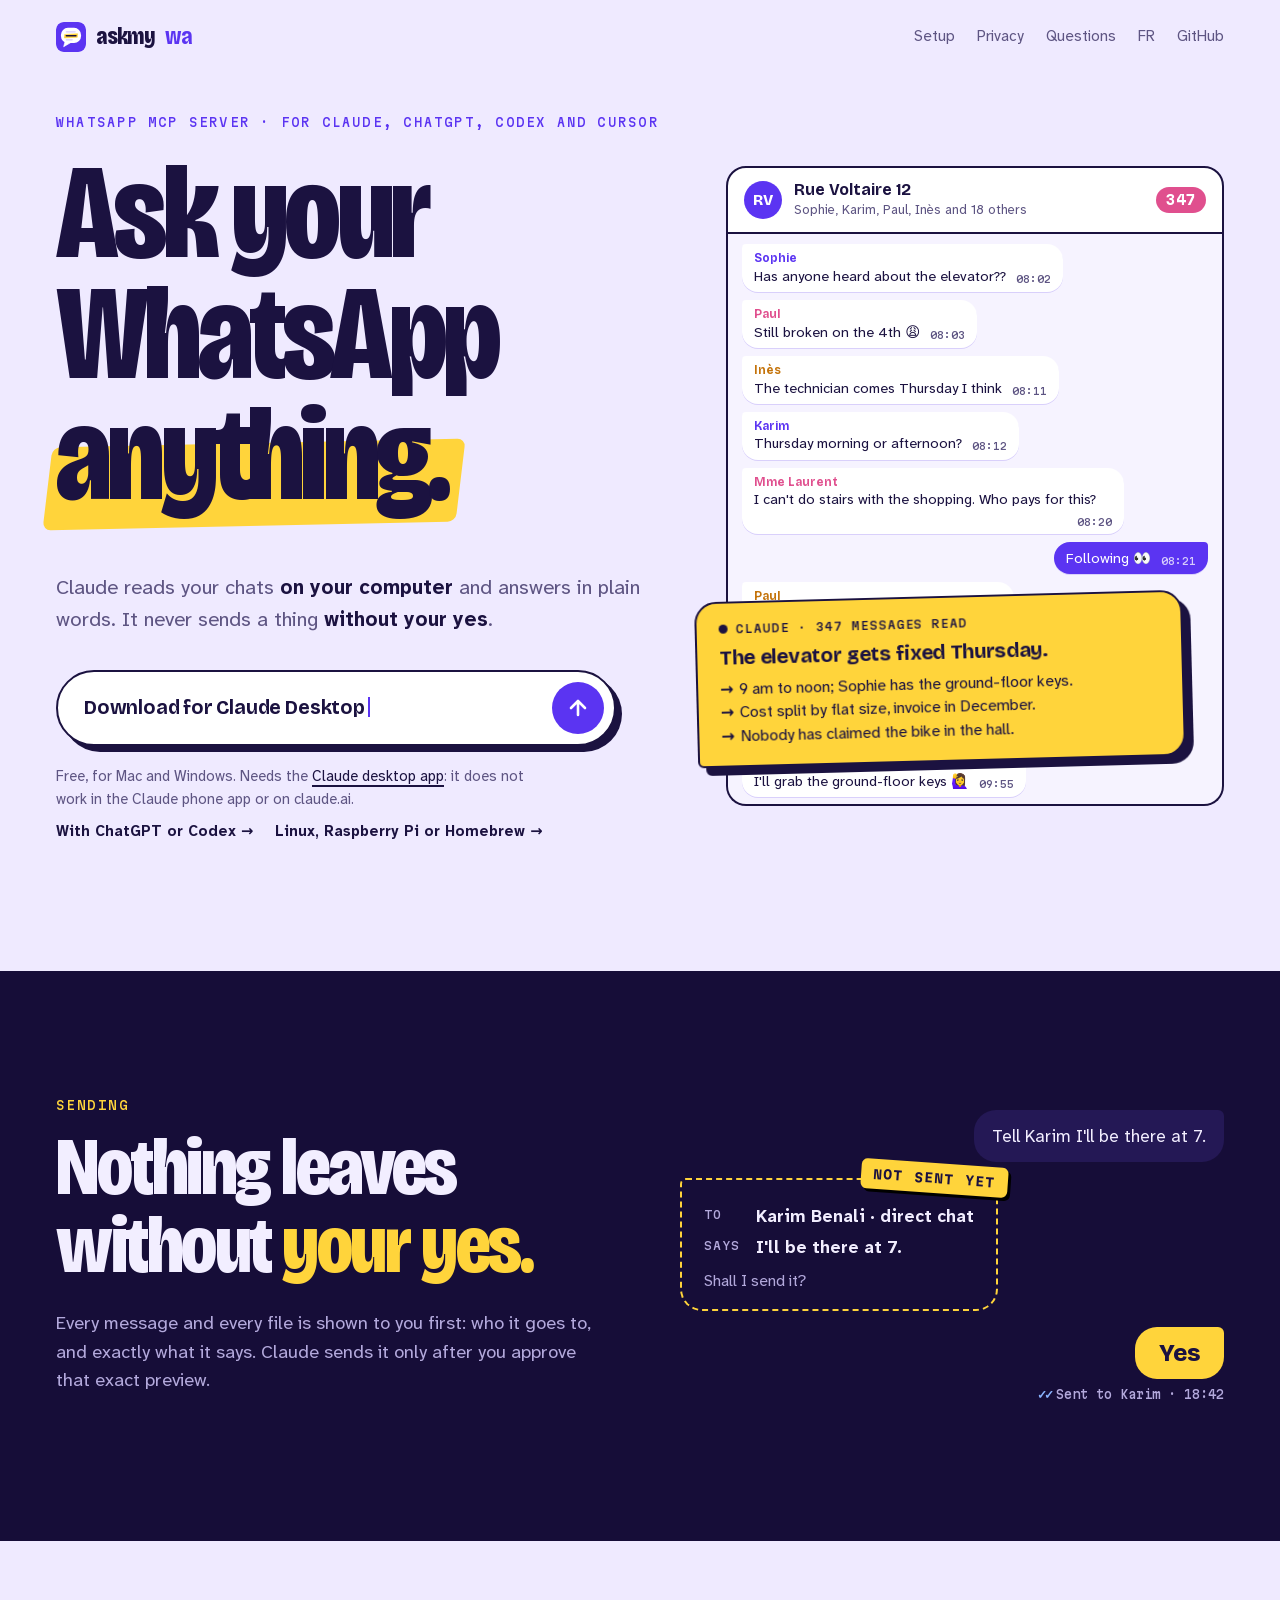
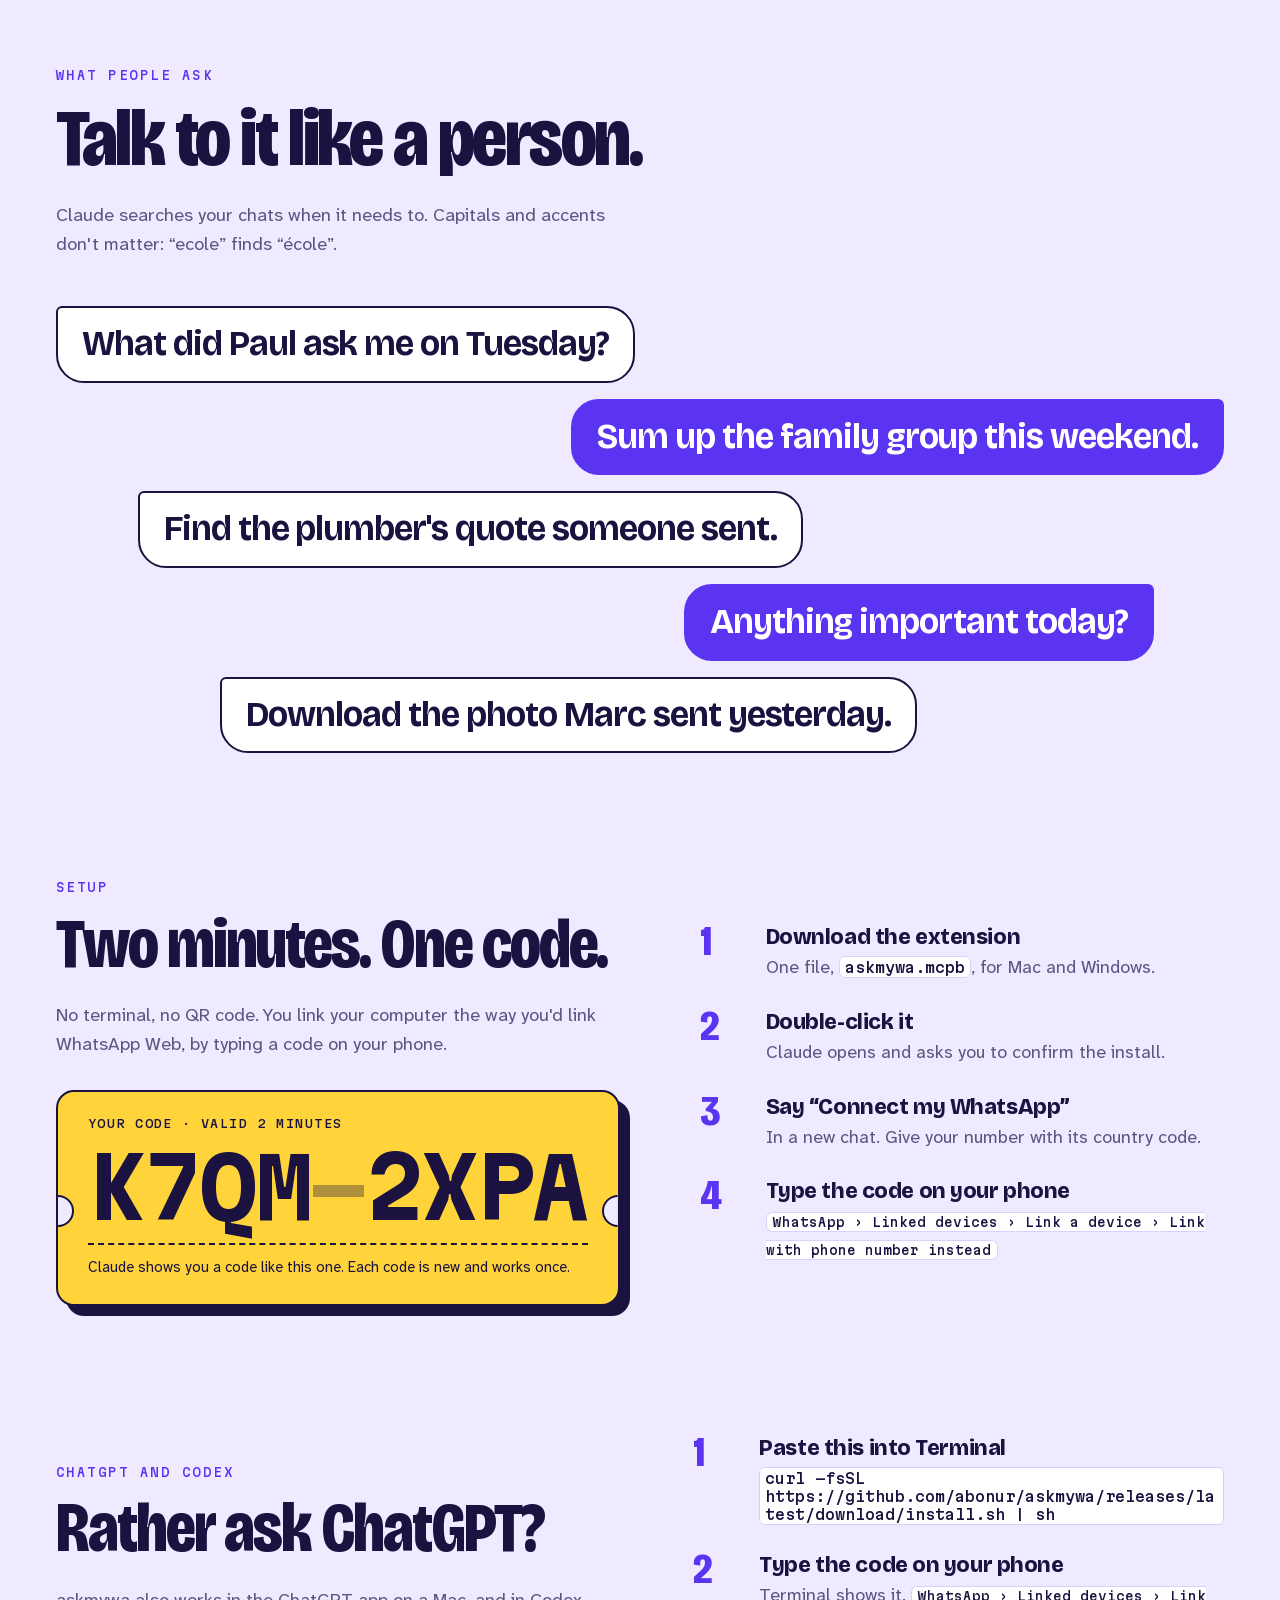
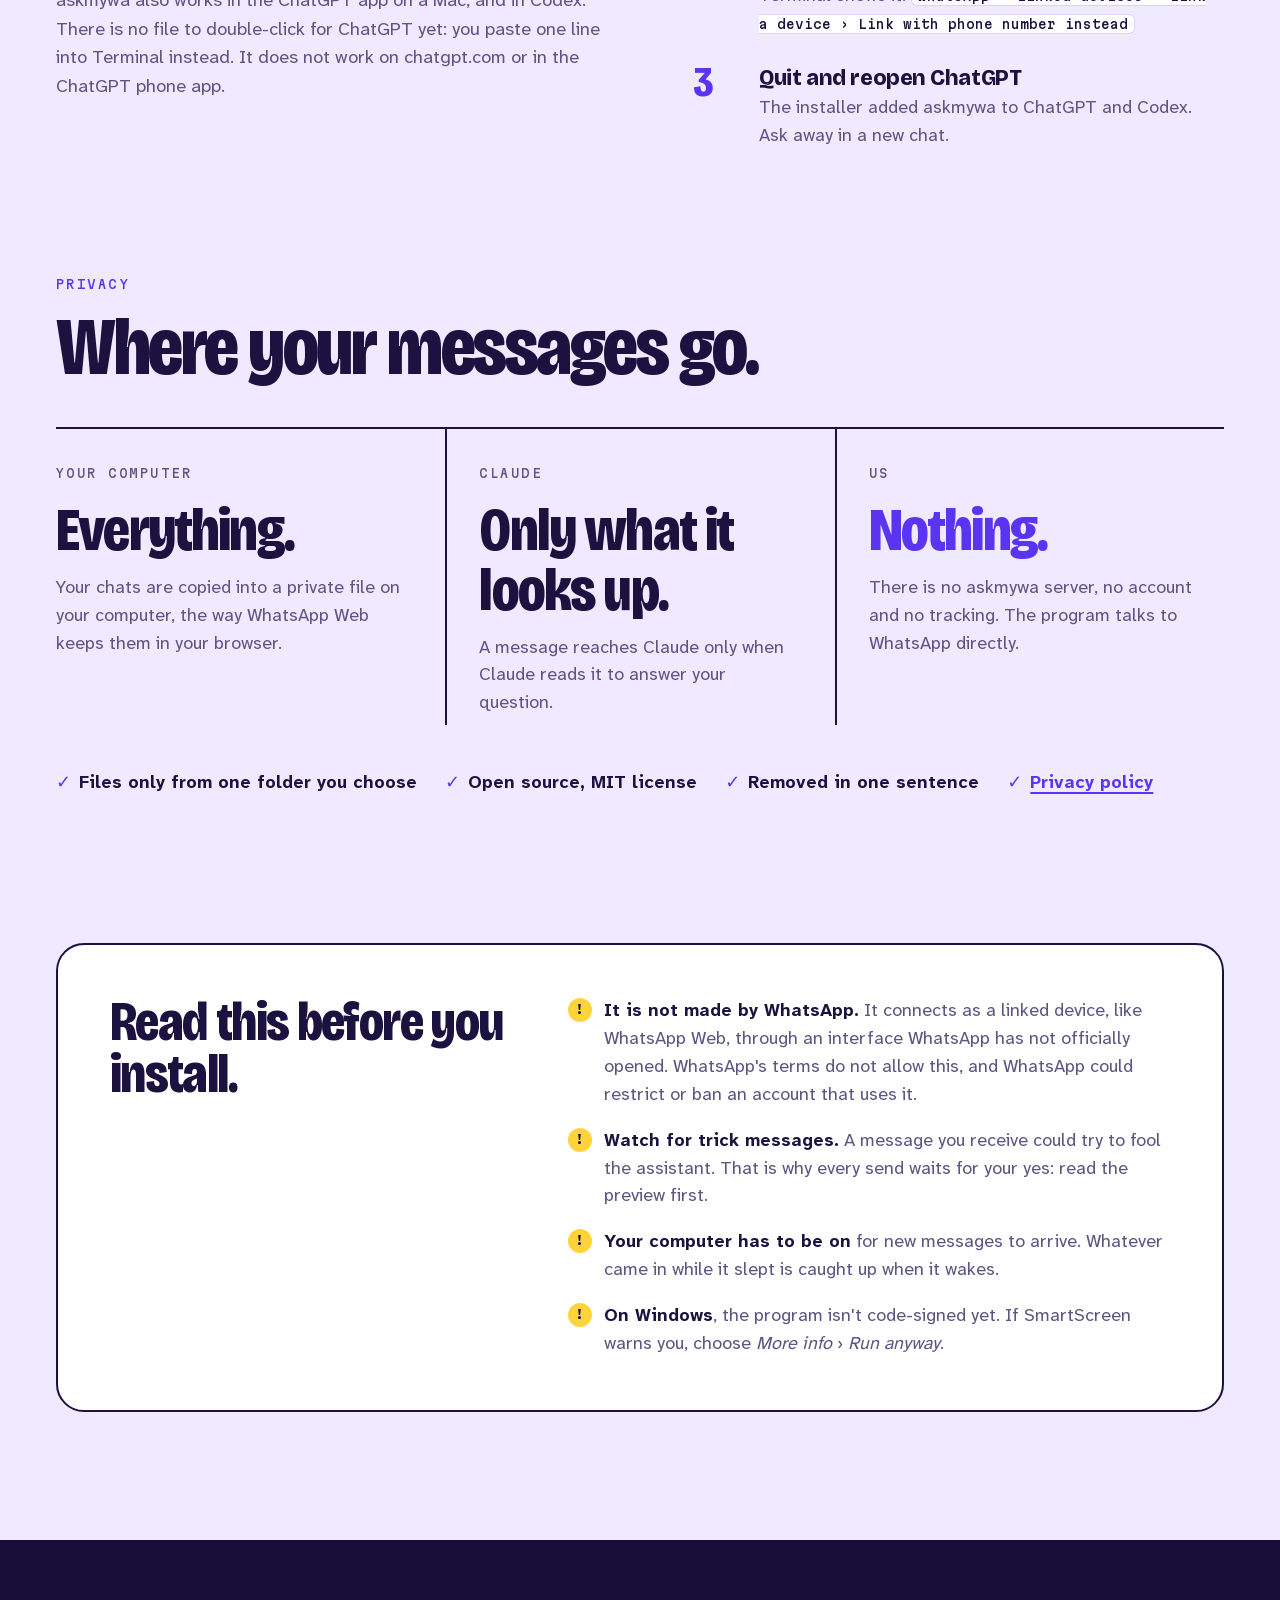
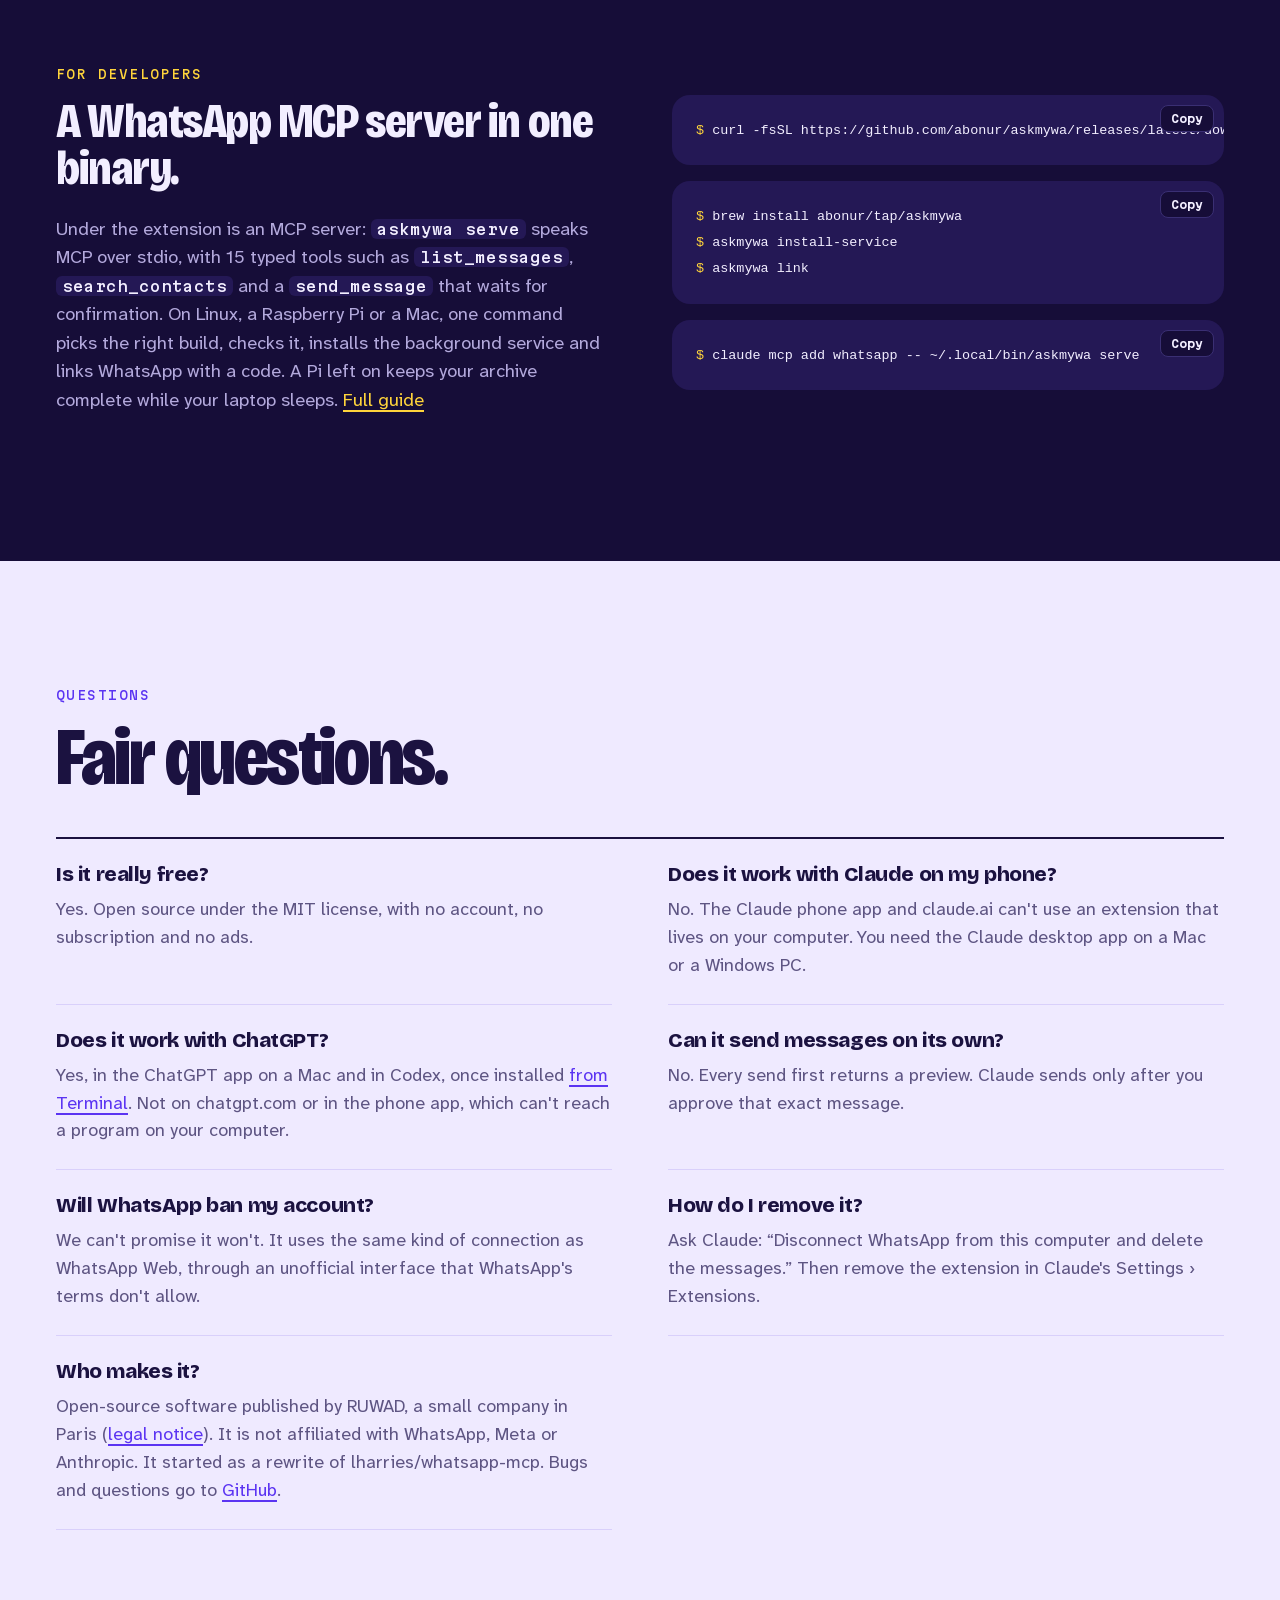
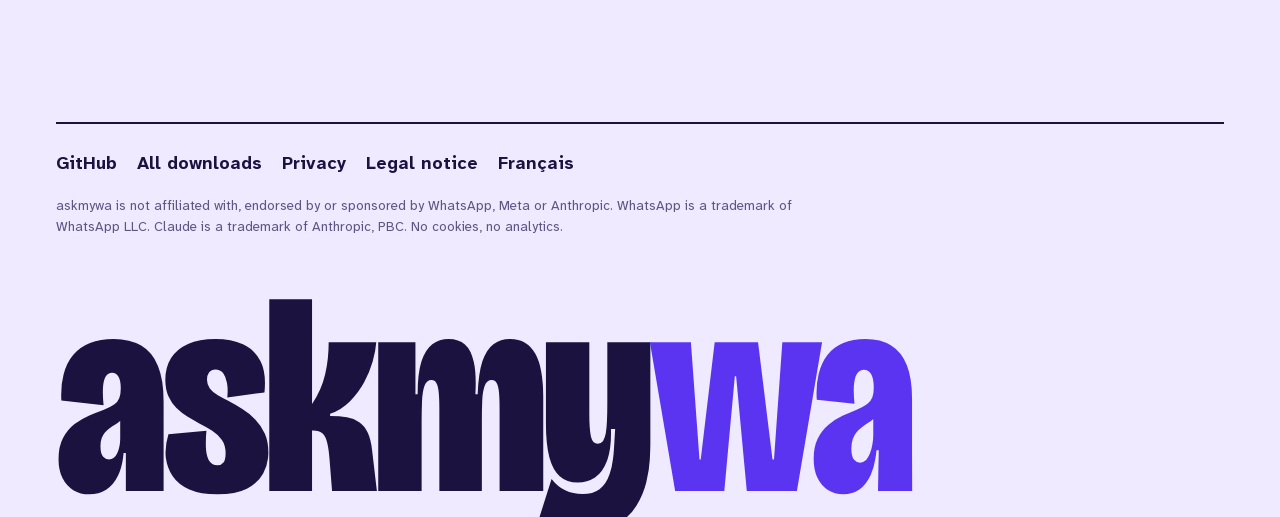
==== site/index.html @ 472affff "Site: legal notice in English and French (published by RUWAD), linked from the footers, privacy page" ====
<!doctype html>
<html lang="en">
<head>
<meta charset="utf-8">
<meta name="viewport" content="width=device-width, initial-scale=1">
<title>askmywa — WhatsApp MCP for Claude and ChatGPT: ask your WhatsApp anything</title>
<meta name="description" content="Free, open-source WhatsApp MCP server for Claude Desktop, ChatGPT and Codex. Your AI searches and sums up your WhatsApp chats on your computer, and sends nothing without your yes. Mac, Windows, Linux, Raspberry Pi.">
<link rel="canonical" href="https://askmywa.com/">
<link rel="alternate" hreflang="en" href="https://askmywa.com/">
<link rel="alternate" hreflang="fr" href="https://askmywa.com/fr/">
<link rel="alternate" hreflang="x-default" href="https://askmywa.com/">
<link rel="icon" href="assets/favicon.svg" type="image/svg+xml">
<link rel="icon" href="assets/icon-192.png" type="image/png" sizes="192x192">
<link rel="preload" href="assets/fonts/bricolage.woff2" as="font" type="font/woff2" crossorigin>
<link rel="stylesheet" href="assets/style.css">
<link rel="apple-touch-icon" href="assets/apple-touch-icon.png">
<meta name="theme-color" content="#efeaff" media="(prefers-color-scheme: light)">
<meta name="theme-color" content="#120a2e" media="(prefers-color-scheme: dark)">
<meta property="og:type" content="website">
<meta property="og:site_name" content="askmywa">
<meta property="og:url" content="https://askmywa.com/">
<meta property="og:title" content="askmywa — WhatsApp MCP for Claude and ChatGPT: ask your WhatsApp anything">
<meta property="og:description" content="Ask Claude to find, sum up and answer your WhatsApp messages. Your chats stay on your computer; nothing is sent without your yes.">
<meta property="og:image" content="https://askmywa.com/assets/og-en.png">
<meta property="og:image:width" content="1200">
<meta property="og:image:height" content="630">
<meta property="og:locale" content="en_US">
<meta property="og:locale:alternate" content="fr_FR">
<meta name="twitter:card" content="summary_large_image">
<script type="application/ld+json">{"@context": "https://schema.org", "@type": "SoftwareApplication", "name": "askmywa (whatsapp-mcp)", "alternateName": ["WhatsApp MCP", "whatsapp-mcp"], "url": "https://askmywa.com/", "inLanguage": "en", "description": "Free, open-source WhatsApp MCP server for Claude Desktop, ChatGPT and Codex. Your AI searches and sums up your WhatsApp chats on your computer, and sends nothing without your yes. Mac, Windows, Linux, Raspberry Pi.", "applicationCategory": "CommunicationApplication", "applicationSubCategory": "MCP server", "operatingSystem": "macOS, Windows, Linux, Raspberry Pi OS", "softwareRequirements": "Claude Desktop, the ChatGPT desktop app, Codex, or any MCP client", "offers": {"@type": "Offer", "price": "0", "priceCurrency": "EUR"}, "license": "https://opensource.org/licenses/MIT", "isAccessibleForFree": true, "codeRepository": "https://github.com/abonur/askmywa", "downloadUrl": "https://github.com/abonur/askmywa/releases/latest", "image": "https://askmywa.com/assets/og-en.png"}</script>
</head>
<body>
<a class="skip" href="#main">Skip to content</a>

<div class="wrap">
  <header class="bar">
    <a class="wordmark" href="./"><img src="assets/favicon.svg" alt="" width="30" height="30">askmy<b>wa</b></a>
    <nav class="links" aria-label="Main">
      <a class="lg" href="#setup">Setup</a>
      <a class="lg" href="#privacy">Privacy</a>
      <a class="lg" href="#questions">Questions</a>
      <a href="fr/" hreflang="fr" lang="fr">FR</a>
      <a href="https://github.com/abonur/askmywa">GitHub</a>
    </nav>
  </header>

  <main id="main">
  <div class="hero">
    <div>
      <p class="eyebrow-mcp rise">WhatsApp MCP server · for Claude, ChatGPT, Codex and Cursor</p>
      <h1><span class="rise">Ask your</span><br><span class="rise d1">WhatsApp</span><br><span class="rise d2 hl">anything.</span></h1>
      <p class="lede rise d3">Claude reads your chats <strong>on your computer</strong> and answers in plain words. It never sends a thing <strong>without your yes</strong>.</p>
      <div class="rise d4">
        <a class="composer" href="https://github.com/abonur/askmywa/releases/latest/download/askmywa.mcpb">
          <span class="txt">Download for Claude Desktop</span>
          <span class="send" aria-hidden="true"><svg viewBox="0 0 24 24" fill="none" stroke="currentColor" stroke-width="2.6" stroke-linecap="round" stroke-linejoin="round"><path d="M12 19V5M5 12l7-7 7 7"/></svg></span>
        </a>
        <p class="under">Free, for Mac and Windows. Needs the <a href="https://claude.ai/download">Claude desktop app</a>: it does not work in the Claude phone app or on claude.ai.<br>
        <a class="alt-install" href="#chatgpt">With ChatGPT or Codex →</a> <a class="alt-install" href="#terminal">Linux, Raspberry Pi or Homebrew →</a></p>
      </div>
    </div>

    <figure class="flood" aria-label="A busy group chat, and Claude's summary of it" style="margin:0">
      <div class="chat-head">
        <span class="avatar" aria-hidden="true">RV</span>
        <div><b>Rue Voltaire 12</b><span>Sophie, Karim, Paul, Inès and 18 others</span></div>
        <span class="unread">347</span>
      </div>
      <div class="stream" aria-hidden="true">
        <div class="reel">
          <div class="m"><i>Sophie</i>Has anyone heard about the elevator?? <small>08:02</small></div>
          <div class="m"><i>Paul</i>Still broken on the 4th 😩 <small>08:03</small></div>
          <div class="m"><i>Inès</i>The technician comes Thursday I think <small>08:11</small></div>
          <div class="m"><i>Karim</i>Thursday morning or afternoon? <small>08:12</small></div>
          <div class="m"><i>Mme Laurent</i>I can't do stairs with the shopping. Who pays for this? <small>08:20</small></div>
          <div class="m me">Following 👀 <small>08:21</small></div>
          <div class="m"><i>Paul</i>The syndic said split by flat size <small>08:34</small></div>
          <div class="m"><i>Inès</i>9 to noon, confirmed!! <small>09:47</small></div>
          <div class="m"><i>Thomas</i>Someone needs to let them into the basement <small>09:52</small></div>
          <div class="m"><i>Sophie</i>I'll grab the ground-floor keys 🙋‍♀️ <small>09:55</small></div>
          <div class="m"><i>Karim</i>👍👍 <small>09:56</small></div>
          <div class="m"><i>Mme Laurent</i>And the invoice? <small>10:30</small></div>
          <div class="m"><i>Paul</i>December apparently <small>10:41</small></div>
          <div class="m"><i>Lucas</i>also whose bike is in the hall 🚲 <small>11:02</small></div>
          <div class="m"><i>Sophie</i>Has anyone heard about the elevator?? <small>08:02</small></div>
          <div class="m"><i>Paul</i>Still broken on the 4th 😩 <small>08:03</small></div>
          <div class="m"><i>Inès</i>The technician comes Thursday I think <small>08:11</small></div>
          <div class="m"><i>Karim</i>Thursday morning or afternoon? <small>08:12</small></div>
          <div class="m"><i>Mme Laurent</i>I can't do stairs with the shopping. Who pays for this? <small>08:20</small></div>
          <div class="m me">Following 👀 <small>08:21</small></div>
          <div class="m"><i>Paul</i>The syndic said split by flat size <small>08:34</small></div>
          <div class="m"><i>Inès</i>9 to noon, confirmed!! <small>09:47</small></div>
          <div class="m"><i>Thomas</i>Someone needs to let them into the basement <small>09:52</small></div>
          <div class="m"><i>Sophie</i>I'll grab the ground-floor keys 🙋‍♀️ <small>09:55</small></div>
          <div class="m"><i>Karim</i>👍👍 <small>09:56</small></div>
          <div class="m"><i>Mme Laurent</i>And the invoice? <small>10:30</small></div>
          <div class="m"><i>Paul</i>December apparently <small>10:41</small></div>
          <div class="m"><i>Lucas</i>also whose bike is in the hall 🚲 <small>11:02</small></div>
        </div>
      </div>
      <figcaption class="answer">
        <span class="who">Claude · 347 messages read</span>
        <p>The elevator gets fixed Thursday.</p>
        <ul>
          <li>9 am to noon; Sophie has the ground-floor keys.</li>
          <li>Cost split by flat size, invoice in December.</li>
          <li>Nobody has claimed the bike in the hall.</li>
        </ul>
      </figcaption>
    </figure>
  </div>
  </main>
</div>

<section class="band night" aria-labelledby="yes-h">
  <div class="wrap yes">
    <div>
      <p class="kicker">Sending</p>
      <h2 id="yes-h">Nothing leaves without <em>your yes.</em></h2>
      <p class="lead2">Every message and every file is shown to you first: who it goes to, and exactly what it says. Claude sends it only after you approve that exact preview.</p>
    </div>
    <div class="thread" aria-label="Example: sending a message">
      <div class="b you">Tell Karim I'll be there at 7.</div>
      <div class="b claude">
        <span class="stamp">NOT SENT YET</span>
        <dl><dt>To</dt><dd>Karim Benali · direct chat</dd><dt>Says</dt><dd>I'll be there at 7.</dd></dl>
        <p class="ask-yes">Shall I send it?</p>
      </div>
      <div class="b ok">Yes</div>
      <div class="sent"><b>✓✓</b>Sent to Karim · 18:42</div>
    </div>
  </div>
</section>

<section class="band" aria-labelledby="asks-h">
  <div class="wrap">
    <p class="kicker">What people ask</p>
    <h2 id="asks-h">Talk to it like a person.</h2>
    <p class="lead2">Claude searches your chats when it needs to. Capitals and accents don't matter: “ecole” finds “école”.</p>
    <div class="asks">
      <p class="ask">What did Paul ask me on Tuesday?</p>
      <p class="ask">Sum up the family group this weekend.</p>
      <p class="ask">Find the plumber's quote someone sent.</p>
      <p class="ask">Anything important today?</p>
      <p class="ask">Download the photo Marc sent yesterday.</p>
    </div>
  </div>
</section>

<section class="band" id="setup" aria-labelledby="setup-h" style="padding-top:0">
  <div class="wrap setup">
    <div>
      <p class="kicker">Setup</p>
      <h2 id="setup-h">Two minutes. One code.</h2>
      <p class="lead2">No terminal, no QR code. You link your computer the way you'd link WhatsApp Web, by typing a code on your phone.</p>
      <div class="ticket" aria-label="Example pairing code">
        <div class="lbl">Your code · valid 2 minutes</div>
        <div class="code">K7QM<span>-</span>2XPA</div>
        <p class="fine">Claude shows you a code like this one. Each code is new and works once.</p>
      </div>
    </div>
    <ol class="steps">
      <li><div><h3>Download the extension</h3><p>One file, <code>askmywa.mcpb</code>, for Mac and Windows.</p></div></li>
      <li><div><h3>Double-click it</h3><p>Claude opens and asks you to confirm the install.</p></div></li>
      <li><div><h3>Say “Connect my WhatsApp”</h3><p>In a new chat. Give your number with its country code.</p></div></li>
      <li><div><h3>Type the code on your phone</h3><p><span class="path">WhatsApp › Linked devices › Link a device › Link with phone number instead</span></p></div></li>
    </ol>
  </div>
</section>

<section class="band" id="chatgpt" aria-labelledby="chatgpt-h" style="padding-top:0">
  <div class="wrap setup">
    <div>
      <p class="kicker">ChatGPT and Codex</p>
      <h2 id="chatgpt-h">Rather ask ChatGPT?</h2>
      <p class="lead2">askmywa also works in the ChatGPT app on a Mac, and in Codex. There is no file to double-click for ChatGPT yet: you paste one line into Terminal instead. It does not work on chatgpt.com or in the ChatGPT phone app.</p>
    </div>
    <ol class="steps">
      <li><div><h3>Paste this into Terminal</h3><p><code class="cmd">curl -fsSL https://github.com/abonur/askmywa/releases/latest/download/install.sh | sh</code></p></div></li>
      <li><div><h3>Type the code on your phone</h3><p>Terminal shows it. <span class="path">WhatsApp › Linked devices › Link a device › Link with phone number instead</span></p></div></li>
      <li><div><h3>Quit and reopen ChatGPT</h3><p>The installer added askmywa to ChatGPT and Codex. Ask away in a new chat.</p></div></li>
    </ol>
  </div>
</section>

<section class="band" id="privacy" aria-labelledby="privacy-h" style="padding-top:0">
  <div class="wrap">
    <p class="kicker">Privacy</p>
    <h2 id="privacy-h">Where your messages go.</h2>
    <div class="where">
      <div><span class="place">Your computer</span><p class="what">Everything.</p><p>Your chats are copied into a private file on your computer, the way WhatsApp Web keeps them in your browser.</p></div>
      <div><span class="place">Claude</span><p class="what">Only what it looks up.</p><p>A message reaches Claude only when Claude reads it to answer your question.</p></div>
      <div><span class="place">Us</span><p class="what">Nothing.</p><p>There is no askmywa server, no account and no tracking. The program talks to WhatsApp directly.</p></div>
    </div>
    <p class="guarantees"><span>Files only from one folder you choose</span><span>Open source, MIT license</span><span>Removed in one sentence</span><span><a href="privacy/">Privacy policy</a></span></p>
  </div>
</section>

<section class="band" aria-labelledby="honest-h" style="padding-top:0">
  <div class="wrap">
    <div class="honest">
      <h2 id="honest-h">Read this before you install.</h2>
      <ul>
        <li><b>It is not made by WhatsApp.</b> It connects as a linked device, like WhatsApp Web, through an interface WhatsApp has not officially opened. WhatsApp's terms do not allow this, and WhatsApp could restrict or ban an account that uses it.</li>
        <li><b>Watch for trick messages.</b> A message you receive could try to fool the assistant. That is why every send waits for your yes: read the preview first.</li>
        <li><b>Your computer has to be on</b> for new messages to arrive. Whatever came in while it slept is caught up when it wakes.</li>
        <li><b>On Windows</b>, the program isn't code-signed yet. If SmartScreen warns you, choose <i>More info</i> › <i>Run anyway</i>.</li>
      </ul>
    </div>
  </div>
</section>

<section class="band night" id="terminal" aria-labelledby="terminal-h">
  <div class="wrap term-band">
    <div>
      <p class="kicker">For developers</p>
      <h2 id="terminal-h">A WhatsApp MCP server in one binary.</h2>
      <p class="lead2">Under the extension is an MCP server: <code>askmywa serve</code> speaks MCP over stdio, with 15 typed tools such as <code>list_messages</code>, <code>search_contacts</code> and a <code>send_message</code> that waits for confirmation. On Linux, a Raspberry Pi or a Mac, one command picks the right build, checks it, installs the background service and links WhatsApp with a code. A Pi left on keeps your archive complete while your laptop sleeps. <a href="https://github.com/abonur/askmywa#install-without-the-extension-mac-windows-linux">Full guide</a></p>
    </div>
    <div>
      <pre class="term"><code><span class="p">$ </span>curl -fsSL https://github.com/abonur/askmywa/releases/latest/download/install.sh | sh</code></pre>
      <pre class="term"><code><span class="p">$ </span>brew install abonur/tap/askmywa
<span class="p">$ </span>askmywa install-service
<span class="p">$ </span>askmywa link</code></pre>
      <pre class="term"><code><span class="p">$ </span>claude mcp add whatsapp -- ~/.local/bin/askmywa serve</code></pre>
    </div>
  </div>
</section>

<section class="band" id="questions" aria-labelledby="q-h">
  <div class="wrap">
    <p class="kicker">Questions</p>
    <h2 id="q-h">Fair questions.</h2>
    <div class="qa">
      <div><h3>Is it really free?</h3><p>Yes. Open source under the MIT license, with no account, no subscription and no ads.</p></div>
      <div><h3>Does it work with Claude on my phone?</h3><p>No. The Claude phone app and claude.ai can't use an extension that lives on your computer. You need the Claude desktop app on a Mac or a Windows PC.</p></div>
      <div><h3>Does it work with ChatGPT?</h3><p>Yes, in the ChatGPT app on a Mac and in Codex, once installed <a href="#chatgpt">from Terminal</a>. Not on chatgpt.com or in the phone app, which can't reach a program on your computer.</p></div>
      <div><h3>Can it send messages on its own?</h3><p>No. Every send first returns a preview. Claude sends only after you approve that exact message.</p></div>
      <div><h3>Will WhatsApp ban my account?</h3><p>We can't promise it won't. It uses the same kind of connection as WhatsApp Web, through an unofficial interface that WhatsApp's terms don't allow.</p></div>
      <div><h3>How do I remove it?</h3><p>Ask Claude: “Disconnect WhatsApp from this computer and delete the messages.” Then remove the extension in Claude's Settings › Extensions.</p></div>
      <div><h3>Who makes it?</h3><p>Open-source software published by RUWAD, a small company in Paris (<a href="legal/">legal notice</a>). It is not affiliated with WhatsApp, Meta or Anthropic. It started as a rewrite of lharries/whatsapp-mcp. Bugs and questions go to <a href="https://github.com/abonur/askmywa/issues">GitHub</a>.</p></div>
    </div>
  </div>
</section>

<footer>
  <div class="wrap">
    <div class="foot">
      <nav aria-label="Footer">
        <a href="https://github.com/abonur/askmywa">GitHub</a>
        <a href="https://github.com/abonur/askmywa/releases">All downloads</a>
        <a href="privacy/">Privacy</a>
        <a href="legal/">Legal notice</a>
        <a href="fr/" hreflang="fr" lang="fr">Français</a>
      </nav>
      <p class="legal">askmywa is not affiliated with, endorsed by or sponsored by WhatsApp, Meta or Anthropic. WhatsApp is a trademark of WhatsApp LLC. Claude is a trademark of Anthropic, PBC. No cookies, no analytics.</p>
    </div>
    <p class="big-mark" aria-hidden="true">askmy<b>wa</b></p>
  </div>
</footer>
<script src="assets/site.js" defer></script>
</body>
</html>
---- site/assets/style.css ----
/* askmywa — violet ink, signal yellow, chat bubbles as layout.
   Fonts are served from this site (SIL Open Font License); no third-party requests. */
@font-face { font-family: "Bricolage"; src: url(fonts/bricolage.woff2) format("woff2"); font-weight: 200 800; font-stretch: 75% 100%; font-display: swap; }
@font-face { font-family: "Atkinson"; src: url(fonts/atkinson.woff2) format("woff2"); font-weight: 200 800; font-display: swap; }
@font-face { font-family: "Martian"; src: url(fonts/martian.woff2) format("woff2"); font-weight: 100 800; font-display: swap; }

:root {
  color-scheme: light;
  --canvas: #efeaff;
  --ink: #1b1240;
  --muted: #5e5583;
  --violet: #5b34f2;
  --violet-ink: #ffffff;
  --yellow: #ffd43b;
  --yellow-ink: #1b1240;
  --bubble: #ffffff;
  --line: #d9d0fb;
  --night: #160d38;
  --night-2: #241855;
  --night-text: #f2eeff;
  --night-muted: #b3a9dc;
  --pink: #e04f8e;
  --display: "Bricolage", ui-sans-serif, system-ui, sans-serif;
  --body: "Atkinson", ui-sans-serif, system-ui, sans-serif;
  --mono: "Martian", ui-monospace, Menlo, monospace;
  --max: 1240px;
}
@media (prefers-color-scheme: dark) {
  :root:not([data-theme="light"]) {
    color-scheme: dark;
    --canvas: #120a2e;
    --ink: #f2eeff;
    --muted: #b3a9dc;
    --violet: #9d86ff;
    --violet-ink: #120a2e;
    --bubble: #221852;
    --line: #34296b;
    --night: #0a051c;
    --night-2: #1d1446;
  }
}
:root[data-theme="dark"] {
  color-scheme: dark;
  --canvas: #120a2e;
  --ink: #f2eeff;
  --muted: #b3a9dc;
  --violet: #9d86ff;
  --violet-ink: #120a2e;
  --bubble: #221852;
  --line: #34296b;
  --night: #0a051c;
  --night-2: #1d1446;
}

* { box-sizing: border-box; }
html { -webkit-text-size-adjust: 100%; }
body { margin: 0; background: var(--canvas); color: var(--ink); font: 18px/1.55 var(--body); overflow-x: hidden; }
a { color: inherit; text-decoration-thickness: 2px; text-underline-offset: 4px; }
:focus-visible { outline: 3px solid var(--violet); outline-offset: 4px; border-radius: 8px; }
p { margin: 0 0 1em; }
.wrap { max-width: var(--max); margin: 0 auto; padding: 0 16px; }
@media (min-width: 760px) { .wrap { padding: 0 36px; } }
.skip { position: absolute; left: -9999px; }
.skip:focus { left: 16px; top: 12px; z-index: 20; background: var(--yellow); color: var(--yellow-ink); padding: 8px 14px; border-radius: 10px; }

/* ——— Top bar ——— */
.bar { display: flex; align-items: center; justify-content: space-between; gap: 16px; padding: 22px 0; }
.wordmark { font: 800 1.45rem/1 var(--display); font-stretch: 80%; letter-spacing: -0.04em; text-decoration: none; }
.wordmark b { color: var(--violet); }
.links { display: flex; gap: 22px; align-items: center; font-size: 0.95rem; }
.links a { text-decoration: none; color: var(--muted); }
.links a:hover { color: var(--ink); }
.links .lg { display: none; }
@media (min-width: 760px) { .links .lg { display: inline; } }

/* ——— Hero ——— */
.hero { display: grid; gap: 40px; padding: 28px 0 72px; }
@media (min-width: 1000px) { .hero { grid-template-columns: minmax(0, 1.25fr) minmax(0, 1fr); gap: 48px; align-items: center; padding: 40px 0 112px; } }
h1 {
  font-family: var(--display);
  font-weight: 800;
  font-stretch: 78%;
  font-size: clamp(3.4rem, 10.5vw, 8.6rem);
  line-height: 0.9;
  letter-spacing: -0.035em;
  margin: 0 0 0.42em;
}
h1 .hl { position: relative; white-space: nowrap; z-index: 0; }
h1 .hl::before { content: ""; position: absolute; left: -0.06em; right: -0.08em; bottom: 0.04em; height: 0.42em; background: var(--yellow); z-index: -1; transform: skewX(-8deg) rotate(-1.2deg); border-radius: 0.06em; }
.lede { font-size: clamp(1.1rem, 1.6vw, 1.32rem); max-width: 30em; color: var(--muted); margin-bottom: 34px; }
.lede strong { color: var(--ink); }

/* The download button is a message composer. */
.composer {
  display: flex; align-items: center; gap: 14px;
  max-width: 560px; padding: 10px 10px 10px 26px;
  background: var(--bubble); border: 2px solid var(--ink); border-radius: 999px;
  text-decoration: none; color: var(--ink);
  font: 700 clamp(1.02rem, 1.7vw, 1.22rem)/1.2 var(--display); letter-spacing: -0.01em;
  box-shadow: 6px 6px 0 var(--ink);
  transition: transform 0.15s ease, box-shadow 0.15s ease;
}
.composer:hover { transform: translate(-2px, -2px); box-shadow: 8px 8px 0 var(--ink); }
.composer:active { transform: translate(3px, 3px); box-shadow: 3px 3px 0 var(--ink); }
.composer .txt { flex: 1; }
.composer .txt::after { content: ""; display: inline-block; width: 2px; height: 1.05em; background: var(--violet); margin-left: 3px; vertical-align: -0.15em; animation: caret 1.1s steps(1) infinite; }
.composer .send { flex: none; width: 52px; height: 52px; border-radius: 50%; background: var(--violet); color: var(--violet-ink); display: grid; place-items: center; }
.composer .send svg { width: 24px; height: 24px; }
@keyframes caret { 50% { opacity: 0; } }
.under { margin-top: 20px; font-size: 0.92rem; color: var(--muted); max-width: 34em; }
.under a { color: var(--ink); }
.alt-install { display: inline-block; margin-top: 10px; font-weight: 700; color: var(--violet); text-decoration: none; }
.alt-install:hover { text-decoration: underline; }
.alt-install:not(:last-child) { margin-right: 18px; }
.steps code.cmd { display: block; margin-top: 6px; overflow-wrap: anywhere; user-select: all; }

/* ——— The flood: a group chat that never stops, and Claude's three lines ——— */
.flood { position: relative; height: 480px; }
@media (min-width: 1000px) { .flood { height: 640px; } }
.chat-head { position: absolute; top: 0; left: 0; right: 0; z-index: 3; display: flex; align-items: center; gap: 12px; padding: 12px 16px; background: var(--bubble); border: 2px solid var(--ink); border-radius: 20px 20px 0 0; }
.avatar { width: 38px; height: 38px; border-radius: 50%; background: var(--violet); color: var(--violet-ink); display: grid; place-items: center; font: 800 0.95rem var(--display); }
.chat-head b { display: block; font: 700 1rem/1.2 var(--display); }
.chat-head div span { font-size: 0.82rem; color: var(--muted); display: block; white-space: nowrap; overflow: hidden; text-overflow: ellipsis; }
.chat-head > div { min-width: 0; }
.unread { margin-left: auto; background: var(--pink); color: #fff; font: 700 0.85rem/1 var(--mono); padding: 6px 10px; border-radius: 999px; }
.stream {
  position: absolute; top: 64px; left: 0; right: 0; bottom: 0; overflow: hidden;
  border: 2px solid var(--ink); border-top: 0; border-radius: 0 0 20px 20px;
  background: color-mix(in srgb, var(--canvas) 55%, var(--bubble));
}
.reel { display: flex; flex-direction: column; gap: 8px; padding: 14px; animation: drift 38s linear infinite; }
@keyframes drift { to { transform: translateY(-50%); } }
.m { align-self: flex-start; max-width: 82%; background: var(--bubble); border-radius: 4px 16px 16px 16px; padding: 7px 12px 6px; font-size: 0.9rem; line-height: 1.35; box-shadow: 0 1px 0 var(--line); }
.m i { display: block; font-style: normal; font: 700 0.74rem/1.3 var(--display); color: var(--violet); }
.m:nth-child(3n+2) i { color: var(--pink); }
.m:nth-child(4n+3) i { color: #c4730a; }
.m small { float: right; margin: 6px 0 0 10px; font: 500 0.62rem var(--mono); color: var(--muted); }
.m.me { align-self: flex-end; background: var(--violet); color: var(--violet-ink); border-radius: 16px 4px 16px 16px; }
.m.me small { color: inherit; opacity: 0.75; }

.answer {
  position: absolute; z-index: 4; left: -6%; right: 8%; bottom: 7%;
  background: var(--yellow); color: var(--yellow-ink);
  border: 2px solid var(--ink); border-radius: 22px 22px 22px 6px;
  padding: 20px 22px 18px; box-shadow: 8px 8px 0 var(--ink);
  transform: rotate(-1.5deg);
}
@media (max-width: 999px) { .answer { left: 4%; right: 4%; } }
.answer .who { display: flex; align-items: center; gap: 8px; font: 500 0.72rem/1 var(--mono); text-transform: uppercase; letter-spacing: 0.08em; margin-bottom: 10px; }
.answer .who::before { content: ""; width: 9px; height: 9px; border-radius: 50%; background: var(--yellow-ink); }
.answer p { font: 700 clamp(1.08rem, 1.8vw, 1.28rem)/1.3 var(--display); letter-spacing: -0.015em; margin: 0 0 6px; }
.answer ul { margin: 0; padding: 0; list-style: none; font-size: 1rem; line-height: 1.45; }
.answer li { padding-left: 1.2em; position: relative; }
.answer li::before { content: "→"; position: absolute; left: 0; font-weight: 700; }

@media (prefers-reduced-motion: no-preference) {
  /* Motion never hides content: only position changes, so a page caught mid-animation is still readable. */
  .rise { display: inline-block; animation: rise 0.9s cubic-bezier(.2,.7,.2,1) both; }
  .rise.d1 { animation-delay: 0.06s; } .rise.d2 { animation-delay: 0.12s; } .rise.d3, .rise.d4 { display: block; animation-delay: 0.18s; }
  @keyframes rise { from { transform: translateY(0.35em); } to { transform: none; } }
  .answer { animation: pop 0.6s cubic-bezier(.2,1.4,.4,1) 0.9s both; }
  @keyframes pop { from { transform: rotate(-1.5deg) translateY(24px) scale(0.94); } to { transform: rotate(-1.5deg); } }
}
@media (prefers-reduced-motion: reduce) {
  .reel, .composer .txt::after { animation: none; }
}

/* ——— Shared section type ——— */
.kicker { font: 500 0.78rem/1 var(--mono); text-transform: uppercase; letter-spacing: 0.12em; color: var(--violet); margin: 0 0 18px; }
h2 { font: 800 clamp(2.4rem, 6.4vw, 5.2rem)/0.95 var(--display); font-stretch: 80%; letter-spacing: -0.03em; margin: 0 0 24px; }
.band { padding: 88px 0; }
@media (min-width: 1000px) { .band { padding: 128px 0; } }
.lead2 { font-size: 1.15rem; color: var(--muted); max-width: 32em; }

/* ——— Yes band (dark) ——— */
.night { background: var(--night); color: var(--night-text); }
.night .kicker { color: var(--yellow); }
.night .lead2 { color: var(--night-muted); }
.yes { display: grid; gap: 48px; align-items: center; }
@media (min-width: 1000px) { .yes { grid-template-columns: 1fr 1fr; gap: 80px; } }
.yes h2 em { font-style: normal; color: var(--yellow); }
.thread { display: flex; flex-direction: column; gap: 16px; }
.b { max-width: 88%; padding: 14px 18px; font-size: 1.08rem; line-height: 1.4; }
.b.you { align-self: flex-end; background: var(--night-2); color: var(--night-text); border-radius: 22px 6px 22px 22px; }
.b.claude { align-self: flex-start; border: 2px dashed var(--yellow); border-radius: 6px 22px 22px 22px; position: relative; padding: 24px 22px 16px; }
.b.claude dl { display: grid; grid-template-columns: auto 1fr; gap: 6px 16px; margin: 0; }
.b.claude dt { font: 500 0.72rem/1.9 var(--mono); text-transform: uppercase; letter-spacing: 0.08em; color: var(--night-muted); }
.b.claude dd { margin: 0; font-weight: 700; color: var(--night-text); }
.b.claude .ask-yes { margin: 12px 0 0; color: var(--night-muted); font-size: 0.98rem; }
.stamp { position: absolute; top: -17px; right: -12px; background: var(--yellow); color: var(--yellow-ink); font: 700 0.78rem/1 var(--mono); letter-spacing: 0.1em; padding: 9px 12px; border-radius: 6px; transform: rotate(4deg); box-shadow: 3px 3px 0 #000; }
.b.ok { align-self: flex-end; background: var(--yellow); color: var(--yellow-ink); font: 800 1.5rem/1 var(--display); padding: 14px 24px; border-radius: 22px 6px 22px 22px; }
.sent { align-self: flex-end; font: 500 0.75rem var(--mono); color: var(--night-muted); margin-top: -8px; }
.sent b { color: #8ab4ff; letter-spacing: -0.25em; margin-right: 0.45em; }

/* ——— Prompts: what people actually ask ——— */
.asks { display: flex; flex-direction: column; gap: 16px; margin-top: 48px; }
.ask { max-width: min(860px, 94%); background: var(--bubble); border: 2px solid var(--ink); padding: 16px 24px 17px; font: 700 clamp(1.25rem, 2.9vw, 2.15rem)/1.15 var(--display); letter-spacing: -0.03em; margin: 0; }
.ask:nth-child(odd) { align-self: flex-start; border-radius: 6px 28px 28px 28px; }
.ask:nth-child(even) { align-self: flex-end; border-radius: 28px 6px 28px 28px; background: var(--violet); color: var(--violet-ink); border-color: var(--violet); }
@media (min-width: 900px) { .ask:nth-child(3) { margin-left: 7%; } .ask:nth-child(5) { margin-left: 14%; } .ask:nth-child(4) { margin-right: 6%; } }

/* ——— Setup: one code ——— */
.setup { display: grid; gap: 56px; }
@media (min-width: 1000px) { .setup { grid-template-columns: 1.05fr 1fr; gap: 80px; align-items: center; } }
.ticket { position: relative; background: var(--yellow); color: var(--yellow-ink); border: 2px solid var(--ink); border-radius: 18px; padding: 26px 30px 24px; box-shadow: 10px 10px 0 var(--ink); margin-top: 32px; }
.ticket::before, .ticket::after { content: ""; position: absolute; top: 56%; width: 28px; height: 28px; border-radius: 50%; background: var(--canvas); border: 2px solid var(--ink); transform: translateY(-50%); }
.ticket::before { left: -16px; clip-path: inset(0 0 0 50%); }
.ticket::after { right: -16px; clip-path: inset(0 50% 0 0); }
.ticket .lbl { font: 500 0.74rem/1 var(--mono); text-transform: uppercase; letter-spacing: 0.12em; }
.code { font: 700 clamp(2.3rem, 7.6vw, 5.2rem)/1 var(--mono); letter-spacing: -0.03em; margin: 16px 0 14px; white-space: nowrap; }
.code span { opacity: 0.35; }
.ticket .fine { font-size: 0.92rem; margin: 0; border-top: 2px dashed currentColor; padding-top: 12px; }
.steps { list-style: none; margin: 0; padding: 0; display: grid; gap: 26px; counter-reset: s; }
.steps li { counter-increment: s; display: grid; grid-template-columns: 52px 1fr; gap: 14px; align-items: start; }
.steps li::before { content: counter(s); font: 800 2.7rem/0.85 var(--display); font-stretch: 78%; color: var(--violet); letter-spacing: -0.04em; }
.steps h3 { font: 800 1.35rem/1.15 var(--display); letter-spacing: -0.02em; margin: 2px 0 4px; }
.steps p { margin: 0; color: var(--muted); }
.path { font: 500 0.78rem/2 var(--mono); color: var(--ink); background: var(--bubble); border: 1px solid var(--line); border-radius: 6px; padding: 2px 6px; }

/* ——— Where your messages go ——— */
.where { display: grid; border-top: 2px solid var(--ink); margin-top: 40px; }
@media (min-width: 900px) { .where { grid-template-columns: repeat(3, 1fr); } }
.where > div { padding: 26px 0 28px; border-bottom: 2px solid var(--ink); }
@media (min-width: 900px) { .where > div { padding: 30px 32px 8px 0; border-bottom: 0; } .where > div + div { padding-left: 32px; border-left: 2px solid var(--ink); } }
.where .place { font: 500 0.76rem/1 var(--mono); text-transform: uppercase; letter-spacing: 0.12em; color: var(--muted); }
.where .what { font: 800 clamp(2.2rem, 4.8vw, 3.8rem)/0.98 var(--display); font-stretch: 80%; letter-spacing: -0.03em; margin: 14px 0 14px; }
.where > div:last-child .what { color: var(--violet); }
.where p { color: var(--muted); max-width: 22em; margin: 0; }
.guarantees { margin-top: 44px; display: flex; flex-wrap: wrap; gap: 12px 28px; font-weight: 700; }
.guarantees span::before { content: "✓"; color: var(--violet); margin-right: 8px; }
.guarantees a { color: var(--violet); }

/* ——— Honest fine print ——— */
.honest { background: var(--bubble); border: 2px solid var(--ink); border-radius: 28px; padding: 32px 26px; display: grid; gap: 28px; }
@media (min-width: 900px) { .honest { grid-template-columns: 0.8fr 1.2fr; padding: 52px; gap: 56px; } }
.honest h2 { font-size: clamp(2rem, 4.4vw, 3.4rem); margin: 0; }
.honest ul { list-style: none; margin: 0; padding: 0; display: grid; gap: 18px; }
.honest li { padding-left: 36px; position: relative; color: var(--muted); }
.honest li::before { content: "!"; position: absolute; left: 0; top: 1px; width: 24px; height: 24px; border-radius: 50%; background: var(--yellow); color: var(--yellow-ink); font: 800 0.9rem/24px var(--display); text-align: center; }
.honest li b { color: var(--ink); }

/* ——— Terminal ——— */
.term-band { display: grid; gap: 40px; }
@media (min-width: 1000px) { .term-band { grid-template-columns: 1fr 1.3fr; gap: 72px; align-items: center; } }
.term { position: relative; background: var(--night-2); color: var(--night-text); border-radius: 18px; padding: 22px 24px; margin: 0 0 16px; overflow-x: auto; font: 500 0.84rem/1.8 var(--mono); }
.term code { white-space: pre; }
.term .p { color: var(--yellow); user-select: none; }
.copy { position: absolute; top: 10px; right: 10px; font: 700 0.7rem var(--mono); background: var(--night); color: var(--night-text); border: 1px solid #3a2f73; border-radius: 8px; padding: 6px 10px; cursor: pointer; }
.copy:hover { border-color: var(--yellow); }
.term-band .lead2 a { color: var(--yellow); }

/* ——— Questions ——— */
.qa { display: grid; margin-top: 40px; border-top: 2px solid var(--ink); }
@media (min-width: 900px) { .qa { grid-template-columns: 1fr 1fr; column-gap: 56px; } }
.qa > div { padding: 24px 0; border-bottom: 1px solid var(--line); }
.qa h3 { font: 800 1.3rem/1.2 var(--display); letter-spacing: -0.02em; margin: 0 0 8px; }
.qa p { margin: 0; color: var(--muted); }
.qa a { color: var(--violet); }

/* ——— Footer ——— */
footer { padding: 64px 0 40px; overflow: hidden; }
.foot { display: flex; flex-wrap: wrap; justify-content: space-between; gap: 18px 32px; align-items: baseline; border-top: 2px solid var(--ink); padding-top: 26px; }
.foot nav { display: flex; flex-wrap: wrap; gap: 20px; }
.foot nav a { text-decoration: none; font-weight: 700; }
.foot nav a:hover { color: var(--violet); }
.legal { width: 100%; font-size: 0.85rem; color: var(--muted); max-width: 58em; margin: 0; }
.big-mark { font: 800 clamp(4.2rem, 22vw, 20rem)/0.8 var(--display); font-stretch: 75%; letter-spacing: -0.045em; margin: 48px 0 -0.12em; user-select: none; white-space: nowrap; }
.big-mark b { color: var(--violet); }

/* ——— Policy pages ——— */
.doc { max-width: 46em; padding: 24px 0 24px; }
.doc h1 { font-size: clamp(2.8rem, 8vw, 5.2rem); }
.doc h2 { font-size: clamp(1.5rem, 3vw, 2rem); line-height: 1.05; letter-spacing: -0.03em; margin: 2em 0 0.5em; }
.doc p, .doc li { color: var(--muted); }
.doc b { color: var(--ink); }
.doc ul { padding-left: 22px; }
.doc li { margin-bottom: 6px; }
.doc a { color: var(--violet); }
.doc .updated { font: 500 0.8rem var(--mono); }
.doc code { font: 500 0.8em var(--mono); color: var(--ink); background: var(--bubble); border: 1px solid var(--line); border-radius: 6px; padding: 1px 5px; }
.steps code { font: 500 0.82em var(--mono); color: var(--ink); background: var(--bubble); border: 1px solid var(--line); border-radius: 6px; padding: 1px 5px; }
.where p.what { color: var(--ink); max-width: none; }
.where > div:last-child p.what { color: var(--violet); }
.setup h2 { font-size: clamp(2.4rem, 5.4vw, 4.4rem); }
.term-band h2 { font-size: clamp(2.4rem, 5vw, 4.2rem); }
.big-mark { letter-spacing: -0.025em; }
h1 .hl { color: var(--yellow-ink); }
h1 .hl::before { left: -0.06em; right: -0.1em; bottom: -0.08em; height: 0.62em; }
.eyebrow-mcp { display: block; font: 500 0.76rem/1.4 var(--mono); text-transform: uppercase; letter-spacing: 0.1em; color: var(--violet); margin: 0 0 22px; }
.lead2 code { font: 500 0.82em var(--mono); background: var(--night-2); color: var(--night-text); border-radius: 6px; padding: 1px 6px; }
.term-band h2 { font-size: clamp(2.2rem, 4.4vw, 3.8rem); }
@media (min-width: 1000px) { .term-band { grid-template-columns: 1fr 1fr; gap: 64px; } }
.term-band h2 { font-size: clamp(2.2rem, 3.8vw, 3.3rem); }
.term-band > div { min-width: 0; }
.wordmark { display: inline-flex; align-items: center; gap: 10px; }
.wordmark img { width: 30px; height: 30px; border-radius: 8px; }
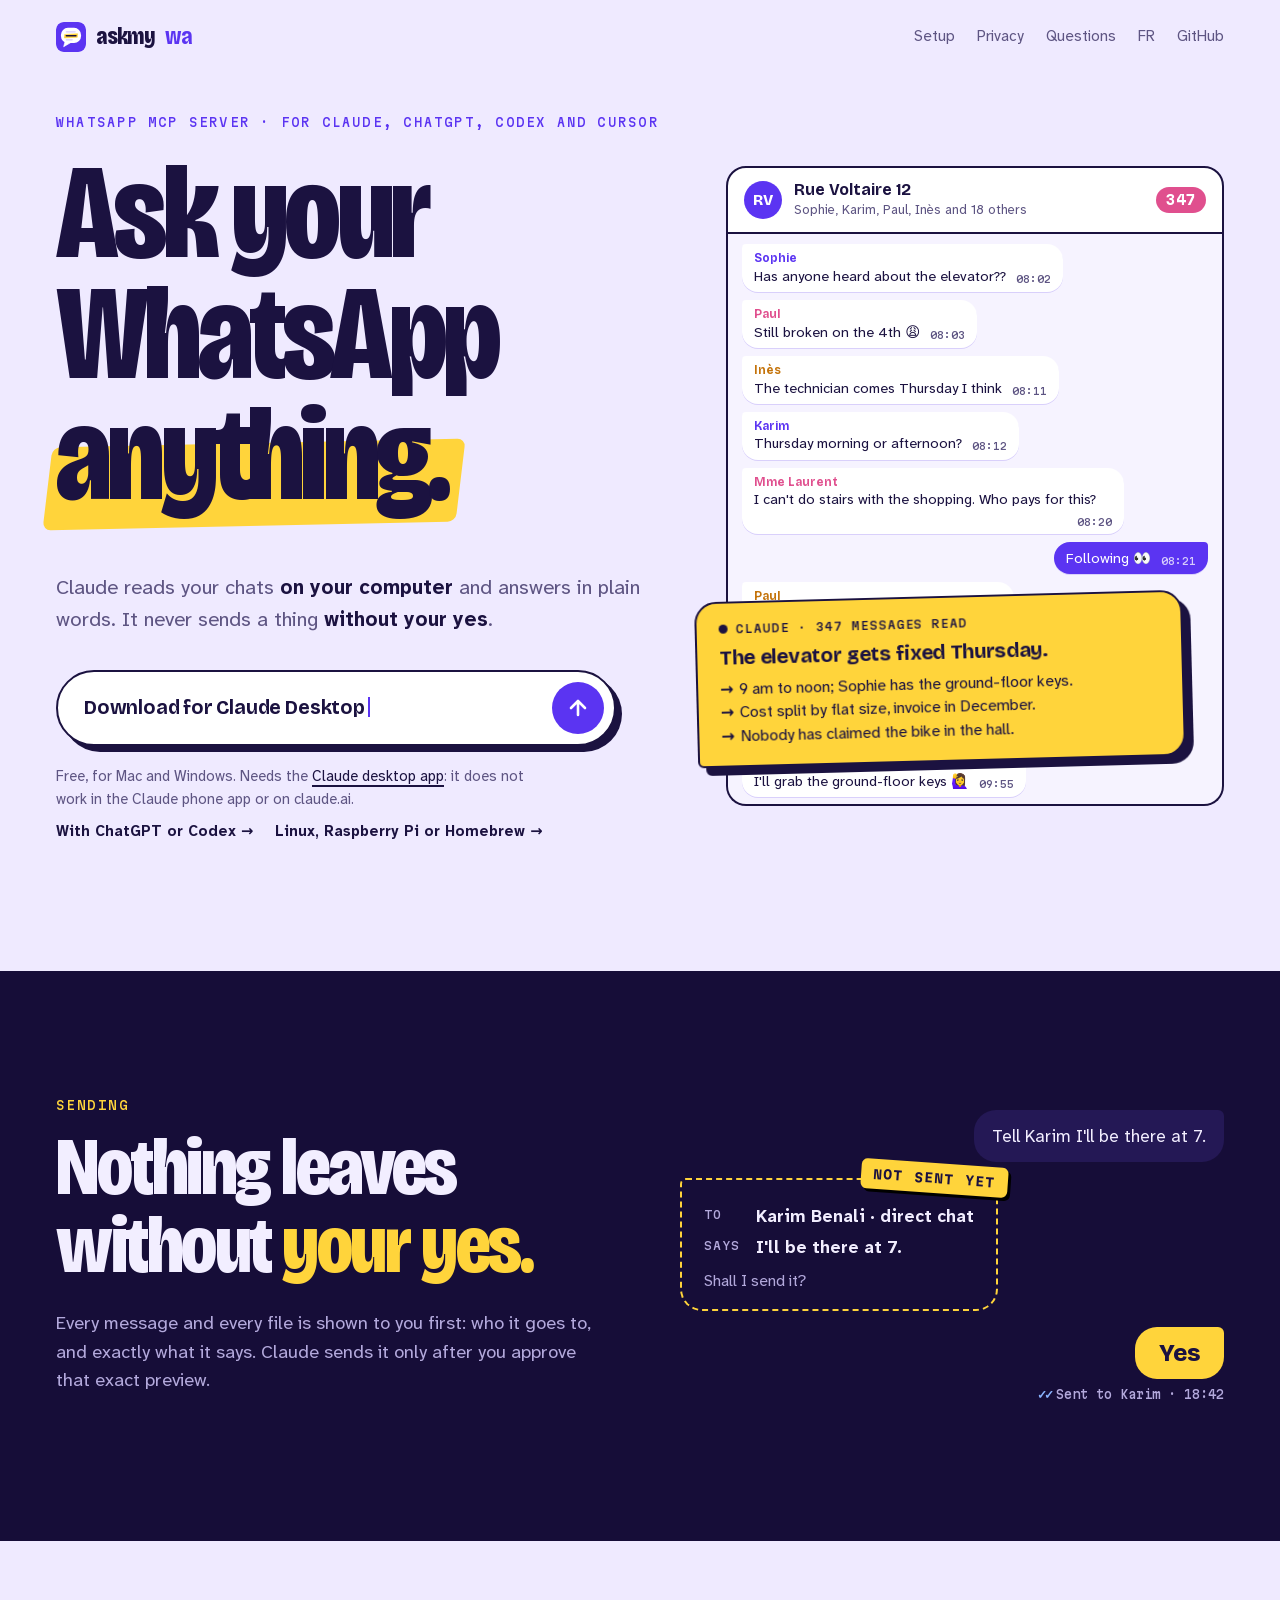
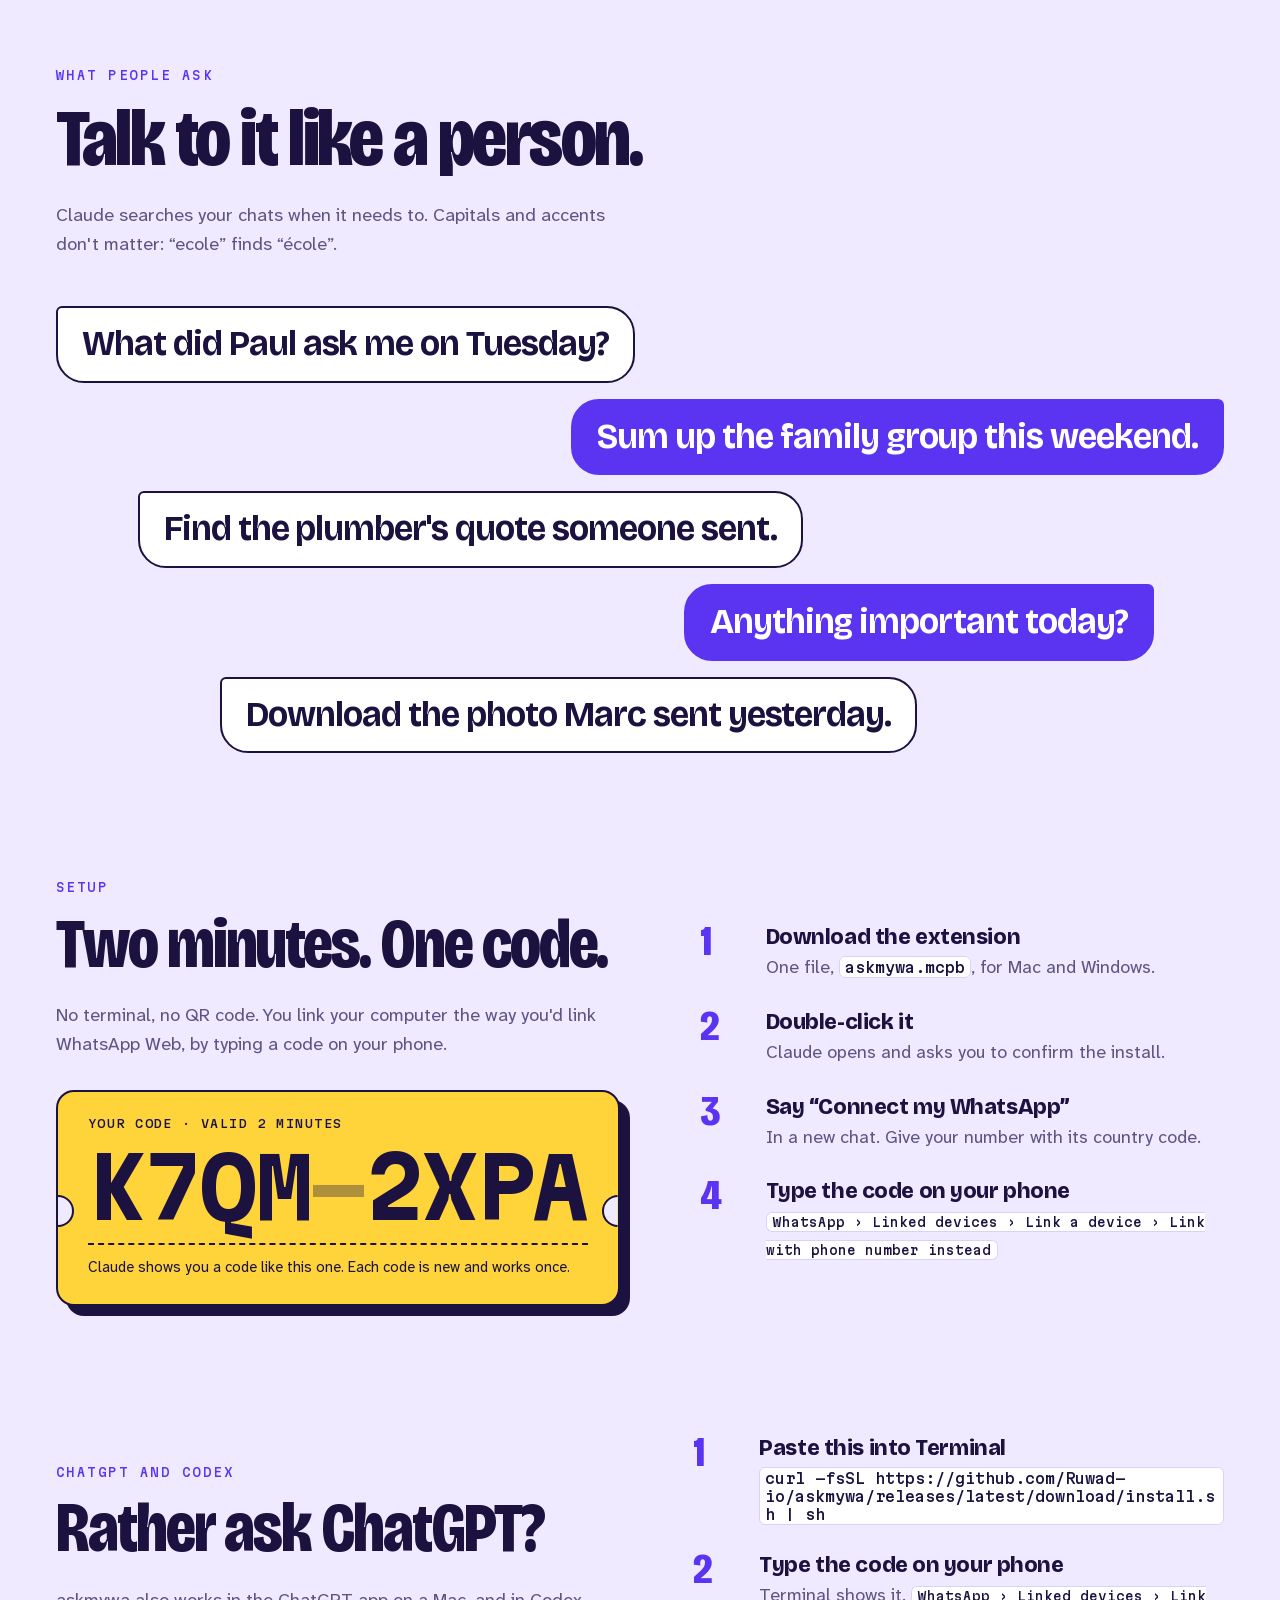
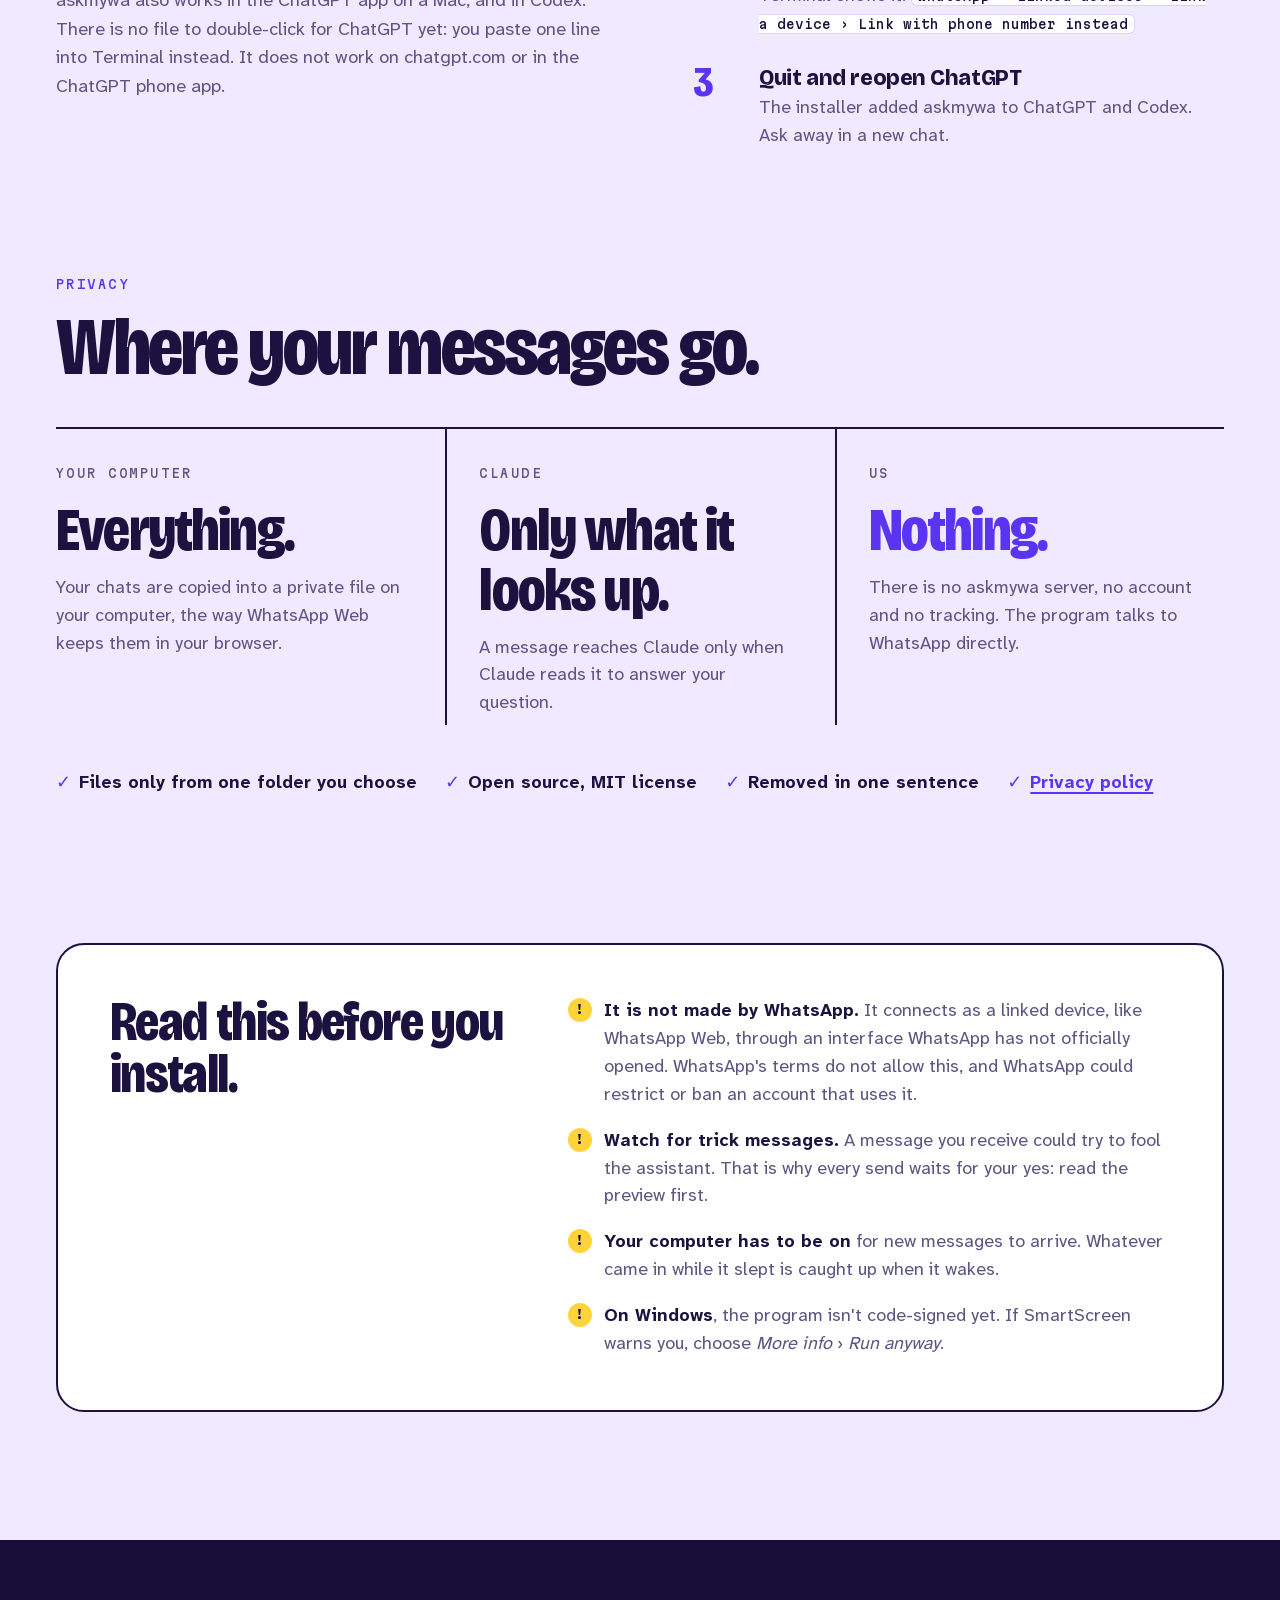
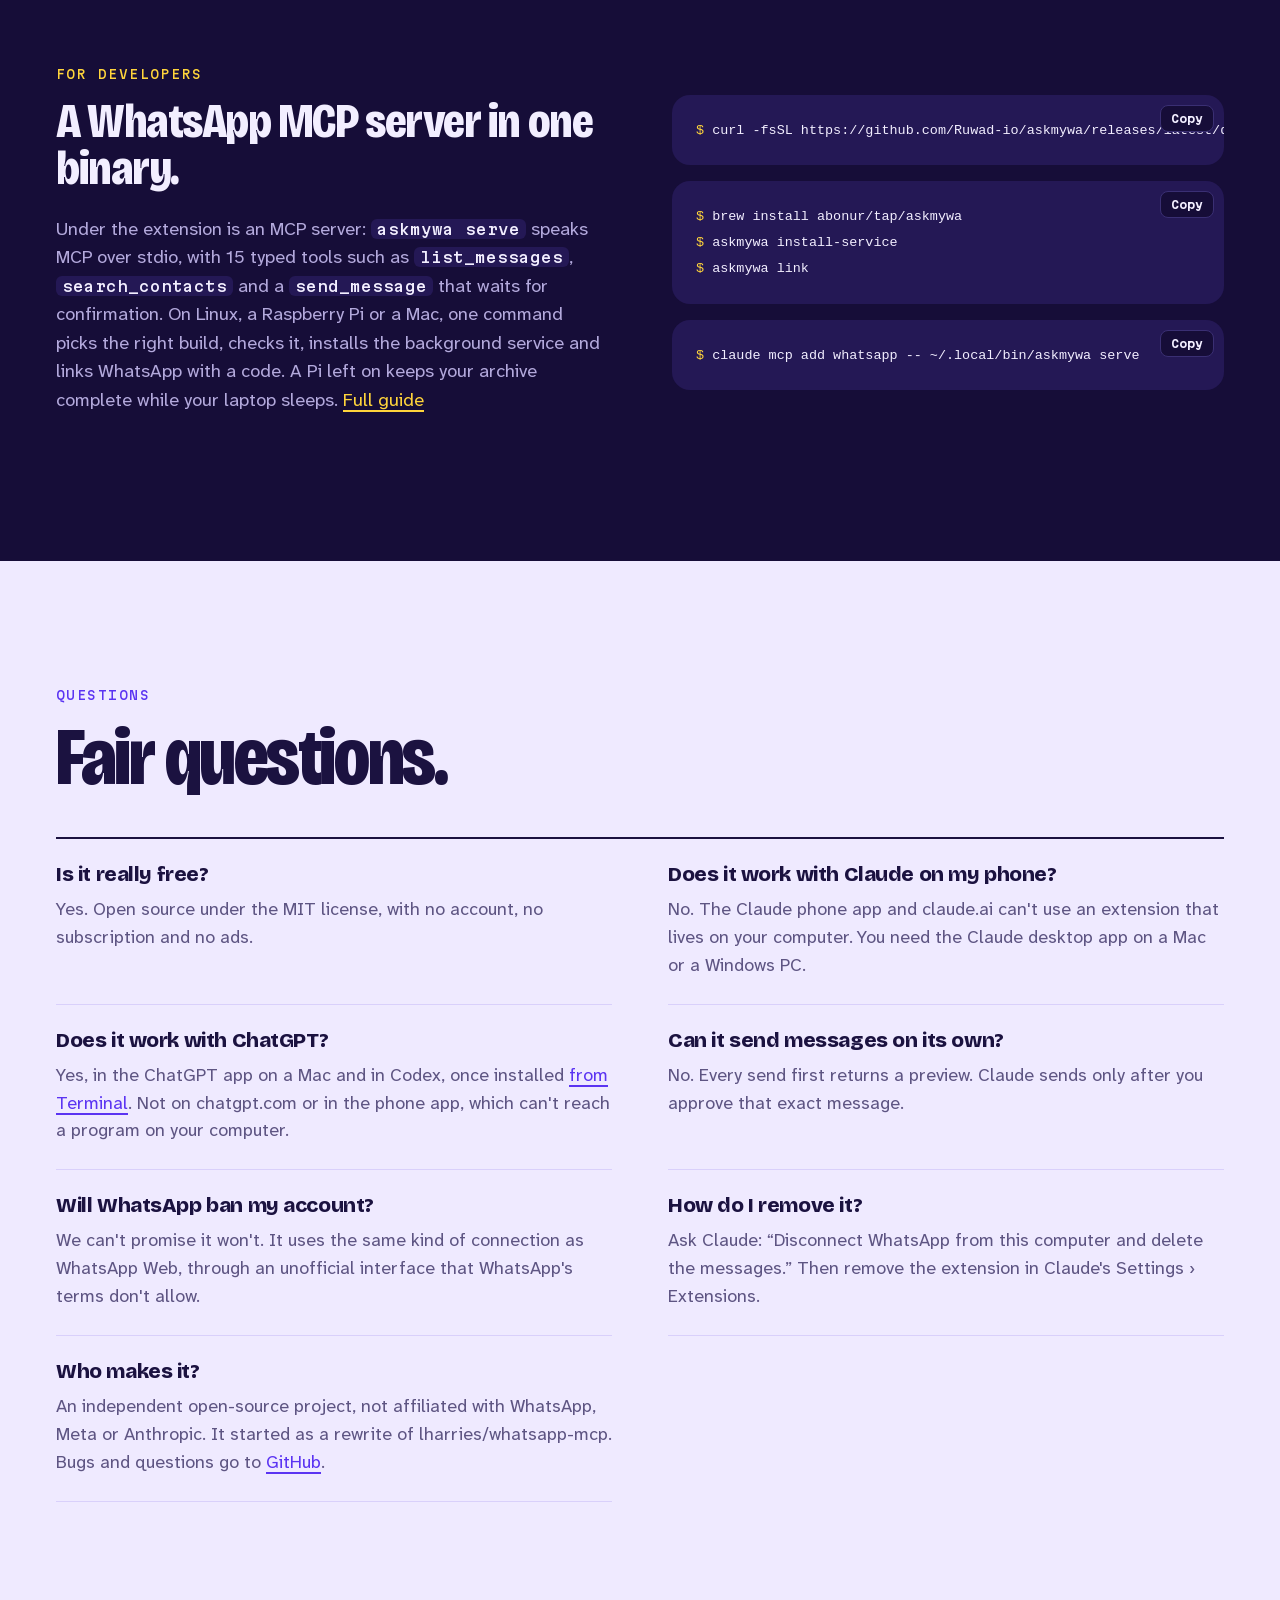
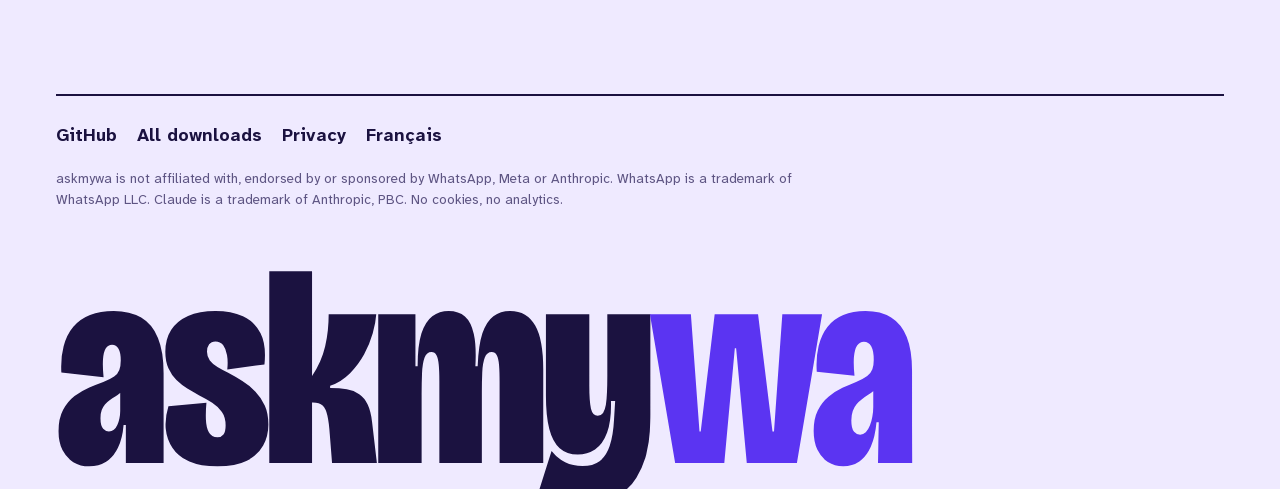
==== commit 17b72f0a: "Repository moved to github.com/Ruwad-io/askmywa: update links, installer, Homebrew formula, extensio" ====
--- a/site/index.html
+++ b/site/index.html
@@ -27,7 +27,7 @@
 <meta property="og:locale" content="en_US">
 <meta property="og:locale:alternate" content="fr_FR">
 <meta name="twitter:card" content="summary_large_image">
-<script type="application/ld+json">{"@context": "https://schema.org", "@type": "SoftwareApplication", "name": "askmywa (whatsapp-mcp)", "alternateName": ["WhatsApp MCP", "whatsapp-mcp"], "url": "https://askmywa.com/", "inLanguage": "en", "description": "Free, open-source WhatsApp MCP server for Claude Desktop, ChatGPT and Codex. Your AI searches and sums up your WhatsApp chats on your computer, and sends nothing without your yes. Mac, Windows, Linux, Raspberry Pi.", "applicationCategory": "CommunicationApplication", "applicationSubCategory": "MCP server", "operatingSystem": "macOS, Windows, Linux, Raspberry Pi OS", "softwareRequirements": "Claude Desktop, the ChatGPT desktop app, Codex, or any MCP client", "offers": {"@type": "Offer", "price": "0", "priceCurrency": "EUR"}, "license": "https://opensource.org/licenses/MIT", "isAccessibleForFree": true, "codeRepository": "https://github.com/abonur/askmywa", "downloadUrl": "https://github.com/abonur/askmywa/releases/latest", "image": "https://askmywa.com/assets/og-en.png"}</script>
+<script type="application/ld+json">{"@context": "https://schema.org", "@type": "SoftwareApplication", "name": "askmywa (whatsapp-mcp)", "alternateName": ["WhatsApp MCP", "whatsapp-mcp"], "url": "https://askmywa.com/", "inLanguage": "en", "description": "Free, open-source WhatsApp MCP server for Claude Desktop, ChatGPT and Codex. Your AI searches and sums up your WhatsApp chats on your computer, and sends nothing without your yes. Mac, Windows, Linux, Raspberry Pi.", "applicationCategory": "CommunicationApplication", "applicationSubCategory": "MCP server", "operatingSystem": "macOS, Windows, Linux, Raspberry Pi OS", "softwareRequirements": "Claude Desktop, the ChatGPT desktop app, Codex, or any MCP client", "offers": {"@type": "Offer", "price": "0", "priceCurrency": "EUR"}, "license": "https://opensource.org/licenses/MIT", "isAccessibleForFree": true, "codeRepository": "https://github.com/Ruwad-io/askmywa", "downloadUrl": "https://github.com/Ruwad-io/askmywa/releases/latest", "image": "https://askmywa.com/assets/og-en.png"}</script>
 </head>
 <body>
 <a class="skip" href="#main">Skip to content</a>
@@ -40,7 +40,7 @@
       <a class="lg" href="#privacy">Privacy</a>
       <a class="lg" href="#questions">Questions</a>
       <a href="fr/" hreflang="fr" lang="fr">FR</a>
-      <a href="https://github.com/abonur/askmywa">GitHub</a>
+      <a href="https://github.com/Ruwad-io/askmywa">GitHub</a>
     </nav>
   </header>
 
@@ -51,7 +51,7 @@
       <h1><span class="rise">Ask your</span><br><span class="rise d1">WhatsApp</span><br><span class="rise d2 hl">anything.</span></h1>
       <p class="lede rise d3">Claude reads your chats <strong>on your computer</strong> and answers in plain words. It never sends a thing <strong>without your yes</strong>.</p>
       <div class="rise d4">
-        <a class="composer" href="https://github.com/abonur/askmywa/releases/latest/download/askmywa.mcpb">
+        <a class="composer" href="https://github.com/Ruwad-io/askmywa/releases/latest/download/askmywa.mcpb">
           <span class="txt">Download for Claude Desktop</span>
           <span class="send" aria-hidden="true"><svg viewBox="0 0 24 24" fill="none" stroke="currentColor" stroke-width="2.6" stroke-linecap="round" stroke-linejoin="round"><path d="M12 19V5M5 12l7-7 7 7"/></svg></span>
         </a>
@@ -176,7 +176,7 @@
       <p class="lead2">askmywa also works in the ChatGPT app on a Mac, and in Codex. There is no file to double-click for ChatGPT yet: you paste one line into Terminal instead. It does not work on chatgpt.com or in the ChatGPT phone app.</p>
     </div>
     <ol class="steps">
-      <li><div><h3>Paste this into Terminal</h3><p><code class="cmd">curl -fsSL https://github.com/abonur/askmywa/releases/latest/download/install.sh | sh</code></p></div></li>
+      <li><div><h3>Paste this into Terminal</h3><p><code class="cmd">curl -fsSL https://github.com/Ruwad-io/askmywa/releases/latest/download/install.sh | sh</code></p></div></li>
       <li><div><h3>Type the code on your phone</h3><p>Terminal shows it. <span class="path">WhatsApp › Linked devices › Link a device › Link with phone number instead</span></p></div></li>
       <li><div><h3>Quit and reopen ChatGPT</h3><p>The installer added askmywa to ChatGPT and Codex. Ask away in a new chat.</p></div></li>
     </ol>
@@ -215,10 +215,10 @@
     <div>
       <p class="kicker">For developers</p>
       <h2 id="terminal-h">A WhatsApp MCP server in one binary.</h2>
-      <p class="lead2">Under the extension is an MCP server: <code>askmywa serve</code> speaks MCP over stdio, with 15 typed tools such as <code>list_messages</code>, <code>search_contacts</code> and a <code>send_message</code> that waits for confirmation. On Linux, a Raspberry Pi or a Mac, one command picks the right build, checks it, installs the background service and links WhatsApp with a code. A Pi left on keeps your archive complete while your laptop sleeps. <a href="https://github.com/abonur/askmywa#install-without-the-extension-mac-windows-linux">Full guide</a></p>
-    </div>
-    <div>
-      <pre class="term"><code><span class="p">$ </span>curl -fsSL https://github.com/abonur/askmywa/releases/latest/download/install.sh | sh</code></pre>
+      <p class="lead2">Under the extension is an MCP server: <code>askmywa serve</code> speaks MCP over stdio, with 15 typed tools such as <code>list_messages</code>, <code>search_contacts</code> and a <code>send_message</code> that waits for confirmation. On Linux, a Raspberry Pi or a Mac, one command picks the right build, checks it, installs the background service and links WhatsApp with a code. A Pi left on keeps your archive complete while your laptop sleeps. <a href="https://github.com/Ruwad-io/askmywa#install-without-the-extension-mac-windows-linux">Full guide</a></p>
+    </div>
+    <div>
+      <pre class="term"><code><span class="p">$ </span>curl -fsSL https://github.com/Ruwad-io/askmywa/releases/latest/download/install.sh | sh</code></pre>
       <pre class="term"><code><span class="p">$ </span>brew install abonur/tap/askmywa
 <span class="p">$ </span>askmywa install-service
 <span class="p">$ </span>askmywa link</code></pre>
@@ -238,7 +238,7 @@
       <div><h3>Can it send messages on its own?</h3><p>No. Every send first returns a preview. Claude sends only after you approve that exact message.</p></div>
       <div><h3>Will WhatsApp ban my account?</h3><p>We can't promise it won't. It uses the same kind of connection as WhatsApp Web, through an unofficial interface that WhatsApp's terms don't allow.</p></div>
       <div><h3>How do I remove it?</h3><p>Ask Claude: “Disconnect WhatsApp from this computer and delete the messages.” Then remove the extension in Claude's Settings › Extensions.</p></div>
-      <div><h3>Who makes it?</h3><p>Open-source software published by RUWAD, a small company in Paris (<a href="legal/">legal notice</a>). It is not affiliated with WhatsApp, Meta or Anthropic. It started as a rewrite of lharries/whatsapp-mcp. Bugs and questions go to <a href="https://github.com/abonur/askmywa/issues">GitHub</a>.</p></div>
+      <div><h3>Who makes it?</h3><p>An independent open-source project, not affiliated with WhatsApp, Meta or Anthropic. It started as a rewrite of lharries/whatsapp-mcp. Bugs and questions go to <a href="https://github.com/Ruwad-io/askmywa/issues">GitHub</a>.</p></div>
     </div>
   </div>
 </section>
@@ -247,10 +247,9 @@
   <div class="wrap">
     <div class="foot">
       <nav aria-label="Footer">
-        <a href="https://github.com/abonur/askmywa">GitHub</a>
-        <a href="https://github.com/abonur/askmywa/releases">All downloads</a>
+        <a href="https://github.com/Ruwad-io/askmywa">GitHub</a>
+        <a href="https://github.com/Ruwad-io/askmywa/releases">All downloads</a>
         <a href="privacy/">Privacy</a>
-        <a href="legal/">Legal notice</a>
         <a href="fr/" hreflang="fr" lang="fr">Français</a>
       </nav>
       <p class="legal">askmywa is not affiliated with, endorsed by or sponsored by WhatsApp, Meta or Anthropic. WhatsApp is a trademark of WhatsApp LLC. Claude is a trademark of Anthropic, PBC. No cookies, no analytics.</p>
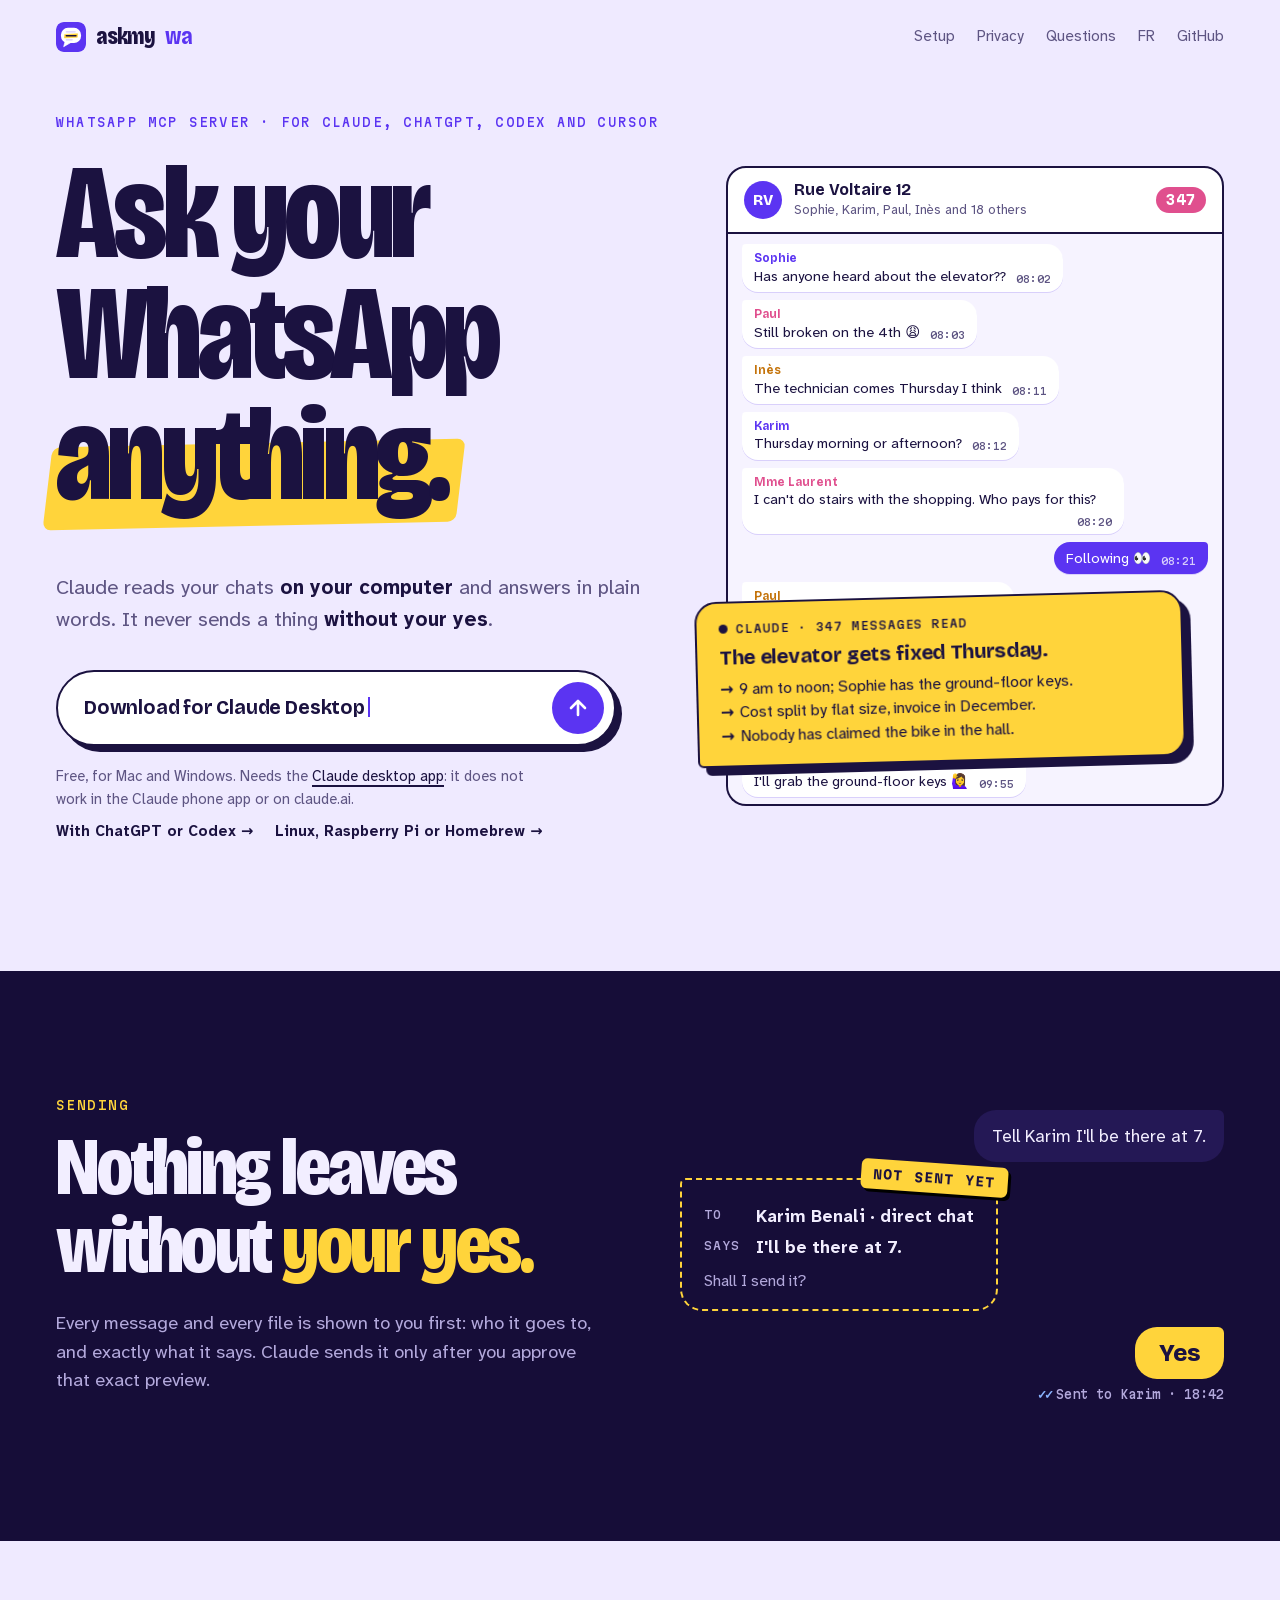
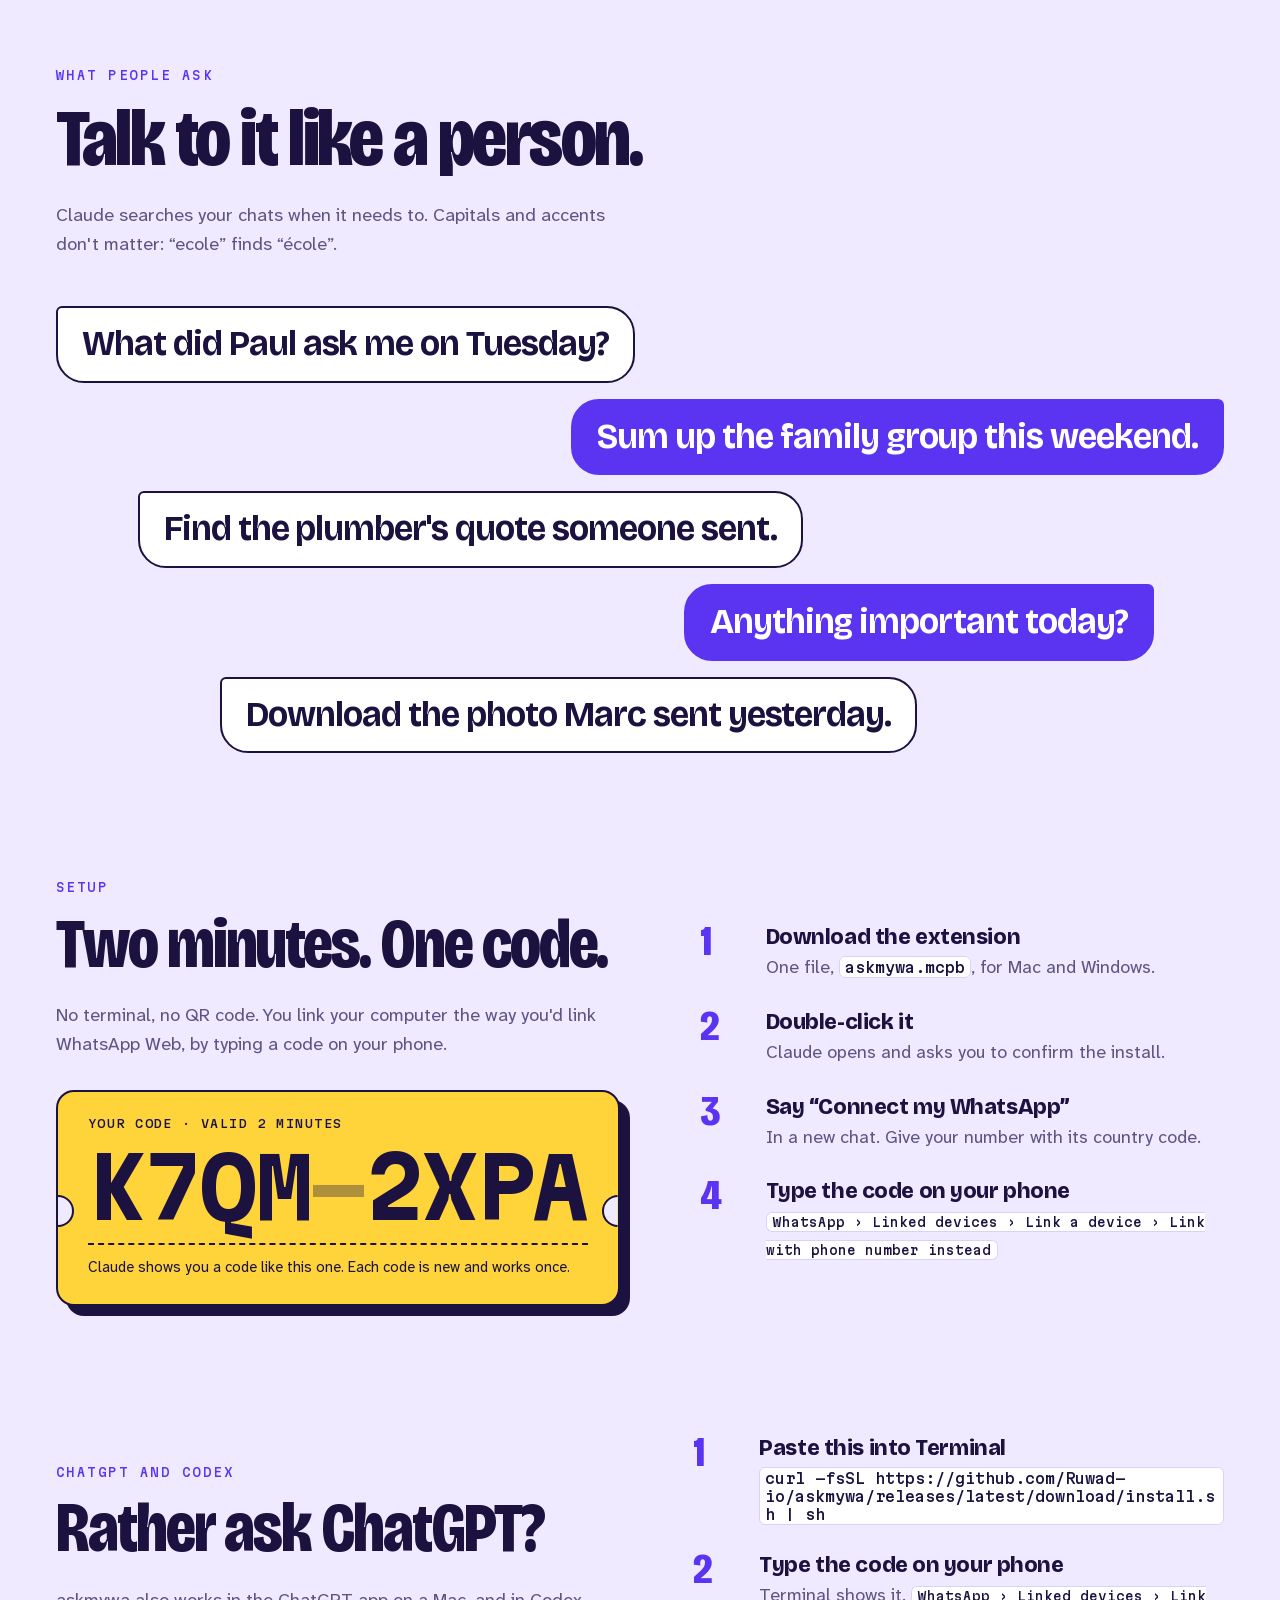
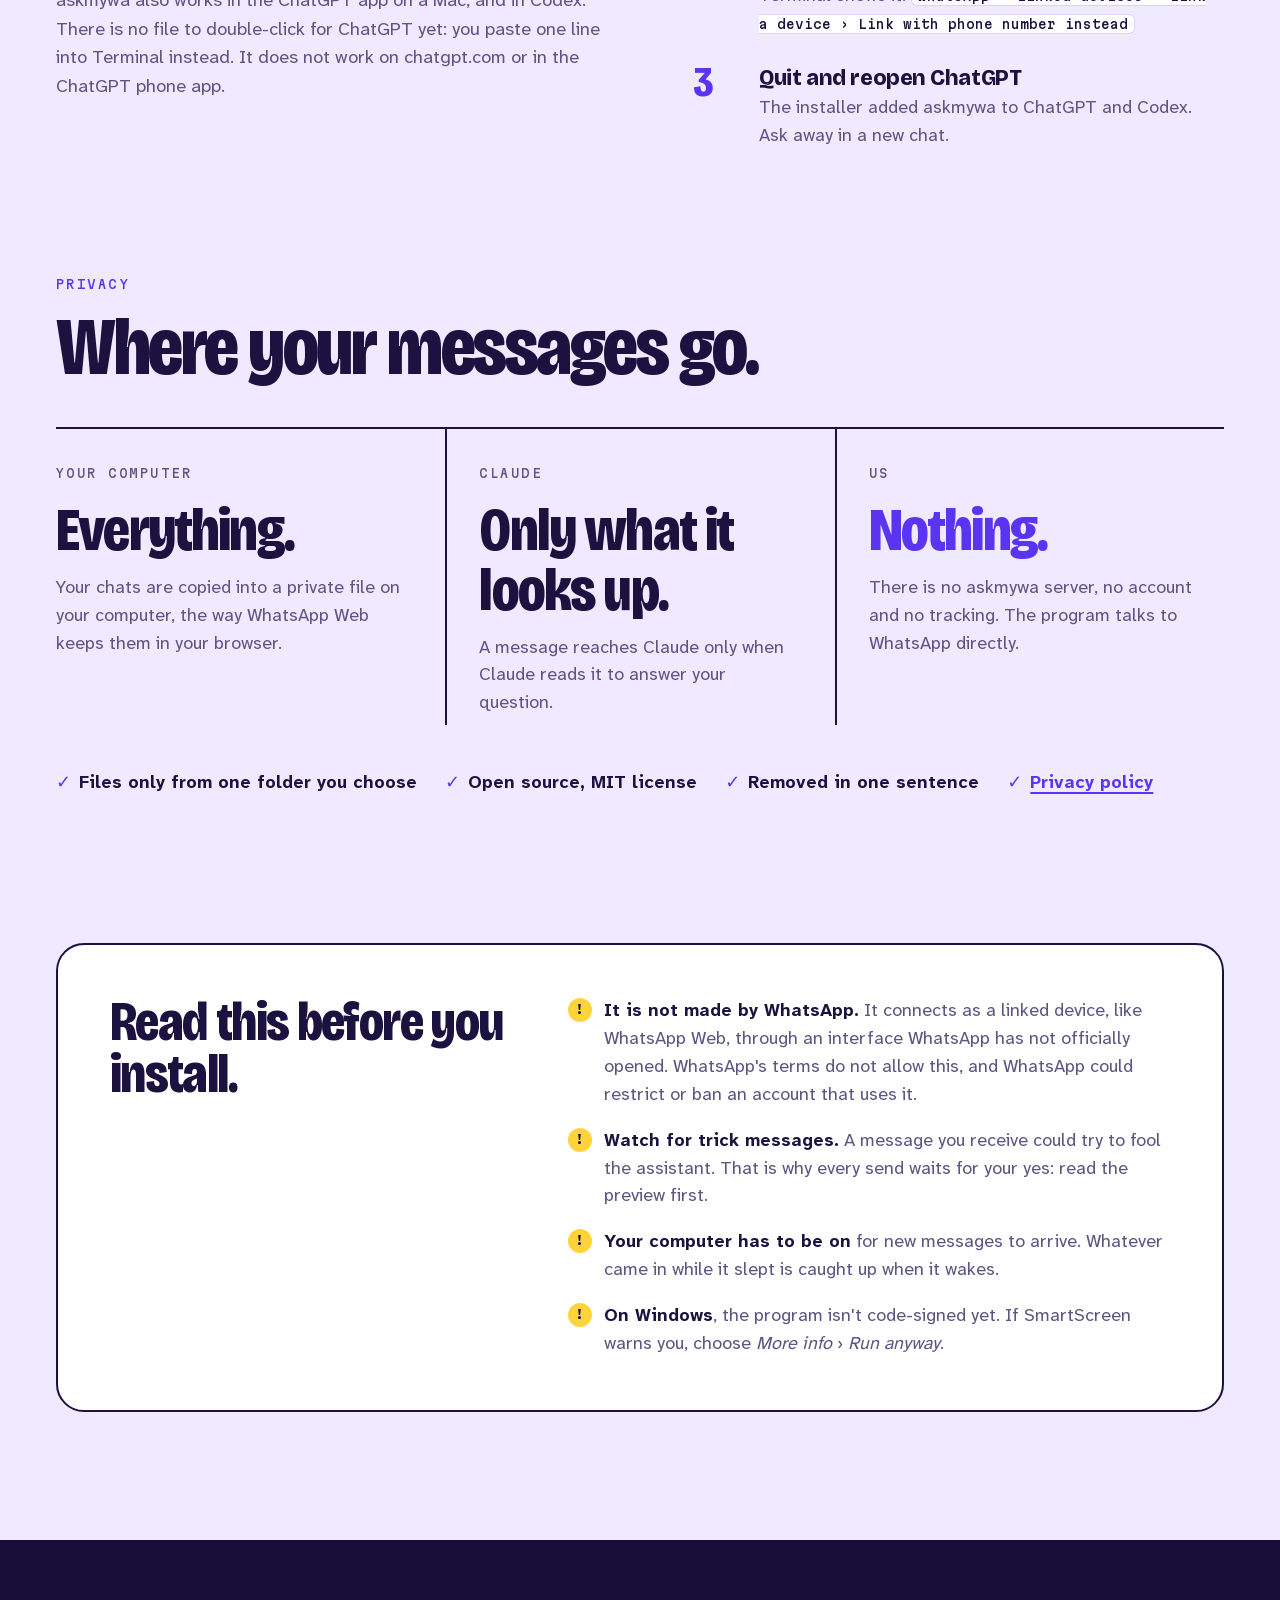
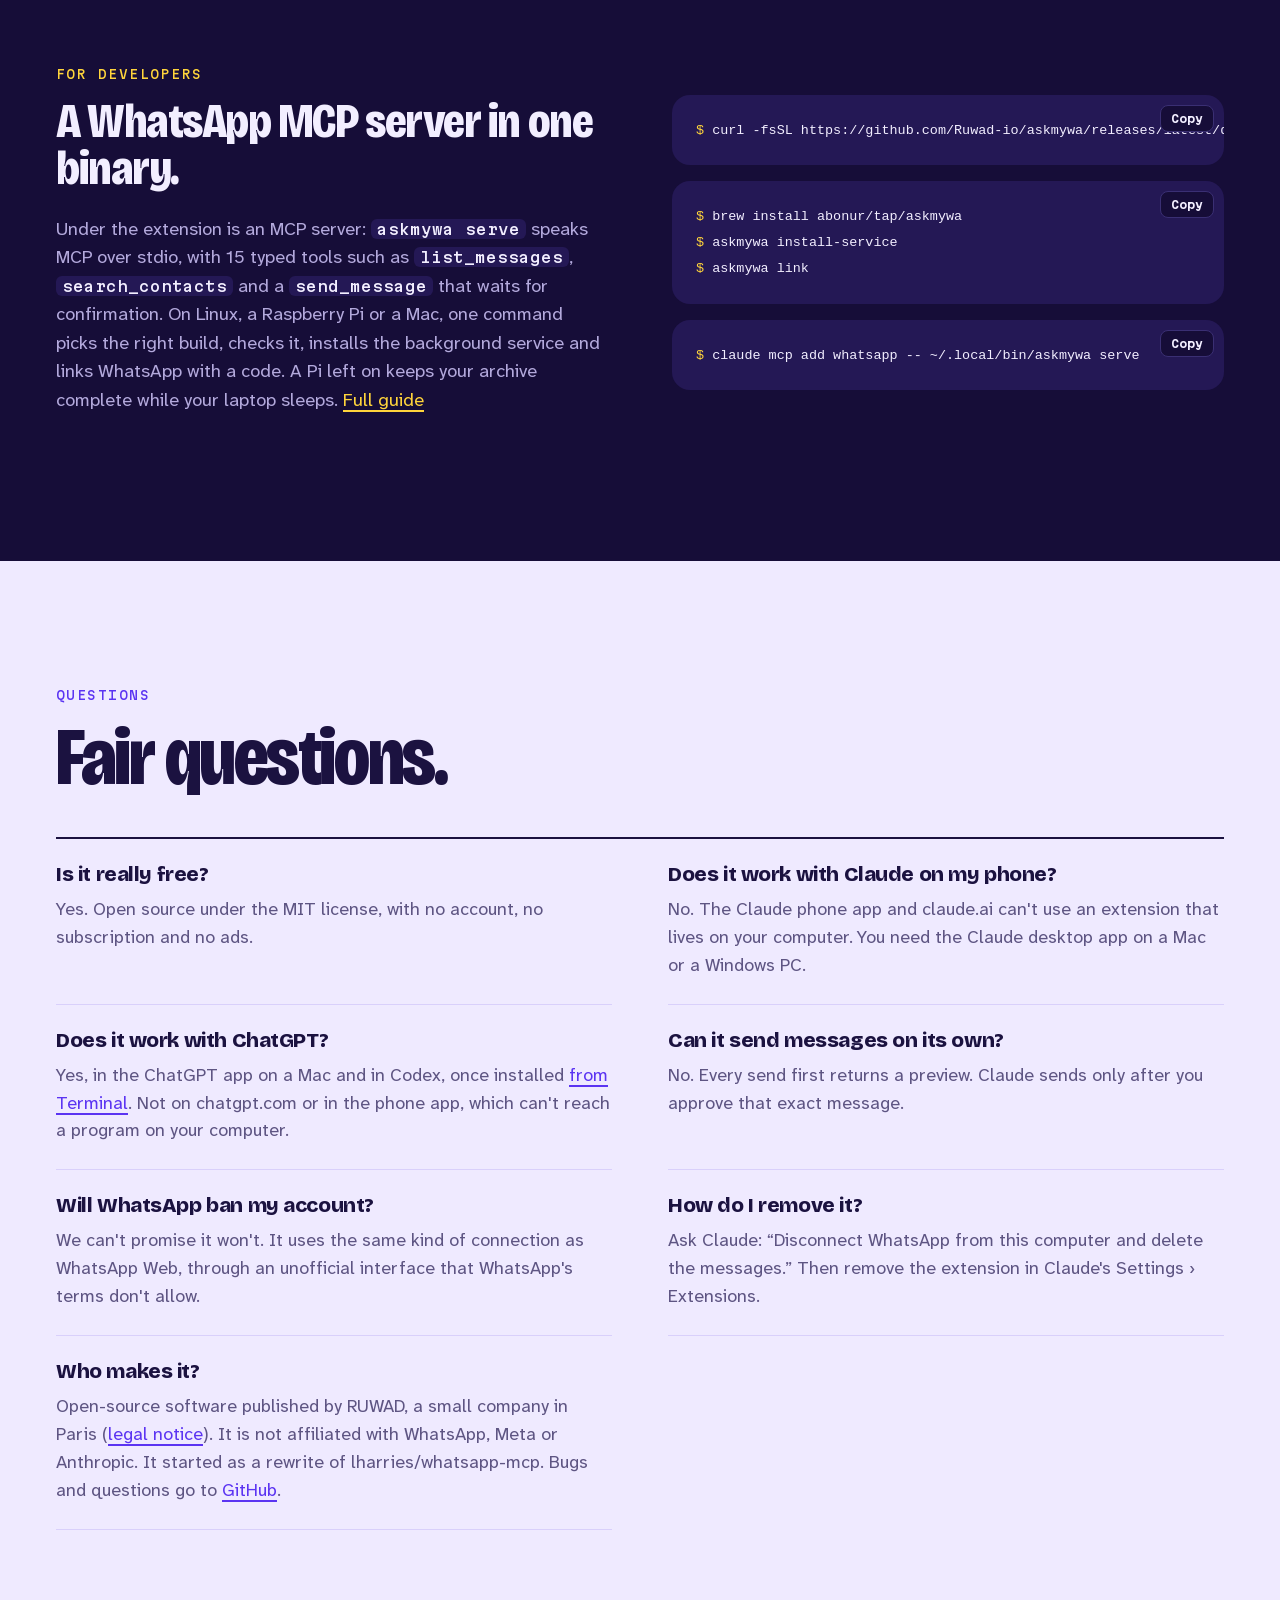
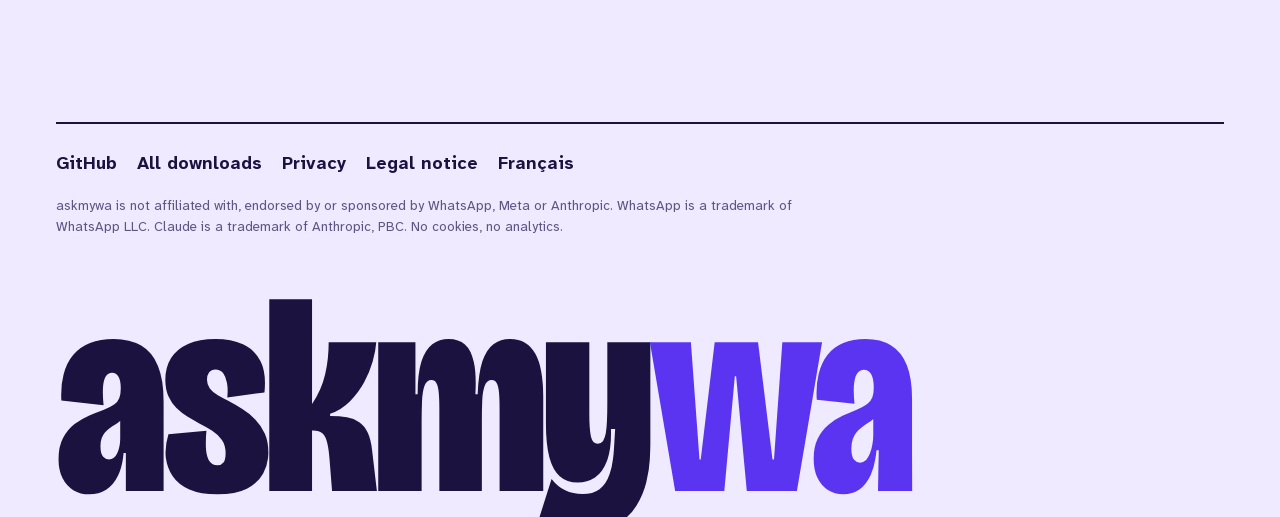
==== commit a70f230b: "Merge main into legal-notice # Conflicts: #	site/fr/confidentialite/index.html #	site/fr/index.html " ====
--- a/site/index.html
+++ b/site/index.html
@@ -238,7 +238,7 @@
       <div><h3>Can it send messages on its own?</h3><p>No. Every send first returns a preview. Claude sends only after you approve that exact message.</p></div>
       <div><h3>Will WhatsApp ban my account?</h3><p>We can't promise it won't. It uses the same kind of connection as WhatsApp Web, through an unofficial interface that WhatsApp's terms don't allow.</p></div>
       <div><h3>How do I remove it?</h3><p>Ask Claude: “Disconnect WhatsApp from this computer and delete the messages.” Then remove the extension in Claude's Settings › Extensions.</p></div>
-      <div><h3>Who makes it?</h3><p>An independent open-source project, not affiliated with WhatsApp, Meta or Anthropic. It started as a rewrite of lharries/whatsapp-mcp. Bugs and questions go to <a href="https://github.com/Ruwad-io/askmywa/issues">GitHub</a>.</p></div>
+      <div><h3>Who makes it?</h3><p>Open-source software published by RUWAD, a small company in Paris (<a href="legal/">legal notice</a>). It is not affiliated with WhatsApp, Meta or Anthropic. It started as a rewrite of lharries/whatsapp-mcp. Bugs and questions go to <a href="https://github.com/Ruwad-io/askmywa/issues">GitHub</a>.</p></div>
     </div>
   </div>
 </section>
@@ -250,6 +250,7 @@
         <a href="https://github.com/Ruwad-io/askmywa">GitHub</a>
         <a href="https://github.com/Ruwad-io/askmywa/releases">All downloads</a>
         <a href="privacy/">Privacy</a>
+        <a href="legal/">Legal notice</a>
         <a href="fr/" hreflang="fr" lang="fr">Français</a>
       </nav>
       <p class="legal">askmywa is not affiliated with, endorsed by or sponsored by WhatsApp, Meta or Anthropic. WhatsApp is a trademark of WhatsApp LLC. Claude is a trademark of Anthropic, PBC. No cookies, no analytics.</p>
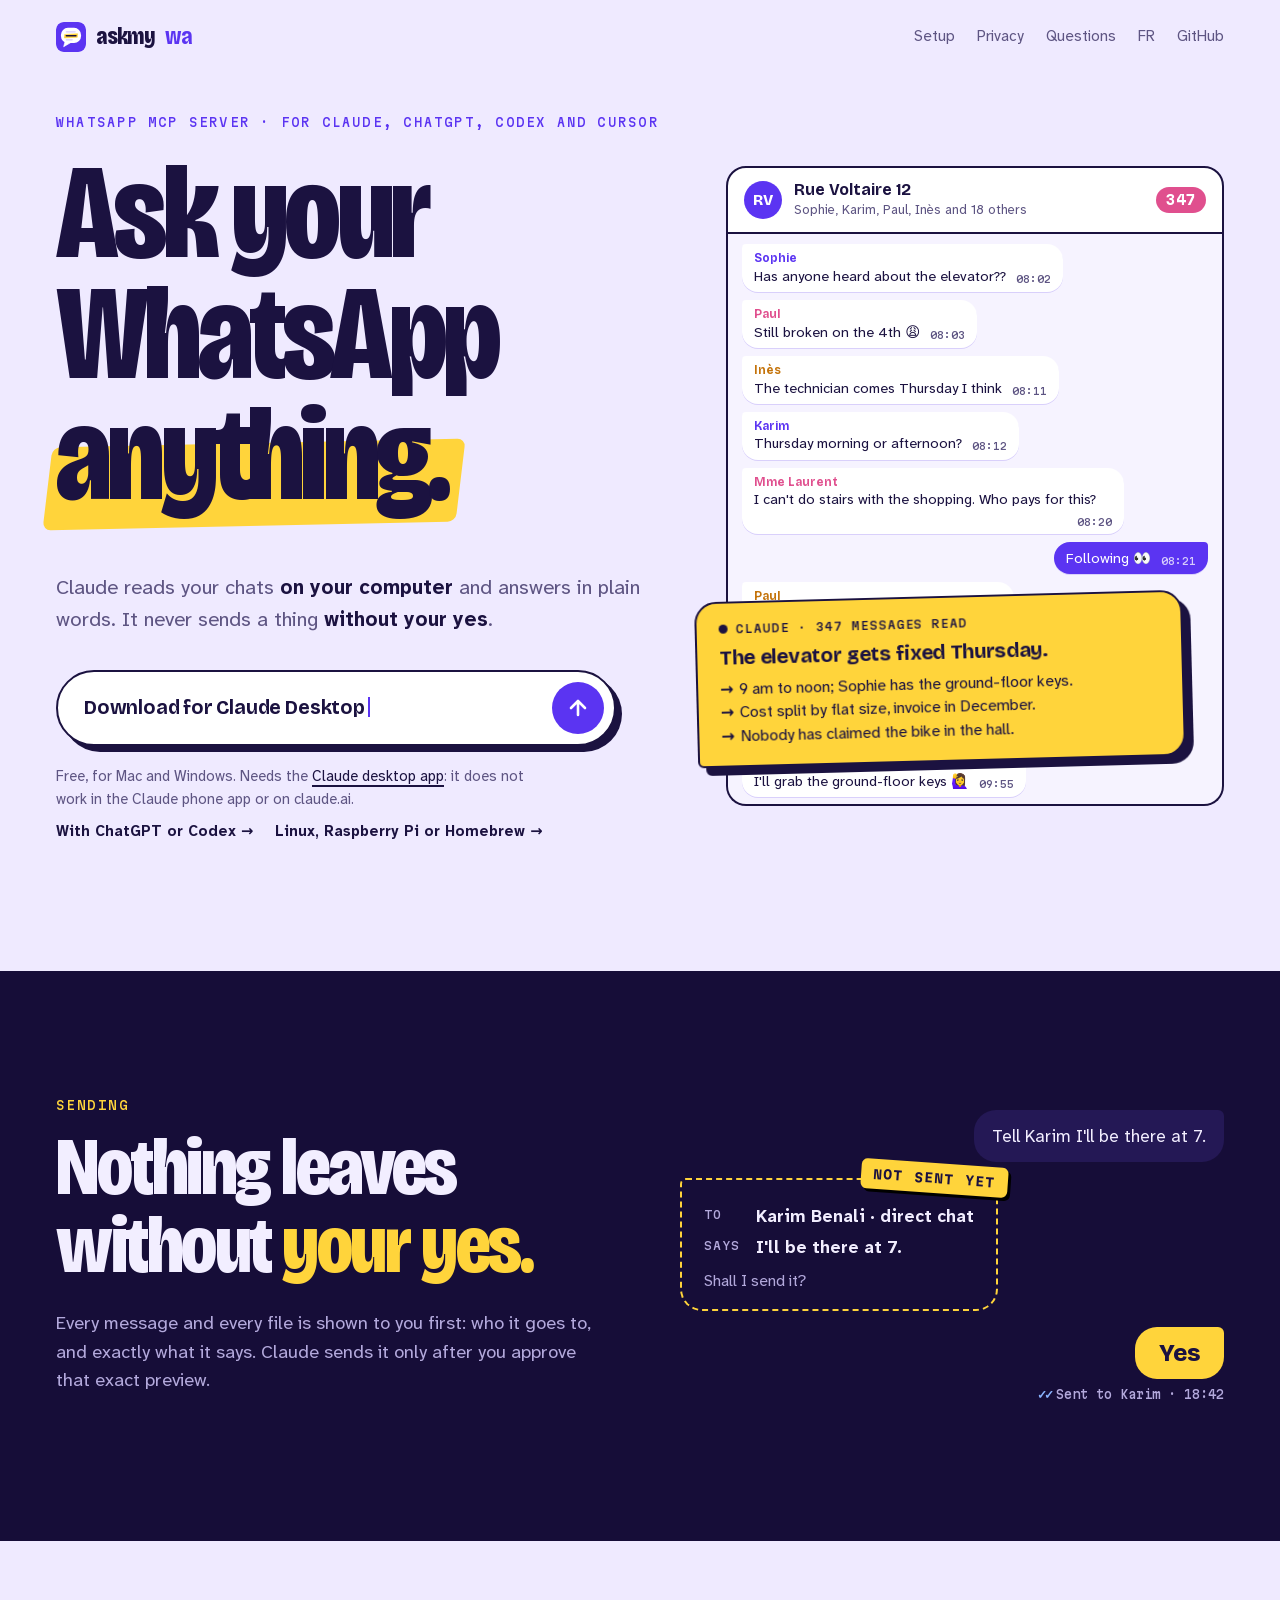
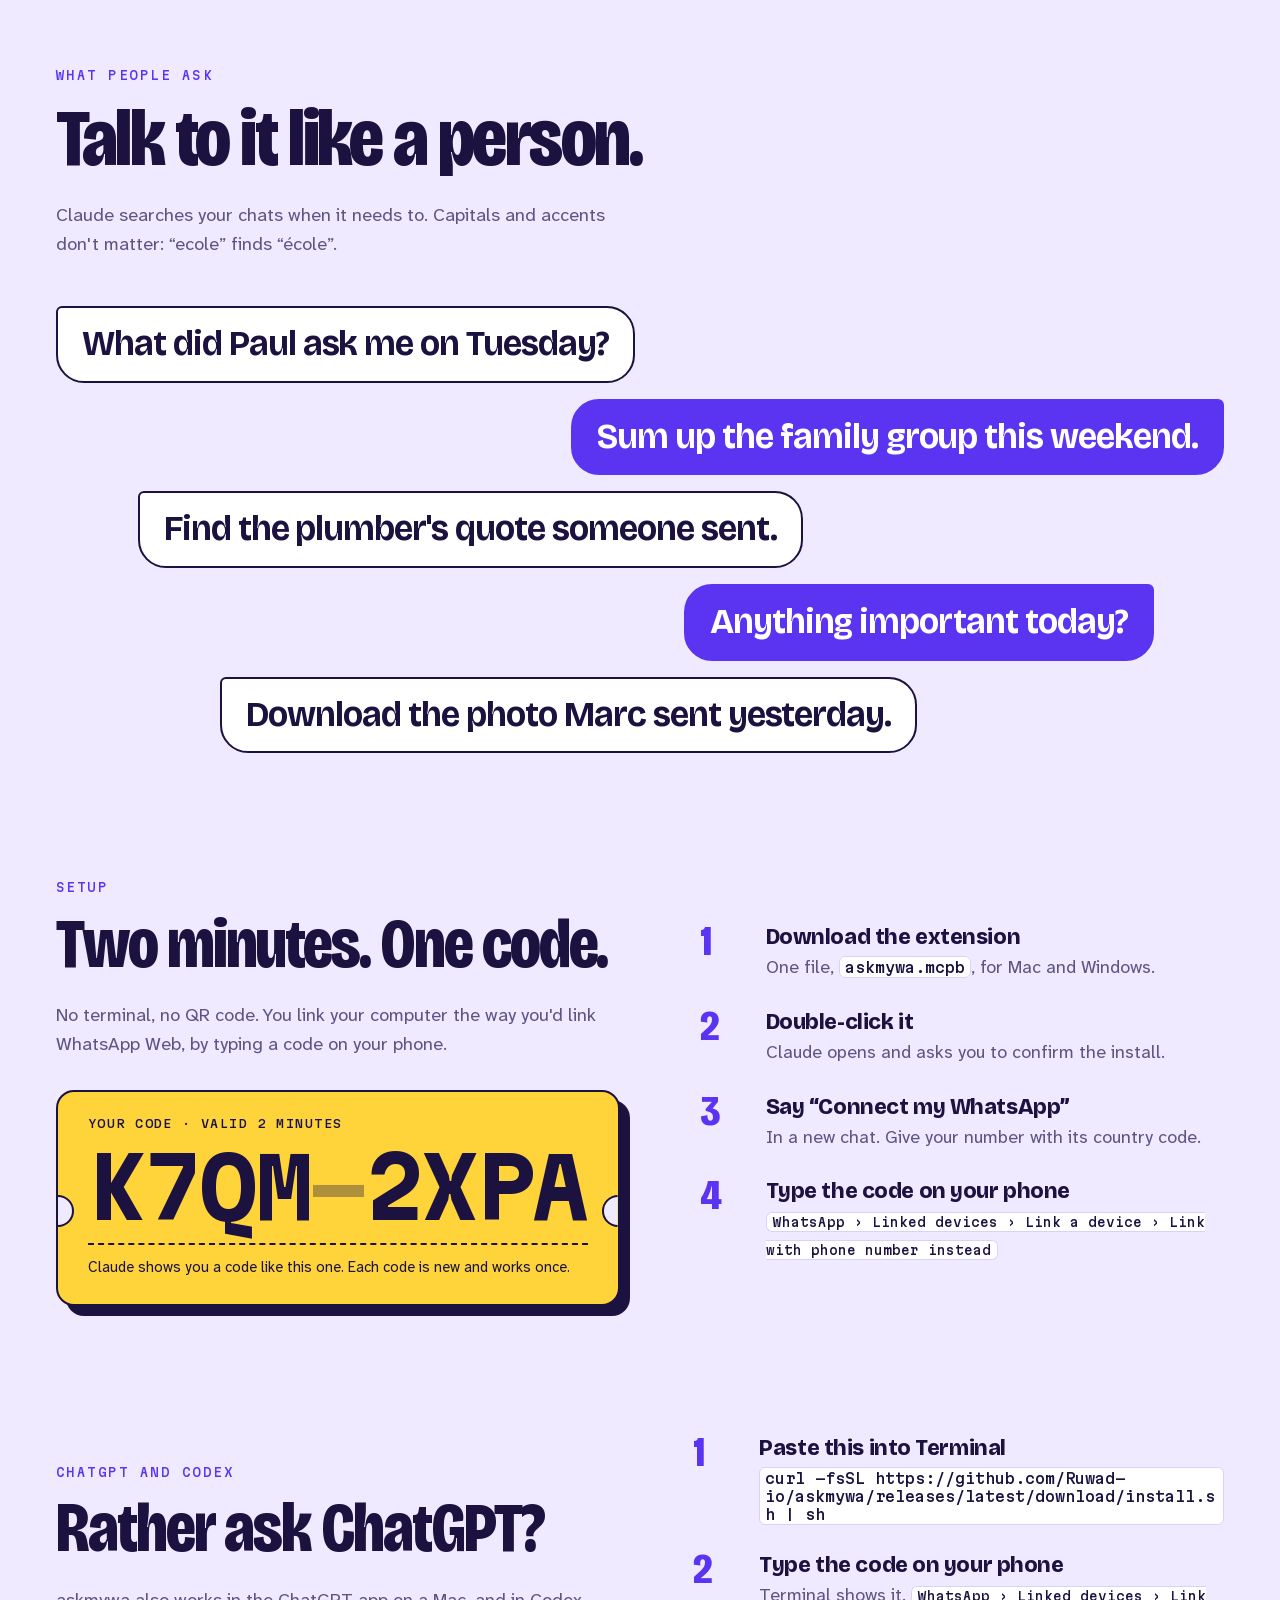
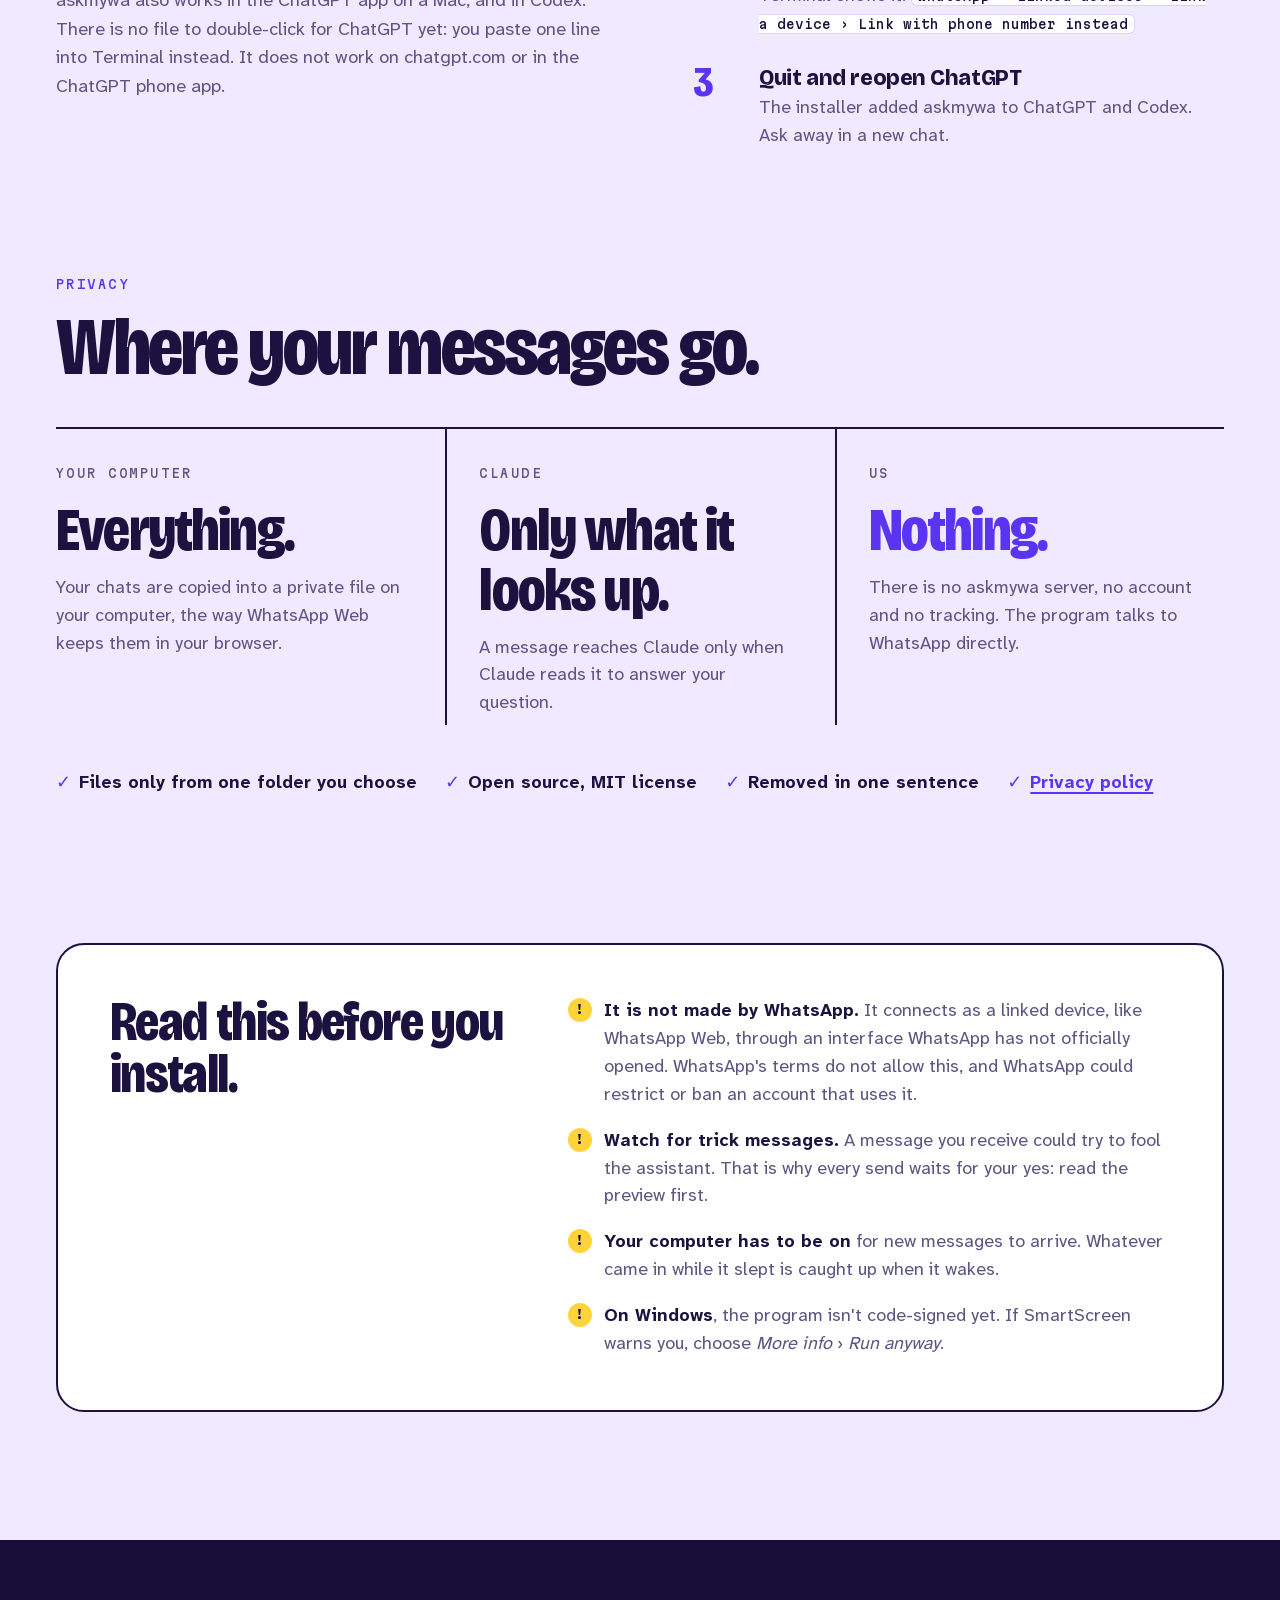
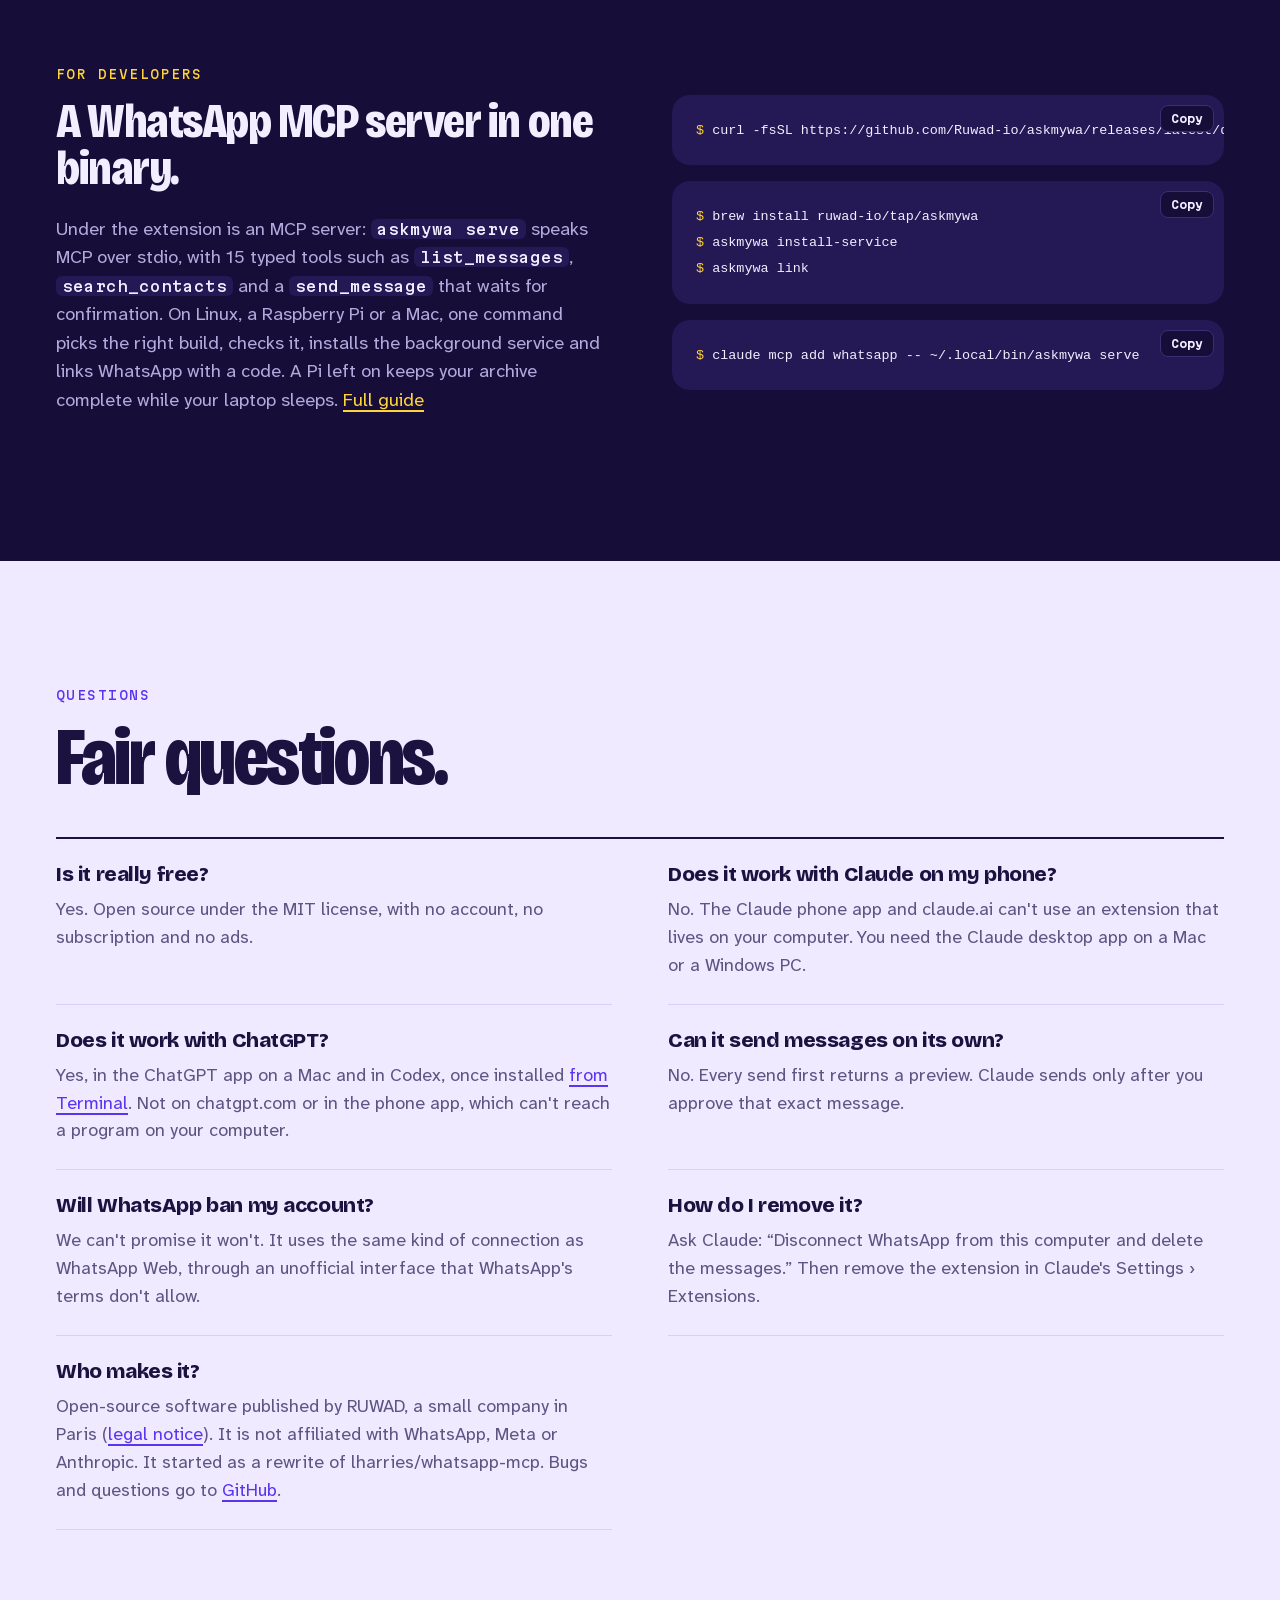
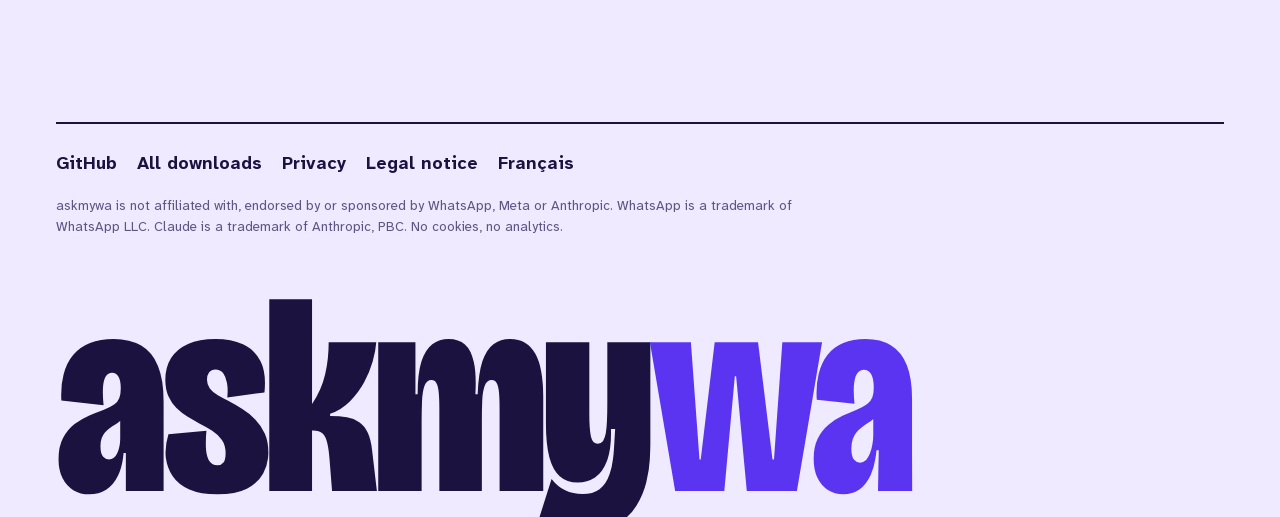
==== commit 81ce91b4: "Homebrew tap moved to Ruwad-io/homebrew-tap: brew install ruwad-io/tap/askmywa" ====
--- a/site/index.html
+++ b/site/index.html
@@ -219,7 +219,7 @@
     </div>
     <div>
       <pre class="term"><code><span class="p">$ </span>curl -fsSL https://github.com/Ruwad-io/askmywa/releases/latest/download/install.sh | sh</code></pre>
-      <pre class="term"><code><span class="p">$ </span>brew install abonur/tap/askmywa
+      <pre class="term"><code><span class="p">$ </span>brew install ruwad-io/tap/askmywa
 <span class="p">$ </span>askmywa install-service
 <span class="p">$ </span>askmywa link</code></pre>
       <pre class="term"><code><span class="p">$ </span>claude mcp add whatsapp -- ~/.local/bin/askmywa serve</code></pre>
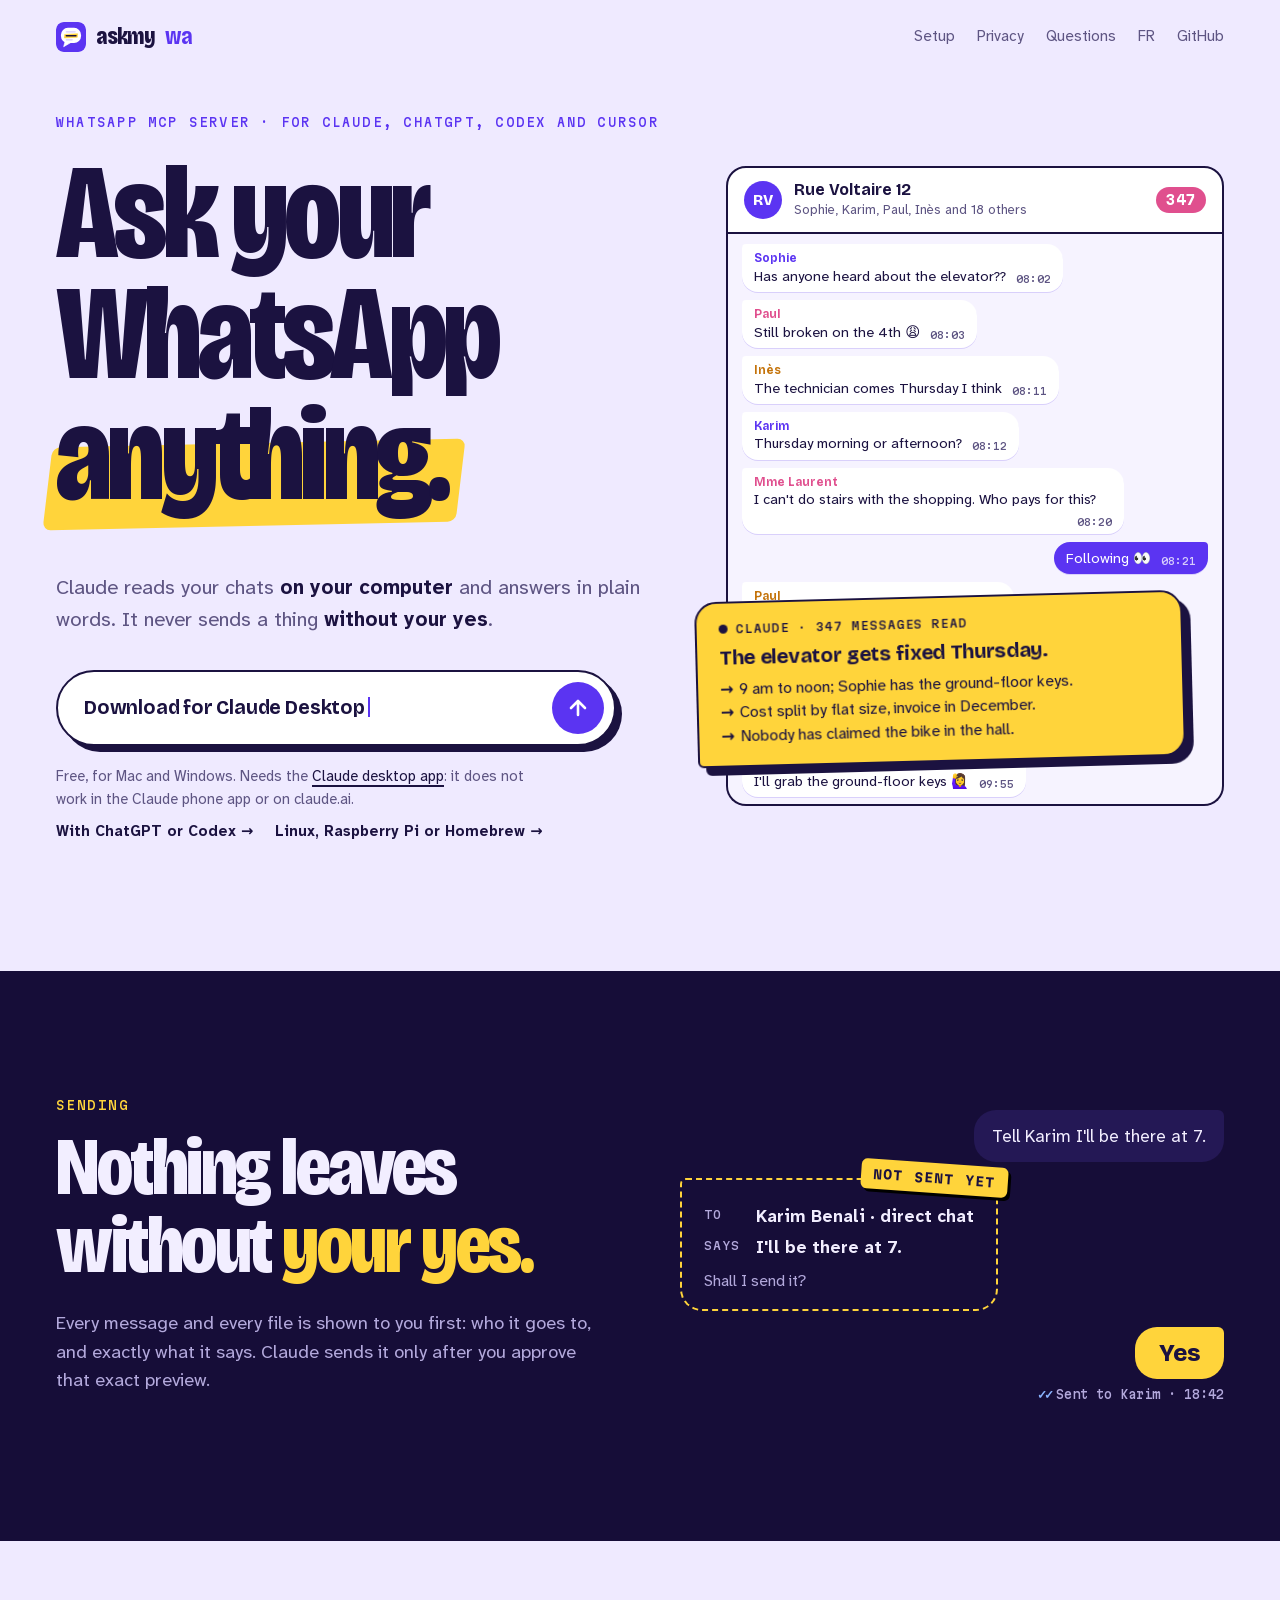
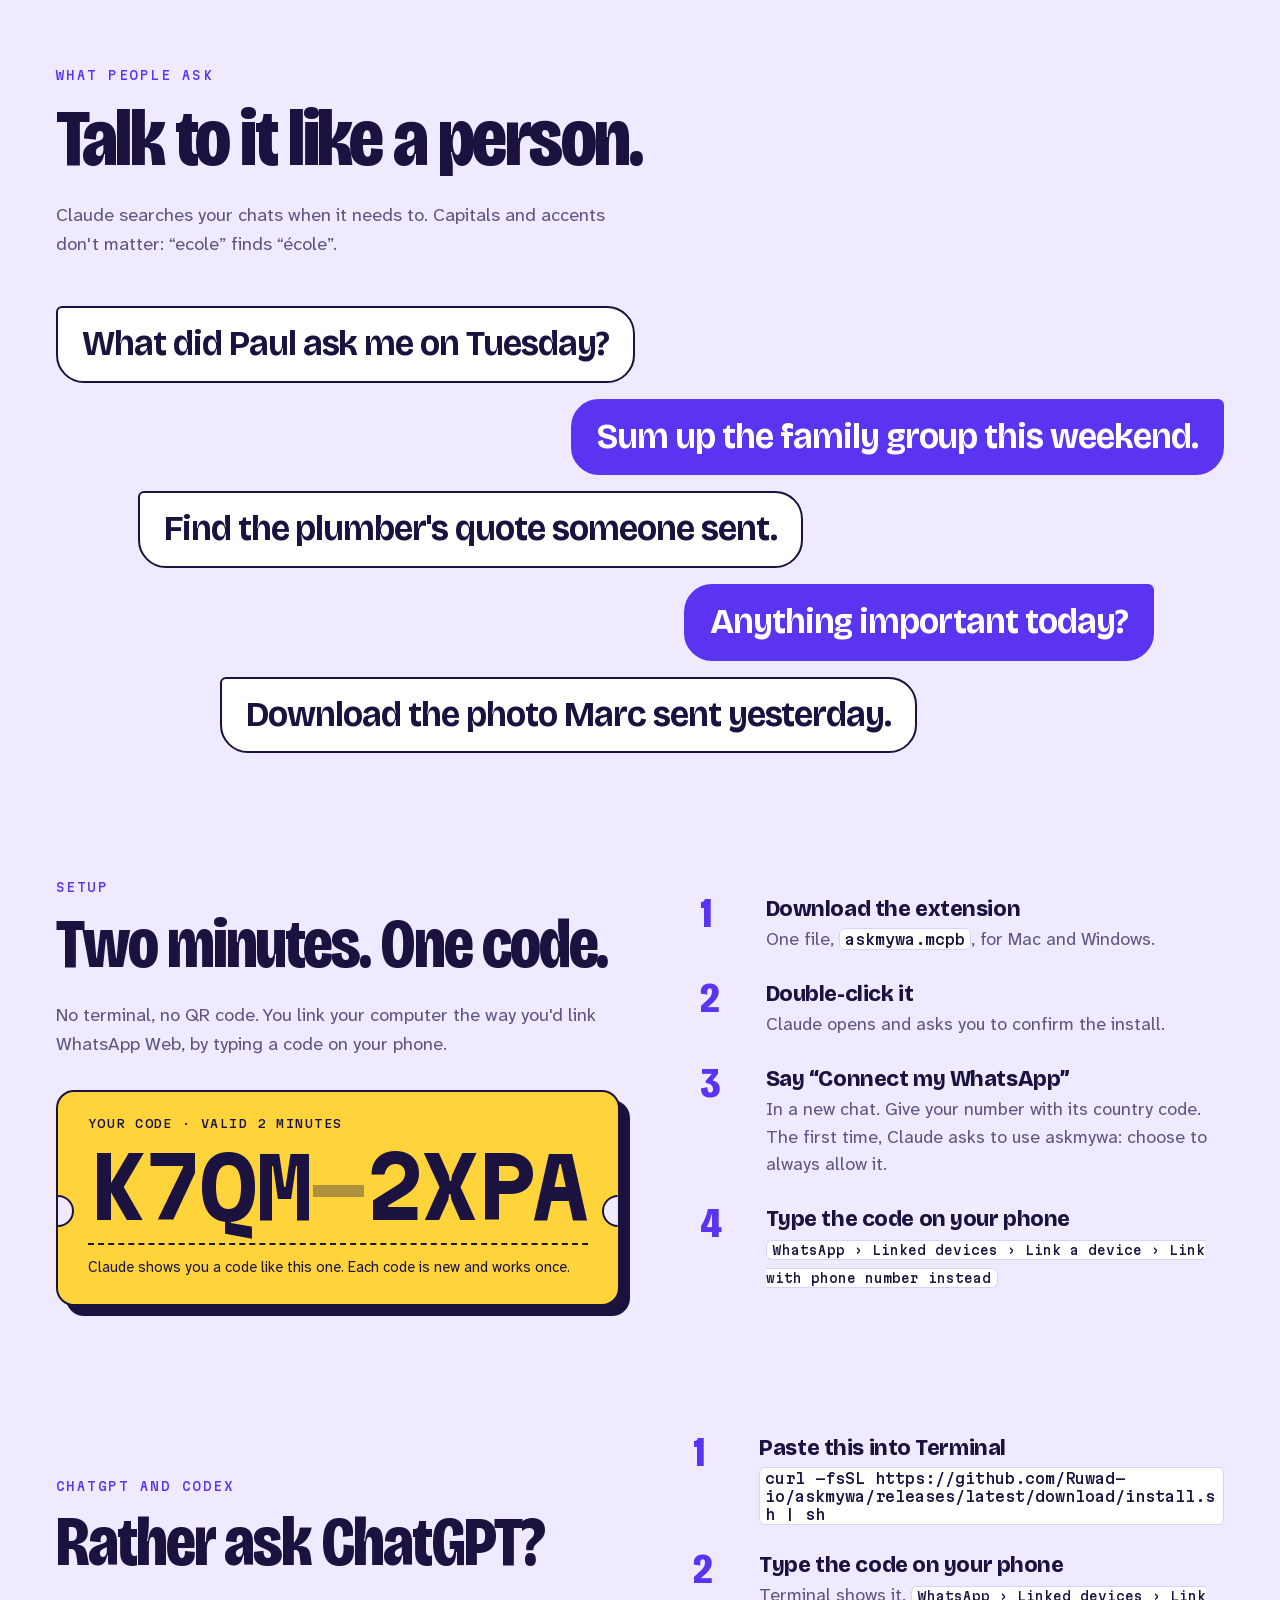
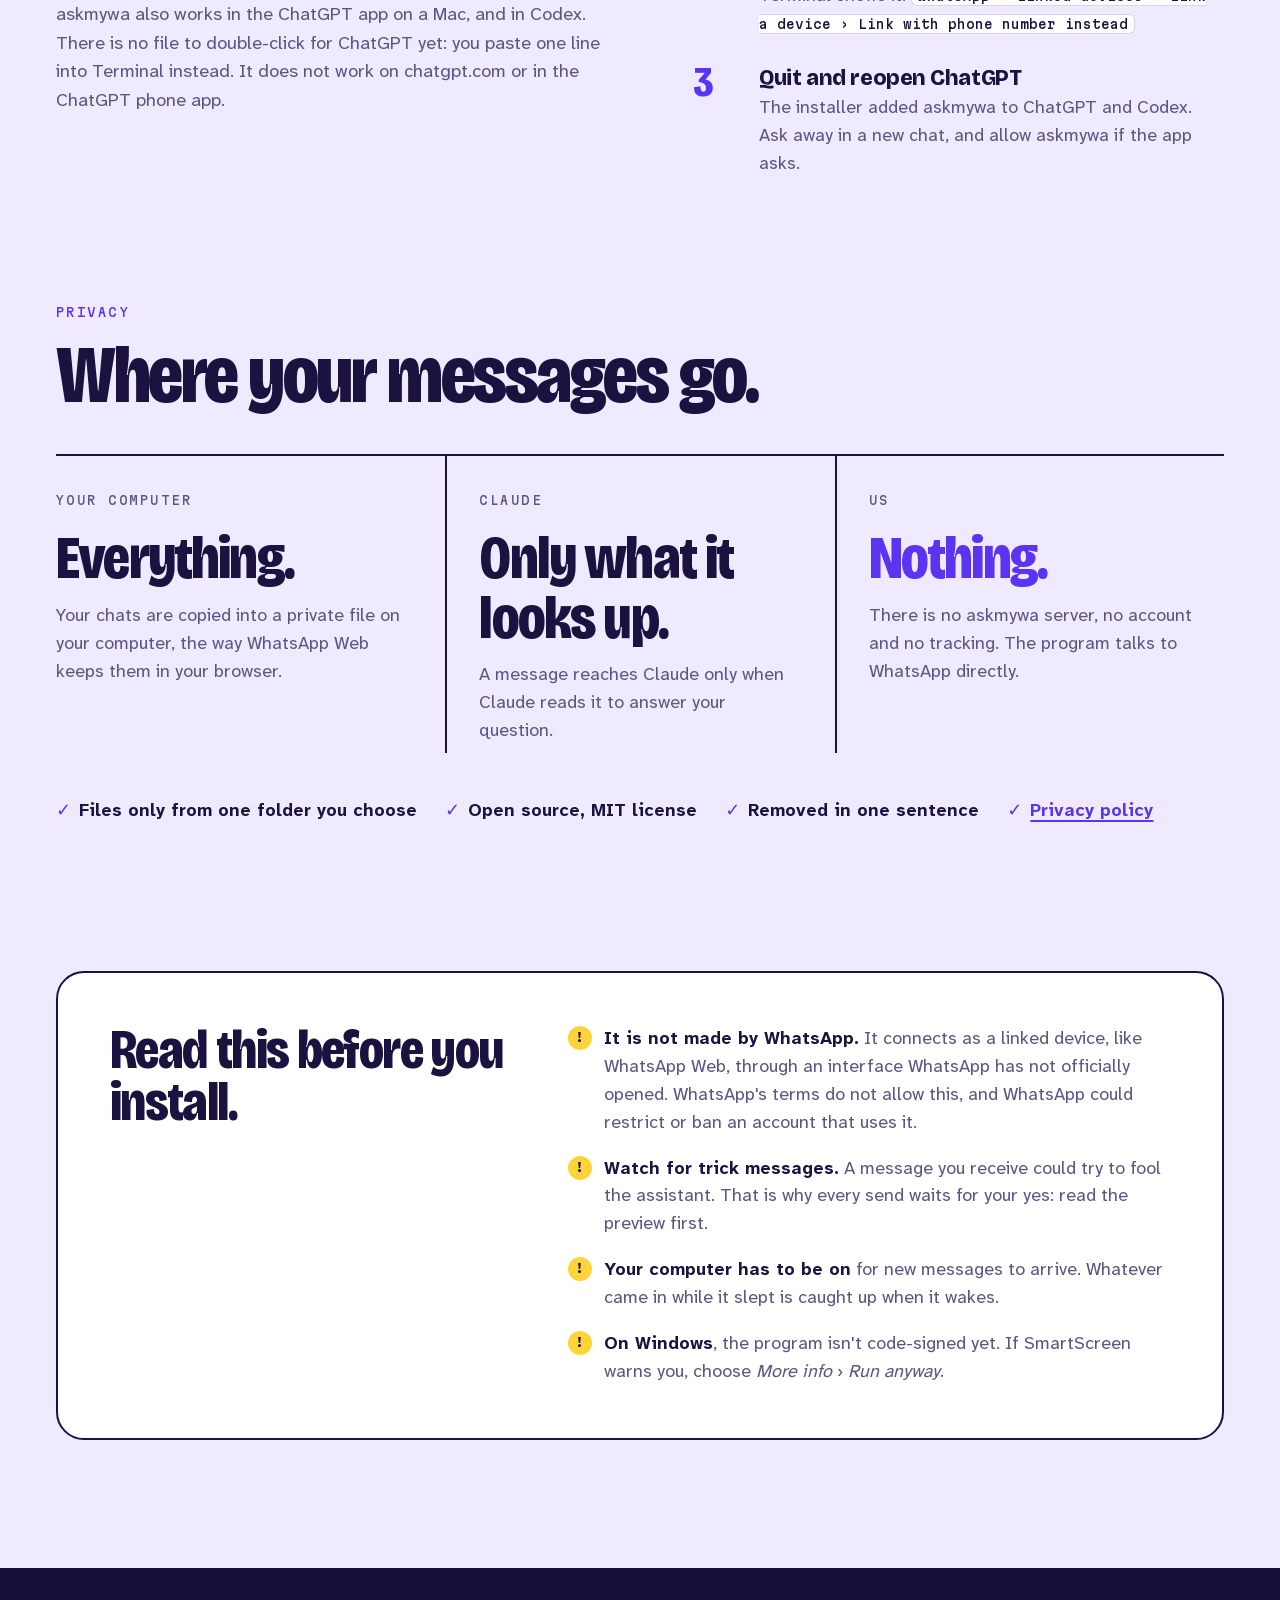
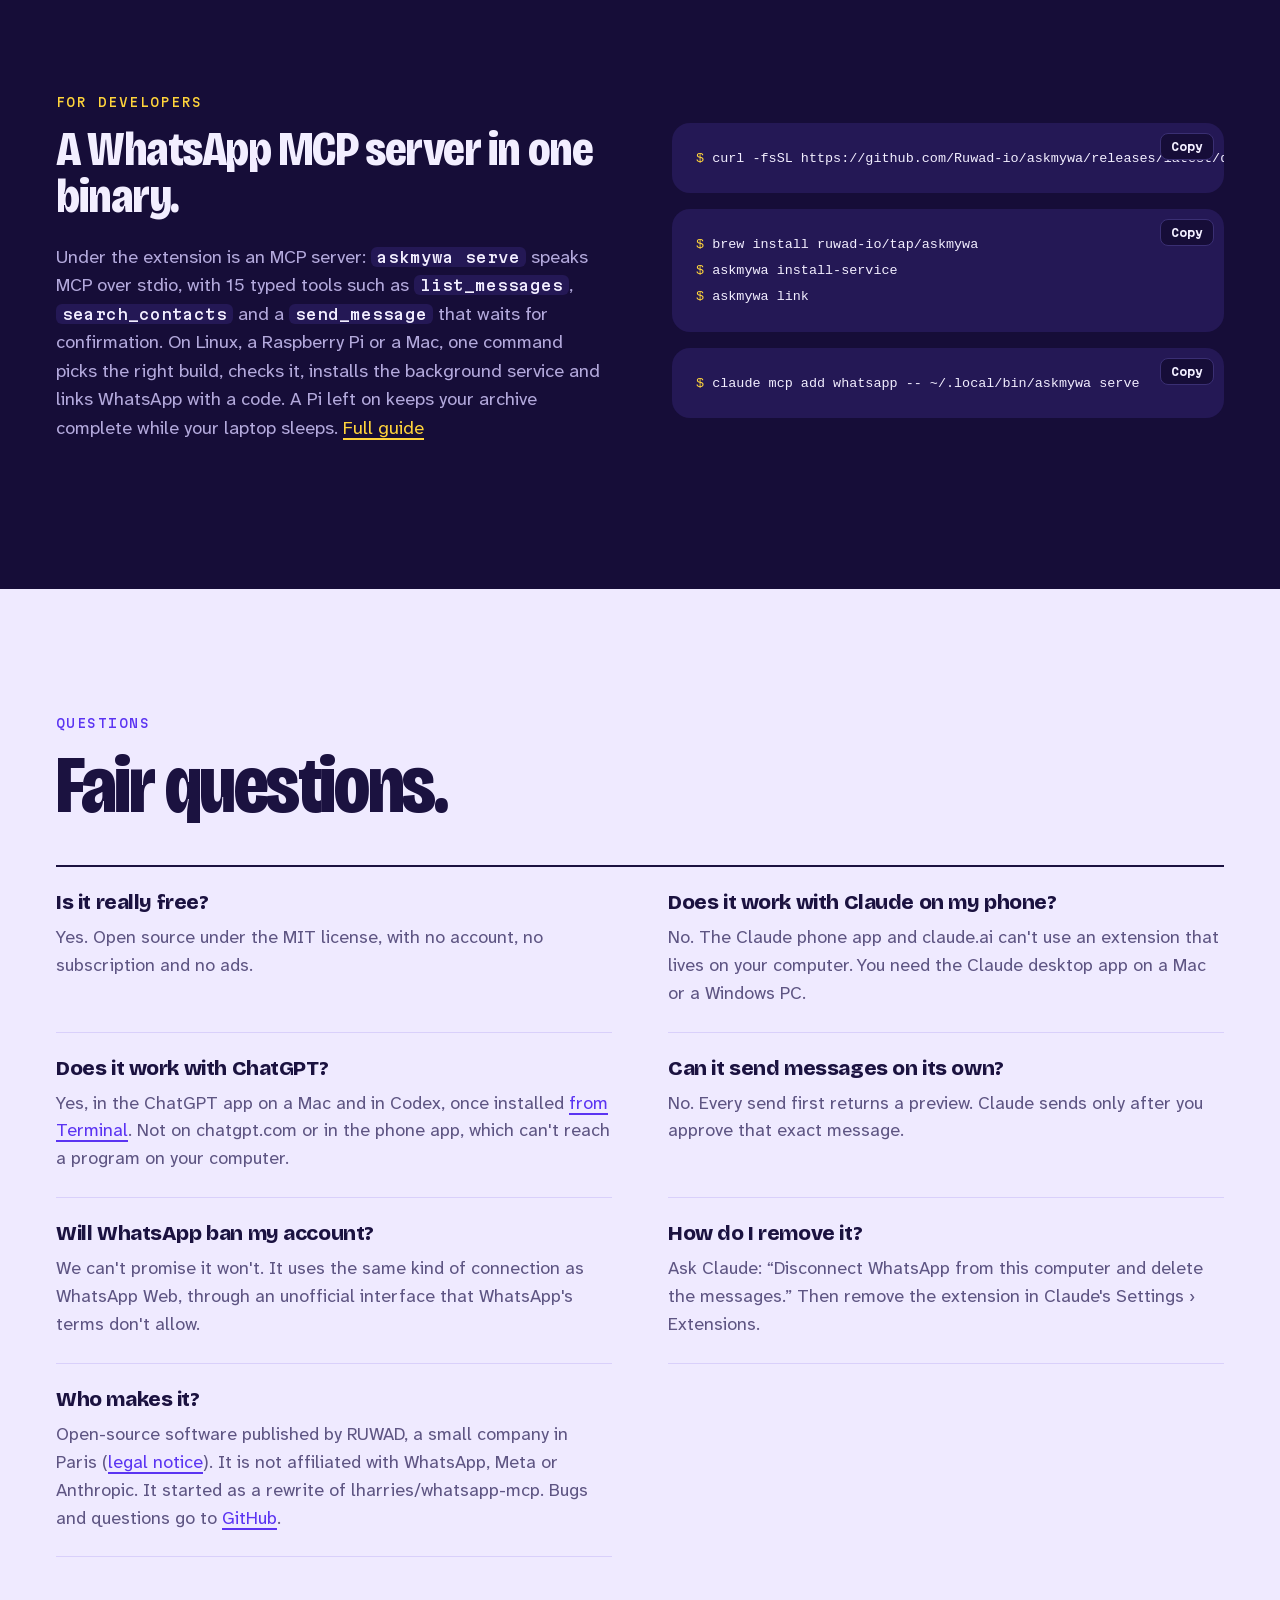
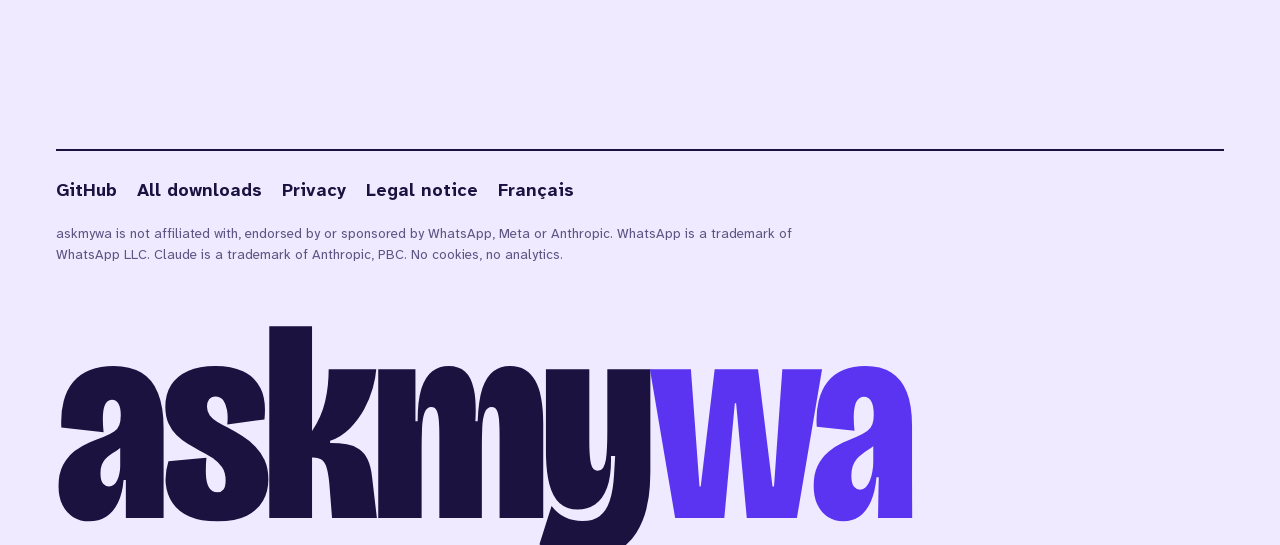
==== commit f2f22cb7: "Setup steps: tell users Claude asks once to use askmywa, and to always allow it" ====
--- a/site/index.html
+++ b/site/index.html
@@ -162,7 +162,7 @@
     <ol class="steps">
       <li><div><h3>Download the extension</h3><p>One file, <code>askmywa.mcpb</code>, for Mac and Windows.</p></div></li>
       <li><div><h3>Double-click it</h3><p>Claude opens and asks you to confirm the install.</p></div></li>
-      <li><div><h3>Say “Connect my WhatsApp”</h3><p>In a new chat. Give your number with its country code.</p></div></li>
+      <li><div><h3>Say “Connect my WhatsApp”</h3><p>In a new chat. Give your number with its country code. The first time, Claude asks to use askmywa: choose to always allow it.</p></div></li>
       <li><div><h3>Type the code on your phone</h3><p><span class="path">WhatsApp › Linked devices › Link a device › Link with phone number instead</span></p></div></li>
     </ol>
   </div>
@@ -178,7 +178,7 @@
     <ol class="steps">
       <li><div><h3>Paste this into Terminal</h3><p><code class="cmd">curl -fsSL https://github.com/Ruwad-io/askmywa/releases/latest/download/install.sh | sh</code></p></div></li>
       <li><div><h3>Type the code on your phone</h3><p>Terminal shows it. <span class="path">WhatsApp › Linked devices › Link a device › Link with phone number instead</span></p></div></li>
-      <li><div><h3>Quit and reopen ChatGPT</h3><p>The installer added askmywa to ChatGPT and Codex. Ask away in a new chat.</p></div></li>
+      <li><div><h3>Quit and reopen ChatGPT</h3><p>The installer added askmywa to ChatGPT and Codex. Ask away in a new chat, and allow askmywa if the app asks.</p></div></li>
     </ol>
   </div>
 </section>
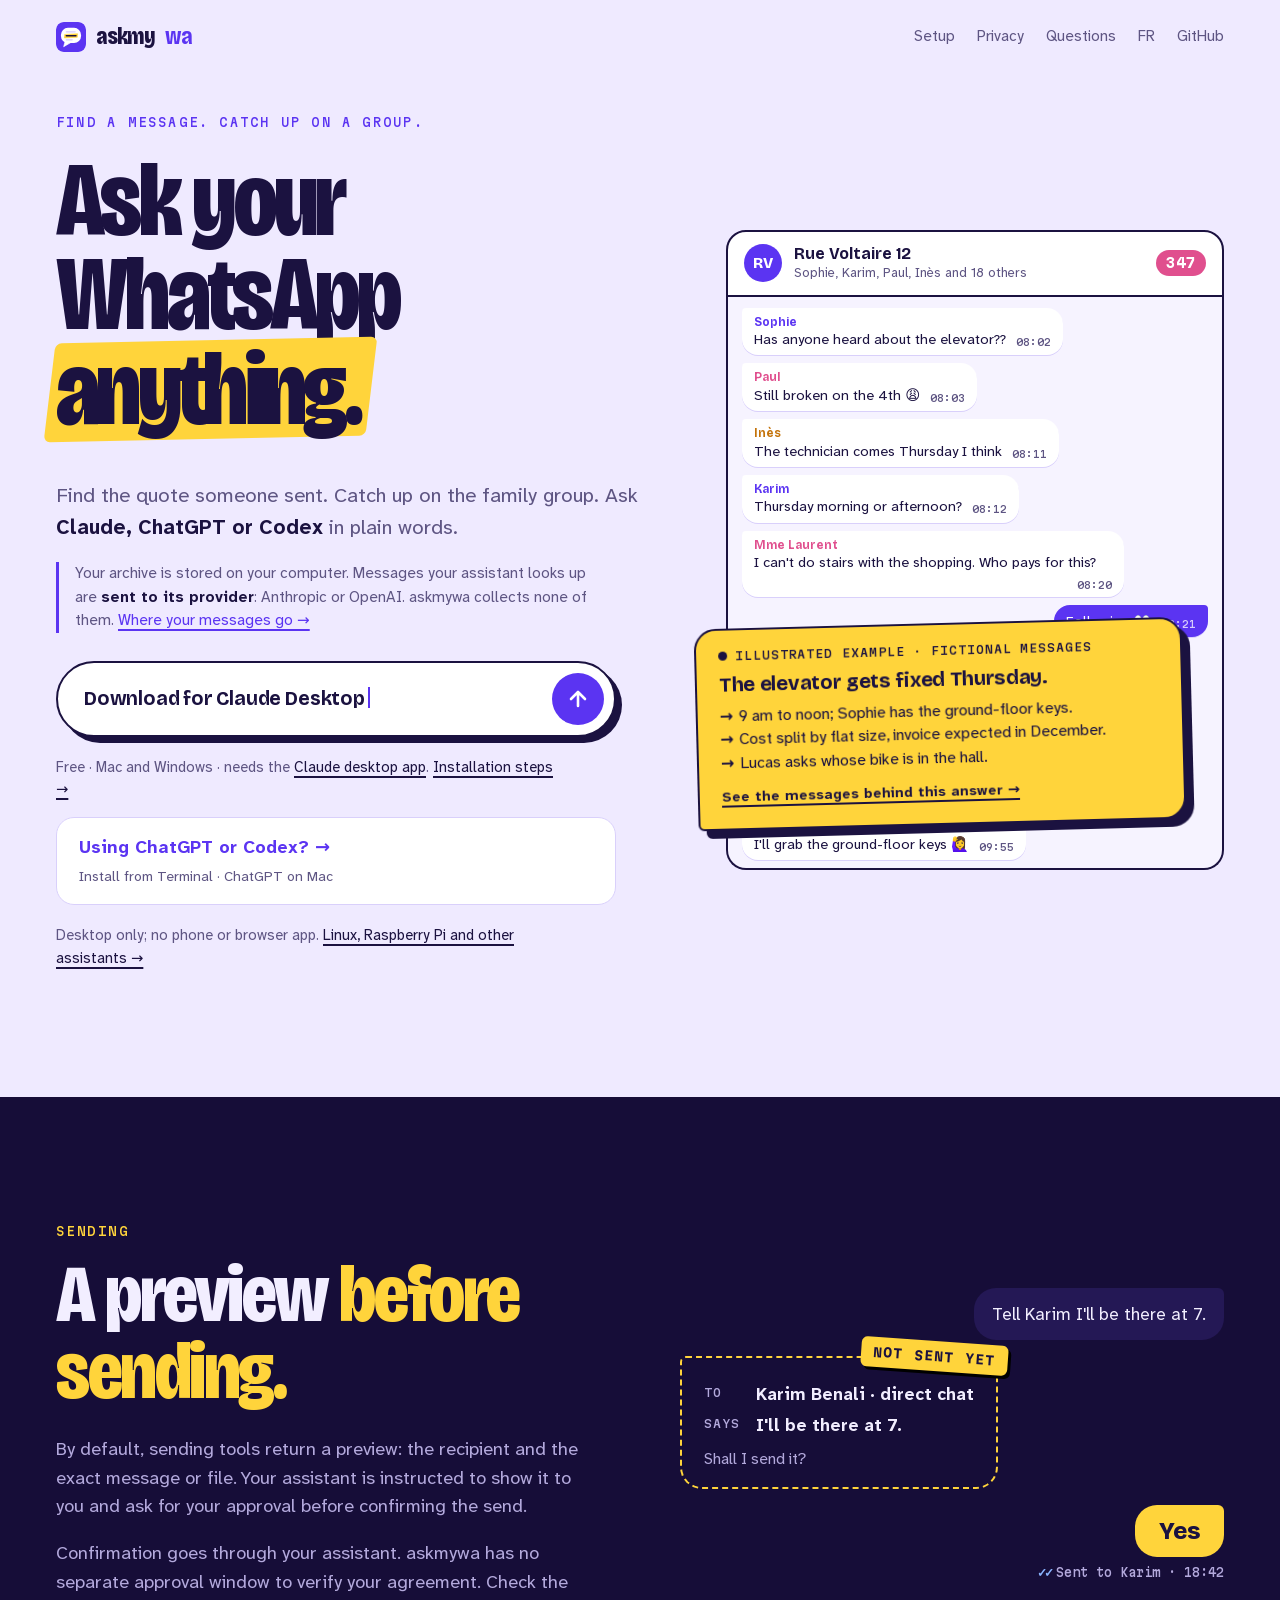
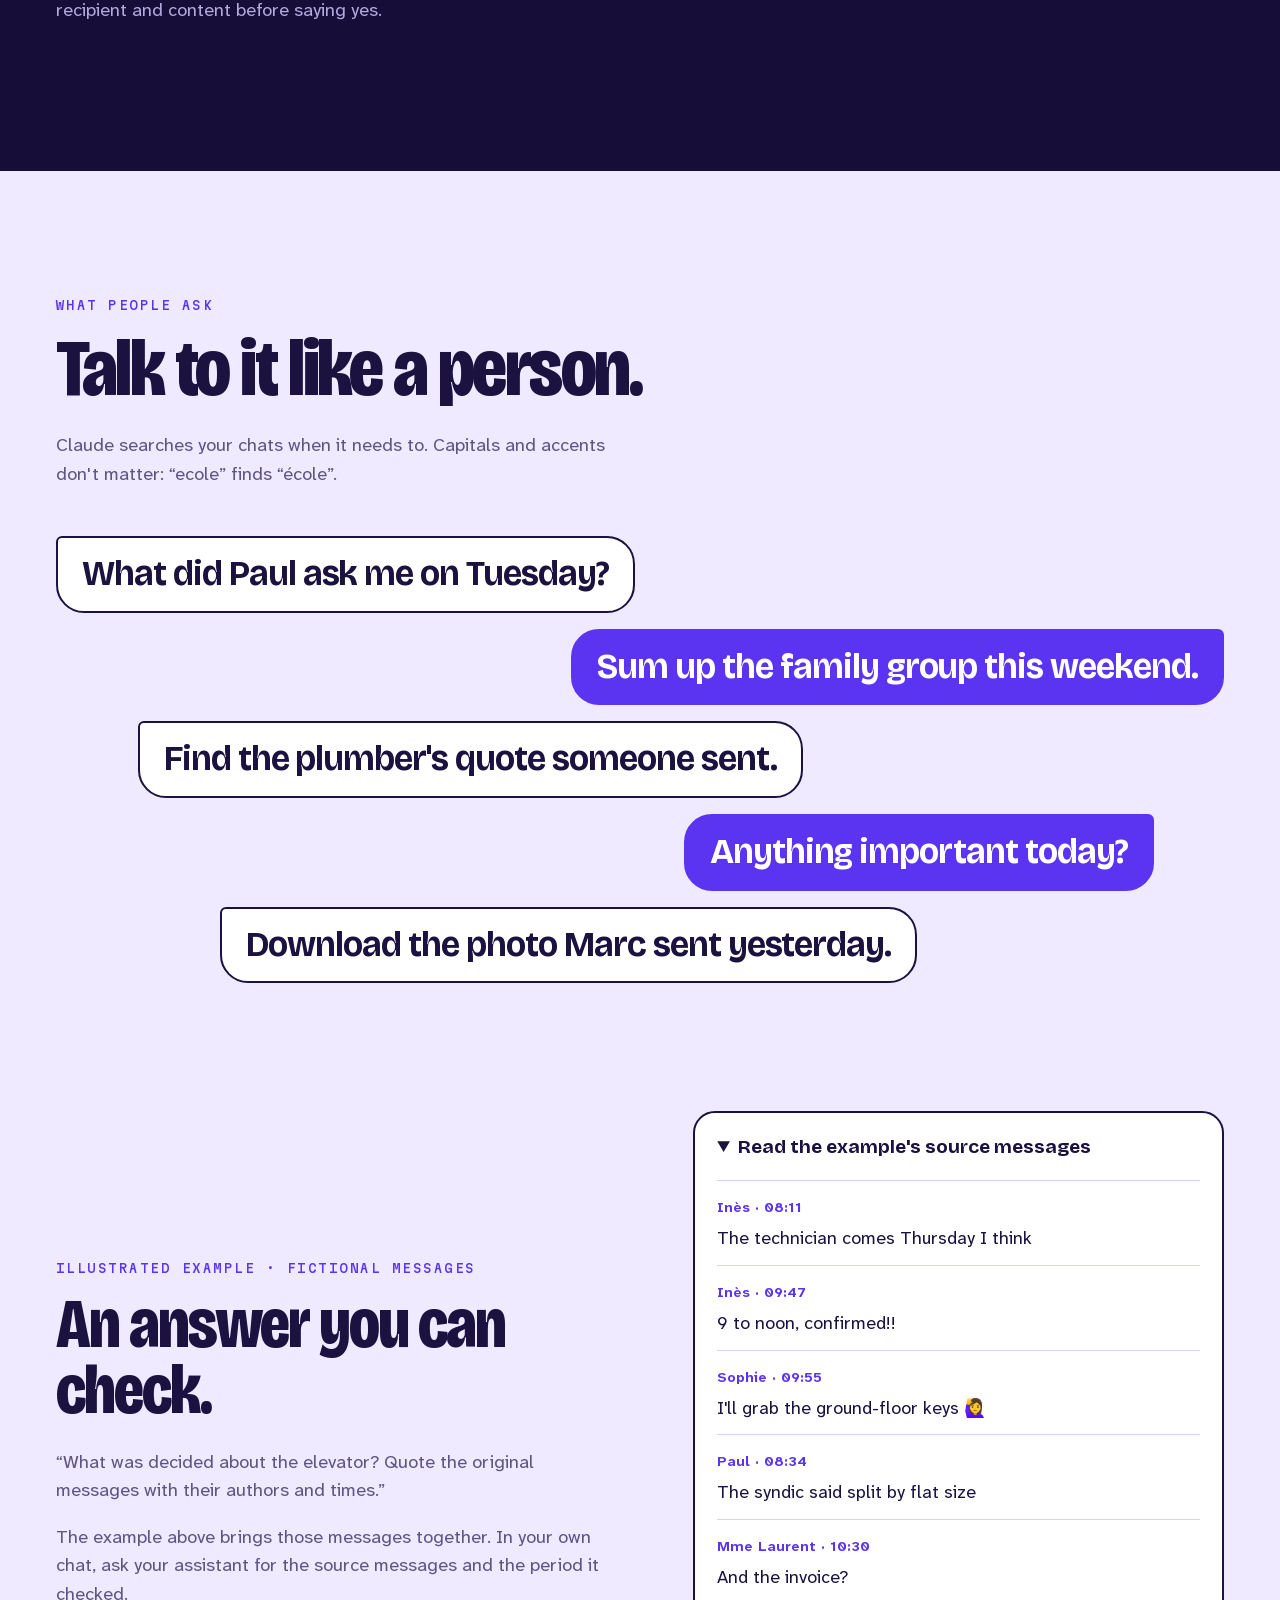
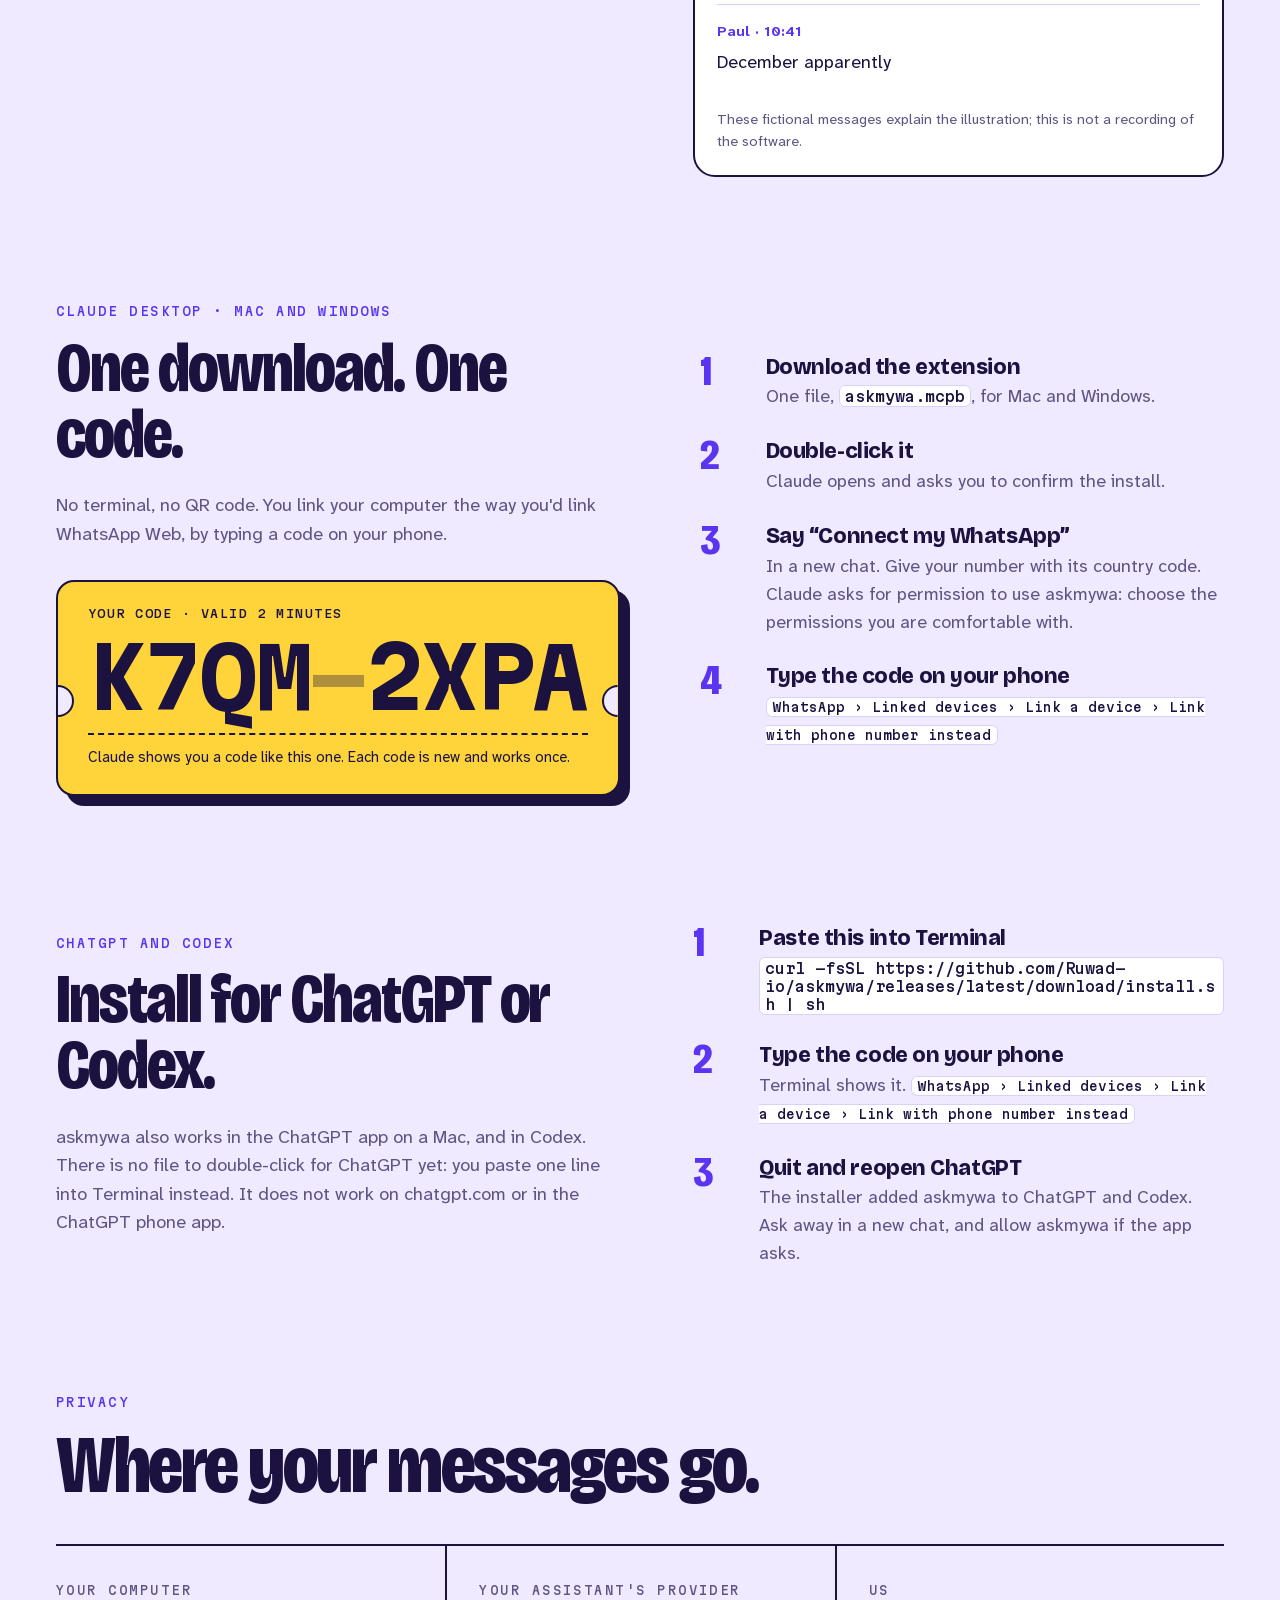
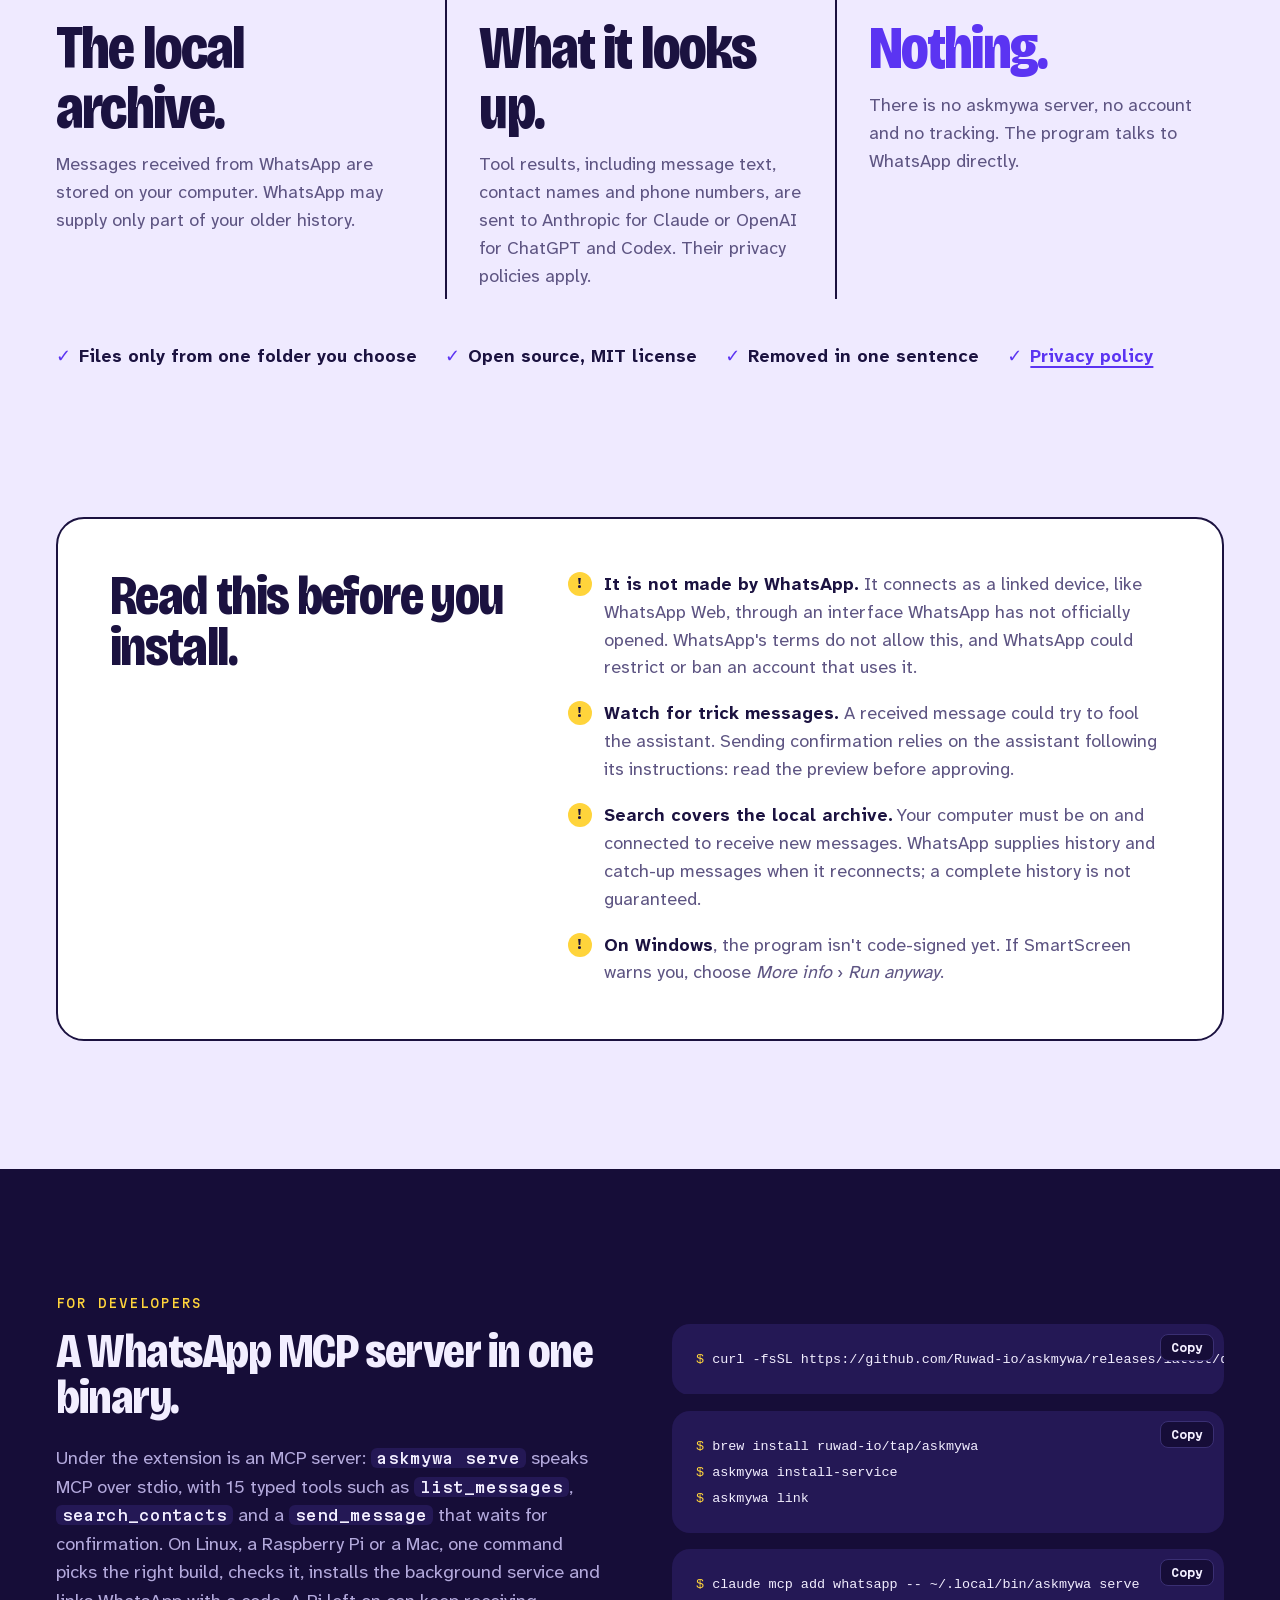
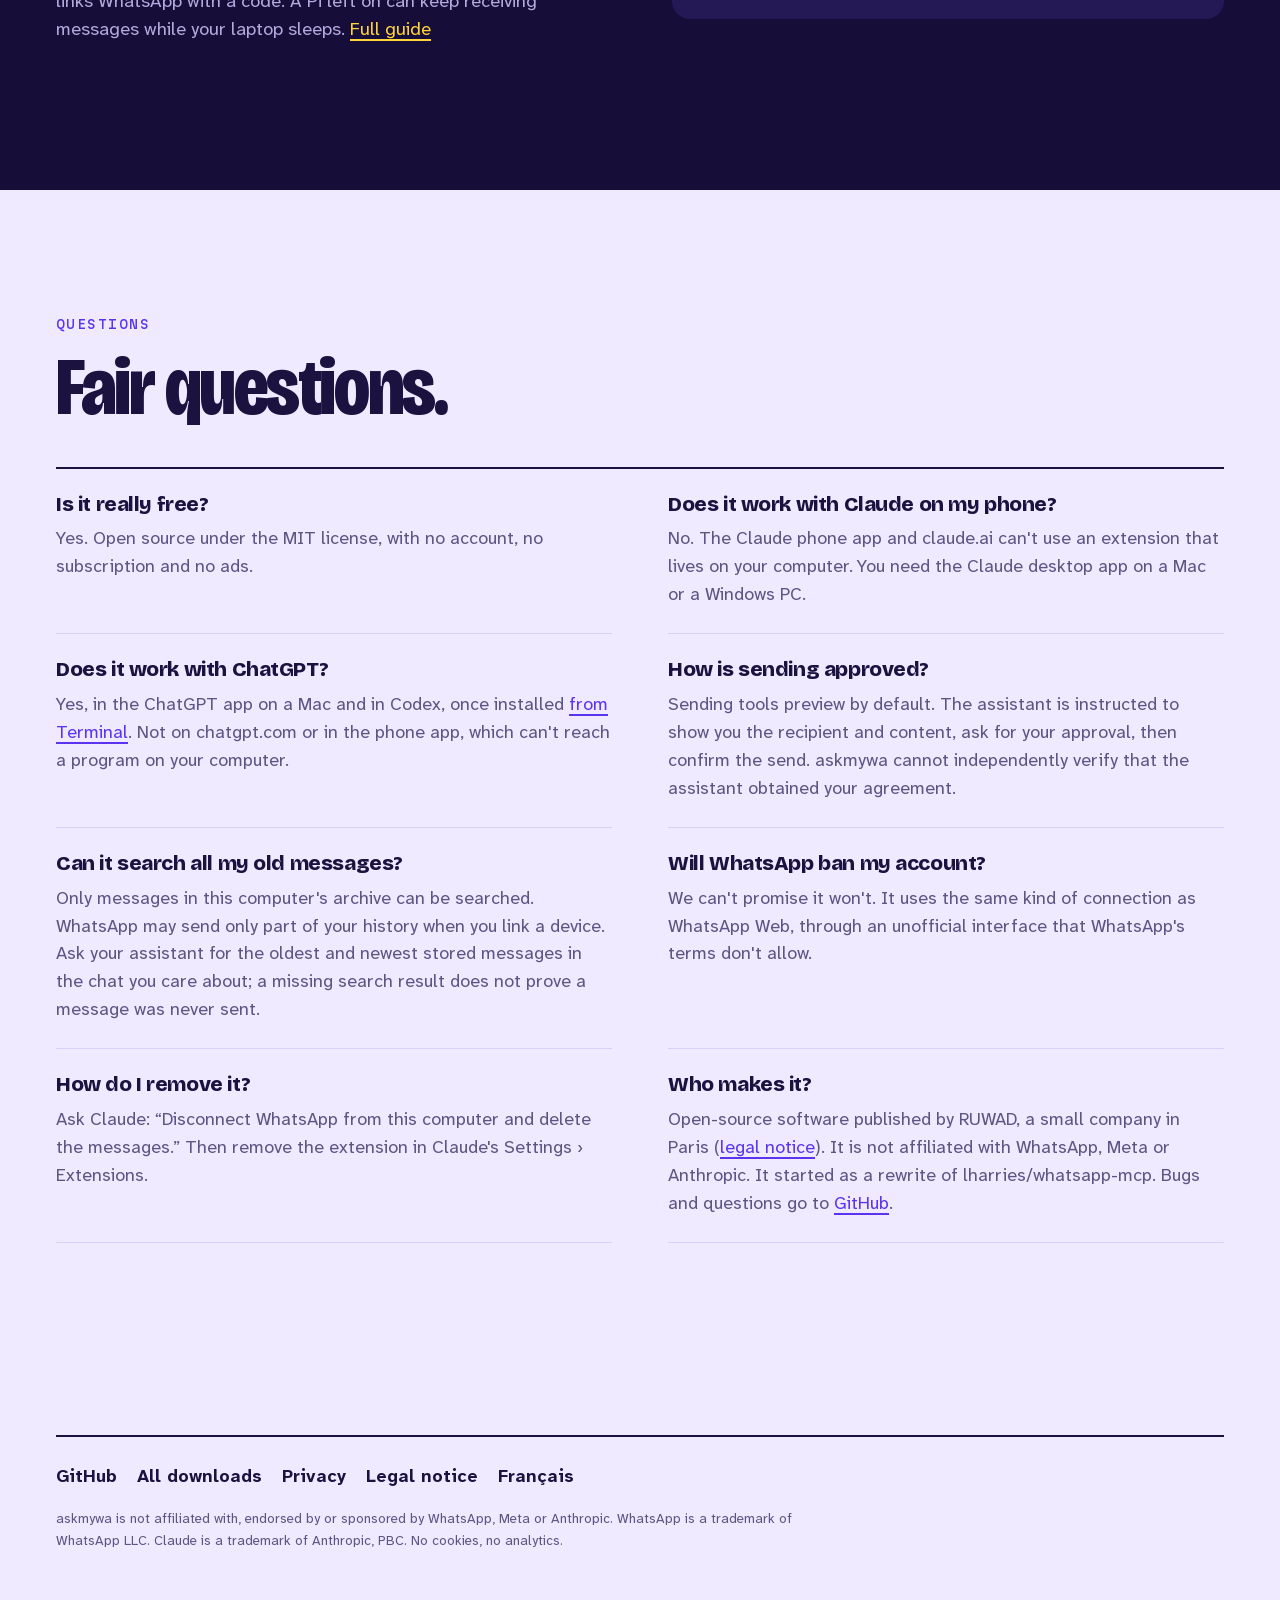
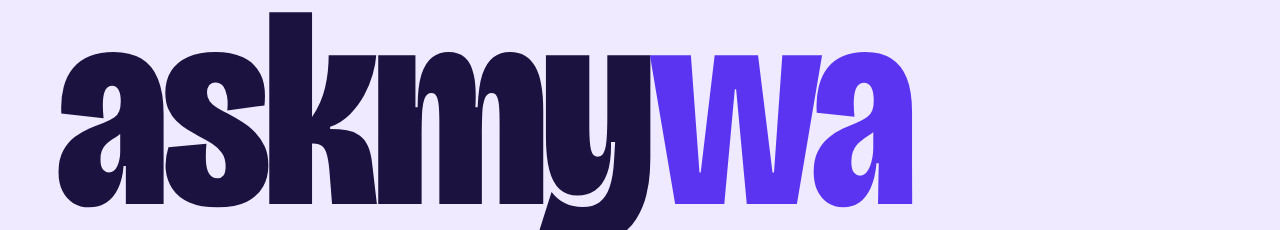
==== commit b117e7d2: "Clarify site privacy, sending approval and assistant setup" ====
--- a/site/index.html
+++ b/site/index.html
@@ -4,7 +4,7 @@
 <meta charset="utf-8">
 <meta name="viewport" content="width=device-width, initial-scale=1">
 <title>askmywa — WhatsApp MCP for Claude and ChatGPT: ask your WhatsApp anything</title>
-<meta name="description" content="Free, open-source WhatsApp MCP server for Claude Desktop, ChatGPT and Codex. Your AI searches and sums up your WhatsApp chats on your computer, and sends nothing without your yes. Mac, Windows, Linux, Raspberry Pi.">
+<meta name="description" content="Find and summarize WhatsApp messages with Claude, ChatGPT or Codex. Local archive; messages looked up are sent to your AI provider. Free and open source.">
 <link rel="canonical" href="https://askmywa.com/">
 <link rel="alternate" hreflang="en" href="https://askmywa.com/">
 <link rel="alternate" hreflang="fr" href="https://askmywa.com/fr/">
@@ -20,14 +20,14 @@
 <meta property="og:site_name" content="askmywa">
 <meta property="og:url" content="https://askmywa.com/">
 <meta property="og:title" content="askmywa — WhatsApp MCP for Claude and ChatGPT: ask your WhatsApp anything">
-<meta property="og:description" content="Ask Claude to find, sum up and answer your WhatsApp messages. Your chats stay on your computer; nothing is sent without your yes.">
-<meta property="og:image" content="https://askmywa.com/assets/og-en.png">
+<meta property="og:description" content="Find and summarize WhatsApp messages with Claude, ChatGPT or Codex. Local archive; messages looked up are sent to your AI provider. Free and open source.">
+<meta property="og:image" content="https://askmywa.com/assets/og-en.jpg">
 <meta property="og:image:width" content="1200">
 <meta property="og:image:height" content="630">
 <meta property="og:locale" content="en_US">
 <meta property="og:locale:alternate" content="fr_FR">
 <meta name="twitter:card" content="summary_large_image">
-<script type="application/ld+json">{"@context": "https://schema.org", "@type": "SoftwareApplication", "name": "askmywa (whatsapp-mcp)", "alternateName": ["WhatsApp MCP", "whatsapp-mcp"], "url": "https://askmywa.com/", "inLanguage": "en", "description": "Free, open-source WhatsApp MCP server for Claude Desktop, ChatGPT and Codex. Your AI searches and sums up your WhatsApp chats on your computer, and sends nothing without your yes. Mac, Windows, Linux, Raspberry Pi.", "applicationCategory": "CommunicationApplication", "applicationSubCategory": "MCP server", "operatingSystem": "macOS, Windows, Linux, Raspberry Pi OS", "softwareRequirements": "Claude Desktop, the ChatGPT desktop app, Codex, or any MCP client", "offers": {"@type": "Offer", "price": "0", "priceCurrency": "EUR"}, "license": "https://opensource.org/licenses/MIT", "isAccessibleForFree": true, "codeRepository": "https://github.com/Ruwad-io/askmywa", "downloadUrl": "https://github.com/Ruwad-io/askmywa/releases/latest", "image": "https://askmywa.com/assets/og-en.png"}</script>
+<script type="application/ld+json">{"@context": "https://schema.org", "@type": "SoftwareApplication", "name": "askmywa (whatsapp-mcp)", "alternateName": ["WhatsApp MCP", "whatsapp-mcp"], "url": "https://askmywa.com/", "inLanguage": "en", "description": "Find and summarize WhatsApp messages with Claude, ChatGPT or Codex. Local archive; messages looked up are sent to your AI provider. Free and open source.", "applicationCategory": "CommunicationApplication", "applicationSubCategory": "MCP server", "operatingSystem": "macOS, Windows, Linux, Raspberry Pi OS", "softwareRequirements": "Claude Desktop, the ChatGPT desktop app, Codex, or any MCP client", "offers": {"@type": "Offer", "price": "0", "priceCurrency": "EUR"}, "license": "https://opensource.org/licenses/MIT", "isAccessibleForFree": true, "codeRepository": "https://github.com/Ruwad-io/askmywa", "downloadUrl": "https://github.com/Ruwad-io/askmywa/releases/latest", "image": "https://askmywa.com/assets/og-en.jpg"}</script>
 </head>
 <body>
 <a class="skip" href="#main">Skip to content</a>
@@ -47,16 +47,18 @@
   <main id="main">
   <div class="hero">
     <div>
-      <p class="eyebrow-mcp rise">WhatsApp MCP server · for Claude, ChatGPT, Codex and Cursor</p>
+      <p class="eyebrow-mcp rise">Find a message. Catch up on a group.</p>
       <h1><span class="rise">Ask your</span><br><span class="rise d1">WhatsApp</span><br><span class="rise d2 hl">anything.</span></h1>
-      <p class="lede rise d3">Claude reads your chats <strong>on your computer</strong> and answers in plain words. It never sends a thing <strong>without your yes</strong>.</p>
+      <p class="lede rise d3">Find the quote someone sent. Catch up on the family group. Ask <strong>Claude, ChatGPT or Codex</strong> in plain words.</p>
+      <p class="data-note">Your archive is stored on your computer. Messages your assistant looks up are <strong>sent to its provider</strong>: Anthropic or OpenAI. askmywa collects none of them. <a href="#privacy">Where your messages go →</a></p>
       <div class="rise d4">
         <a class="composer" href="https://github.com/Ruwad-io/askmywa/releases/latest/download/askmywa.mcpb">
           <span class="txt">Download for Claude Desktop</span>
           <span class="send" aria-hidden="true"><svg viewBox="0 0 24 24" fill="none" stroke="currentColor" stroke-width="2.6" stroke-linecap="round" stroke-linejoin="round"><path d="M12 19V5M5 12l7-7 7 7"/></svg></span>
         </a>
-        <p class="under">Free, for Mac and Windows. Needs the <a href="https://claude.ai/download">Claude desktop app</a>: it does not work in the Claude phone app or on claude.ai.<br>
-        <a class="alt-install" href="#chatgpt">With ChatGPT or Codex →</a> <a class="alt-install" href="#terminal">Linux, Raspberry Pi or Homebrew →</a></p>
+        <p class="under">Free · Mac and Windows · needs the <a href="https://claude.ai/download">Claude desktop app</a>. <a href="#setup">Installation steps →</a></p>
+        <a class="other-assistant" href="#chatgpt"><strong>Using ChatGPT or Codex? →</strong><span>Install from Terminal · ChatGPT on Mac</span></a>
+        <p class="under">Desktop only; no phone or browser app. <a href="#terminal">Linux, Raspberry Pi and other assistants →</a></p>
       </div>
     </div>
 
@@ -99,13 +101,14 @@
         </div>
       </div>
       <figcaption class="answer">
-        <span class="who">Claude · 347 messages read</span>
+        <span class="who">Illustrated example · fictional messages</span>
         <p>The elevator gets fixed Thursday.</p>
         <ul>
           <li>9 am to noon; Sophie has the ground-floor keys.</li>
-          <li>Cost split by flat size, invoice in December.</li>
-          <li>Nobody has claimed the bike in the hall.</li>
+          <li>Cost split by flat size, invoice expected in December.</li>
+          <li>Lucas asks whose bike is in the hall.</li>
         </ul>
+        <a class="example-link" href="#example">See the messages behind this answer →</a>
       </figcaption>
     </figure>
   </div>
@@ -116,8 +119,9 @@
   <div class="wrap yes">
     <div>
       <p class="kicker">Sending</p>
-      <h2 id="yes-h">Nothing leaves without <em>your yes.</em></h2>
-      <p class="lead2">Every message and every file is shown to you first: who it goes to, and exactly what it says. Claude sends it only after you approve that exact preview.</p>
+      <h2 id="yes-h">A preview <em>before sending.</em></h2>
+      <p class="lead2">By default, sending tools return a preview: the recipient and the exact message or file. Your assistant is instructed to show it to you and ask for your approval before confirming the send.</p>
+      <p class="lead2">Confirmation goes through your assistant. askmywa has no separate approval window to verify your agreement. Check the recipient and content before saying yes.</p>
     </div>
     <div class="thread" aria-label="Example: sending a message">
       <div class="b you">Tell Karim I'll be there at 7.</div>
@@ -147,11 +151,34 @@
   </div>
 </section>
 
+<section class="band" id="example" aria-labelledby="example-h" style="padding-top:0">
+  <div class="wrap setup">
+    <div>
+      <p class="kicker">Illustrated example · fictional messages</p>
+      <h2 id="example-h">An answer you can check.</h2>
+      <p class="lead2">“What was decided about the elevator? Quote the original messages with their authors and times.”</p>
+      <p class="lead2">The example above brings those messages together. In your own chat, ask your assistant for the source messages and the period it checked.</p>
+    </div>
+    <details class="sources" open>
+      <summary>Read the example's source messages</summary>
+      <ul>
+        <li><b>Inès · 08:11</b><p>The technician comes Thursday I think</p></li>
+        <li><b>Inès · 09:47</b><p>9 to noon, confirmed!!</p></li>
+        <li><b>Sophie · 09:55</b><p>I'll grab the ground-floor keys 🙋‍♀️</p></li>
+        <li><b>Paul · 08:34</b><p>The syndic said split by flat size</p></li>
+        <li><b>Mme Laurent · 10:30</b><p>And the invoice?</p></li>
+        <li><b>Paul · 10:41</b><p>December apparently</p></li>
+      </ul>
+      <p class="source-note">These fictional messages explain the illustration; this is not a recording of the software.</p>
+    </details>
+  </div>
+</section>
+
 <section class="band" id="setup" aria-labelledby="setup-h" style="padding-top:0">
   <div class="wrap setup">
     <div>
-      <p class="kicker">Setup</p>
-      <h2 id="setup-h">Two minutes. One code.</h2>
+      <p class="kicker">Claude Desktop · Mac and Windows</p>
+      <h2 id="setup-h">One download. One code.</h2>
       <p class="lead2">No terminal, no QR code. You link your computer the way you'd link WhatsApp Web, by typing a code on your phone.</p>
       <div class="ticket" aria-label="Example pairing code">
         <div class="lbl">Your code · valid 2 minutes</div>
@@ -162,7 +189,7 @@
     <ol class="steps">
       <li><div><h3>Download the extension</h3><p>One file, <code>askmywa.mcpb</code>, for Mac and Windows.</p></div></li>
       <li><div><h3>Double-click it</h3><p>Claude opens and asks you to confirm the install.</p></div></li>
-      <li><div><h3>Say “Connect my WhatsApp”</h3><p>In a new chat. Give your number with its country code. The first time, Claude asks to use askmywa: choose to always allow it.</p></div></li>
+      <li><div><h3>Say “Connect my WhatsApp”</h3><p>In a new chat. Give your number with its country code. Claude asks for permission to use askmywa: choose the permissions you are comfortable with.</p></div></li>
       <li><div><h3>Type the code on your phone</h3><p><span class="path">WhatsApp › Linked devices › Link a device › Link with phone number instead</span></p></div></li>
     </ol>
   </div>
@@ -172,7 +199,7 @@
   <div class="wrap setup">
     <div>
       <p class="kicker">ChatGPT and Codex</p>
-      <h2 id="chatgpt-h">Rather ask ChatGPT?</h2>
+      <h2 id="chatgpt-h">Install for ChatGPT or Codex.</h2>
       <p class="lead2">askmywa also works in the ChatGPT app on a Mac, and in Codex. There is no file to double-click for ChatGPT yet: you paste one line into Terminal instead. It does not work on chatgpt.com or in the ChatGPT phone app.</p>
     </div>
     <ol class="steps">
@@ -188,8 +215,8 @@
     <p class="kicker">Privacy</p>
     <h2 id="privacy-h">Where your messages go.</h2>
     <div class="where">
-      <div><span class="place">Your computer</span><p class="what">Everything.</p><p>Your chats are copied into a private file on your computer, the way WhatsApp Web keeps them in your browser.</p></div>
-      <div><span class="place">Claude</span><p class="what">Only what it looks up.</p><p>A message reaches Claude only when Claude reads it to answer your question.</p></div>
+      <div><span class="place">Your computer</span><p class="what">The local archive.</p><p>Messages received from WhatsApp are stored on your computer. WhatsApp may supply only part of your older history.</p></div>
+      <div><span class="place">Your assistant's provider</span><p class="what">What it looks up.</p><p>Tool results, including message text, contact names and phone numbers, are sent to Anthropic for Claude or OpenAI for ChatGPT and Codex. Their privacy policies apply.</p></div>
       <div><span class="place">Us</span><p class="what">Nothing.</p><p>There is no askmywa server, no account and no tracking. The program talks to WhatsApp directly.</p></div>
     </div>
     <p class="guarantees"><span>Files only from one folder you choose</span><span>Open source, MIT license</span><span>Removed in one sentence</span><span><a href="privacy/">Privacy policy</a></span></p>
@@ -202,8 +229,8 @@
       <h2 id="honest-h">Read this before you install.</h2>
       <ul>
         <li><b>It is not made by WhatsApp.</b> It connects as a linked device, like WhatsApp Web, through an interface WhatsApp has not officially opened. WhatsApp's terms do not allow this, and WhatsApp could restrict or ban an account that uses it.</li>
-        <li><b>Watch for trick messages.</b> A message you receive could try to fool the assistant. That is why every send waits for your yes: read the preview first.</li>
-        <li><b>Your computer has to be on</b> for new messages to arrive. Whatever came in while it slept is caught up when it wakes.</li>
+        <li><b>Watch for trick messages.</b> A received message could try to fool the assistant. Sending confirmation relies on the assistant following its instructions: read the preview before approving.</li>
+        <li><b>Search covers the local archive.</b> Your computer must be on and connected to receive new messages. WhatsApp supplies history and catch-up messages when it reconnects; a complete history is not guaranteed.</li>
         <li><b>On Windows</b>, the program isn't code-signed yet. If SmartScreen warns you, choose <i>More info</i> › <i>Run anyway</i>.</li>
       </ul>
     </div>
@@ -215,7 +242,7 @@
     <div>
       <p class="kicker">For developers</p>
       <h2 id="terminal-h">A WhatsApp MCP server in one binary.</h2>
-      <p class="lead2">Under the extension is an MCP server: <code>askmywa serve</code> speaks MCP over stdio, with 15 typed tools such as <code>list_messages</code>, <code>search_contacts</code> and a <code>send_message</code> that waits for confirmation. On Linux, a Raspberry Pi or a Mac, one command picks the right build, checks it, installs the background service and links WhatsApp with a code. A Pi left on keeps your archive complete while your laptop sleeps. <a href="https://github.com/Ruwad-io/askmywa#install-without-the-extension-mac-windows-linux">Full guide</a></p>
+      <p class="lead2">Under the extension is an MCP server: <code>askmywa serve</code> speaks MCP over stdio, with 15 typed tools such as <code>list_messages</code>, <code>search_contacts</code> and a <code>send_message</code> that waits for confirmation. On Linux, a Raspberry Pi or a Mac, one command picks the right build, checks it, installs the background service and links WhatsApp with a code. A Pi left on can keep receiving messages while your laptop sleeps. <a href="https://github.com/Ruwad-io/askmywa#install-without-the-extension-mac-windows-linux">Full guide</a></p>
     </div>
     <div>
       <pre class="term"><code><span class="p">$ </span>curl -fsSL https://github.com/Ruwad-io/askmywa/releases/latest/download/install.sh | sh</code></pre>
@@ -235,7 +262,8 @@
       <div><h3>Is it really free?</h3><p>Yes. Open source under the MIT license, with no account, no subscription and no ads.</p></div>
       <div><h3>Does it work with Claude on my phone?</h3><p>No. The Claude phone app and claude.ai can't use an extension that lives on your computer. You need the Claude desktop app on a Mac or a Windows PC.</p></div>
       <div><h3>Does it work with ChatGPT?</h3><p>Yes, in the ChatGPT app on a Mac and in Codex, once installed <a href="#chatgpt">from Terminal</a>. Not on chatgpt.com or in the phone app, which can't reach a program on your computer.</p></div>
-      <div><h3>Can it send messages on its own?</h3><p>No. Every send first returns a preview. Claude sends only after you approve that exact message.</p></div>
+      <div><h3>How is sending approved?</h3><p>Sending tools preview by default. The assistant is instructed to show you the recipient and content, ask for your approval, then confirm the send. askmywa cannot independently verify that the assistant obtained your agreement.</p></div>
+      <div><h3>Can it search all my old messages?</h3><p>Only messages in this computer's archive can be searched. WhatsApp may send only part of your history when you link a device. Ask your assistant for the oldest and newest stored messages in the chat you care about; a missing search result does not prove a message was never sent.</p></div>
       <div><h3>Will WhatsApp ban my account?</h3><p>We can't promise it won't. It uses the same kind of connection as WhatsApp Web, through an unofficial interface that WhatsApp's terms don't allow.</p></div>
       <div><h3>How do I remove it?</h3><p>Ask Claude: “Disconnect WhatsApp from this computer and delete the messages.” Then remove the extension in Claude's Settings › Extensions.</p></div>
       <div><h3>Who makes it?</h3><p>Open-source software published by RUWAD, a small company in Paris (<a href="legal/">legal notice</a>). It is not affiliated with WhatsApp, Meta or Anthropic. It started as a rewrite of lharries/whatsapp-mcp. Bugs and questions go to <a href="https://github.com/Ruwad-io/askmywa/issues">GitHub</a>.</p></div>
--- a/site/assets/style.css
+++ b/site/assets/style.css
@@ -89,6 +89,11 @@
 h1 .hl::before { content: ""; position: absolute; left: -0.06em; right: -0.08em; bottom: 0.04em; height: 0.42em; background: var(--yellow); z-index: -1; transform: skewX(-8deg) rotate(-1.2deg); border-radius: 0.06em; }
 .lede { font-size: clamp(1.1rem, 1.6vw, 1.32rem); max-width: 30em; color: var(--muted); margin-bottom: 34px; }
 .lede strong { color: var(--ink); }
+.hero .lede { margin-bottom: 18px; }
+.hero h1 { font-size: clamp(3.4rem, 8.2vw, 6.6rem); }
+.data-note { max-width: 36em; color: var(--muted); font-size: 0.95rem; margin-bottom: 28px; padding-left: 16px; border-left: 3px solid var(--violet); }
+.data-note strong { color: var(--ink); }
+.data-note a { display: inline-block; color: var(--violet); }
 
 /* The download button is a message composer. */
 .composer {
@@ -109,9 +114,10 @@
 @keyframes caret { 50% { opacity: 0; } }
 .under { margin-top: 20px; font-size: 0.92rem; color: var(--muted); max-width: 34em; }
 .under a { color: var(--ink); }
-.alt-install { display: inline-block; margin-top: 10px; font-weight: 700; color: var(--violet); text-decoration: none; }
-.alt-install:hover { text-decoration: underline; }
-.alt-install:not(:last-child) { margin-right: 18px; }
+.other-assistant { display: block; max-width: 560px; padding: 16px 22px; border: 1px solid var(--line); border-radius: 18px; text-decoration: none; background: var(--bubble); }
+.other-assistant strong { color: var(--violet); }
+.other-assistant span { display: block; color: var(--muted); font-size: 0.88rem; margin-top: 4px; }
+.other-assistant:hover { border-color: var(--violet); }
 .steps code.cmd { display: block; margin-top: 6px; overflow-wrap: anywhere; user-select: all; }
 
 /* ——— The flood: a group chat that never stops, and Claude's three lines ——— */
@@ -152,6 +158,14 @@
 .answer ul { margin: 0; padding: 0; list-style: none; font-size: 1rem; line-height: 1.45; }
 .answer li { padding-left: 1.2em; position: relative; }
 .answer li::before { content: "→"; position: absolute; left: 0; font-weight: 700; }
+.example-link { display: inline-block; margin-top: 12px; font-size: 0.9rem; font-weight: 700; }
+.sources { min-width: 0; background: var(--bubble); border: 2px solid var(--ink); border-radius: 22px; padding: 22px; }
+.sources summary { font: 700 1.2rem/1.3 var(--display); cursor: pointer; }
+.sources ul { list-style: none; margin: 20px 0; padding: 0; }
+.sources li { border-top: 1px solid var(--line); padding: 12px 0; }
+.sources li b { color: var(--violet); font-size: 0.9rem; }
+.sources li p { margin: 4px 0 0; }
+.source-note { color: var(--muted); font-size: 0.9rem; margin: 0; }
 
 @media (prefers-reduced-motion: no-preference) {
   /* Motion never hides content: only position changes, so a page caught mid-animation is still readable. */
@@ -285,7 +299,7 @@
 .term-band h2 { font-size: clamp(2.4rem, 5vw, 4.2rem); }
 .big-mark { letter-spacing: -0.025em; }
 h1 .hl { color: var(--yellow-ink); }
-h1 .hl::before { left: -0.06em; right: -0.1em; bottom: -0.08em; height: 0.62em; }
+h1 .hl::before { left: -0.06em; right: -0.1em; bottom: -0.02em; height: 0.94em; }
 .eyebrow-mcp { display: block; font: 500 0.76rem/1.4 var(--mono); text-transform: uppercase; letter-spacing: 0.1em; color: var(--violet); margin: 0 0 22px; }
 .lead2 code { font: 500 0.82em var(--mono); background: var(--night-2); color: var(--night-text); border-radius: 6px; padding: 1px 6px; }
 .term-band h2 { font-size: clamp(2.2rem, 4.4vw, 3.8rem); }
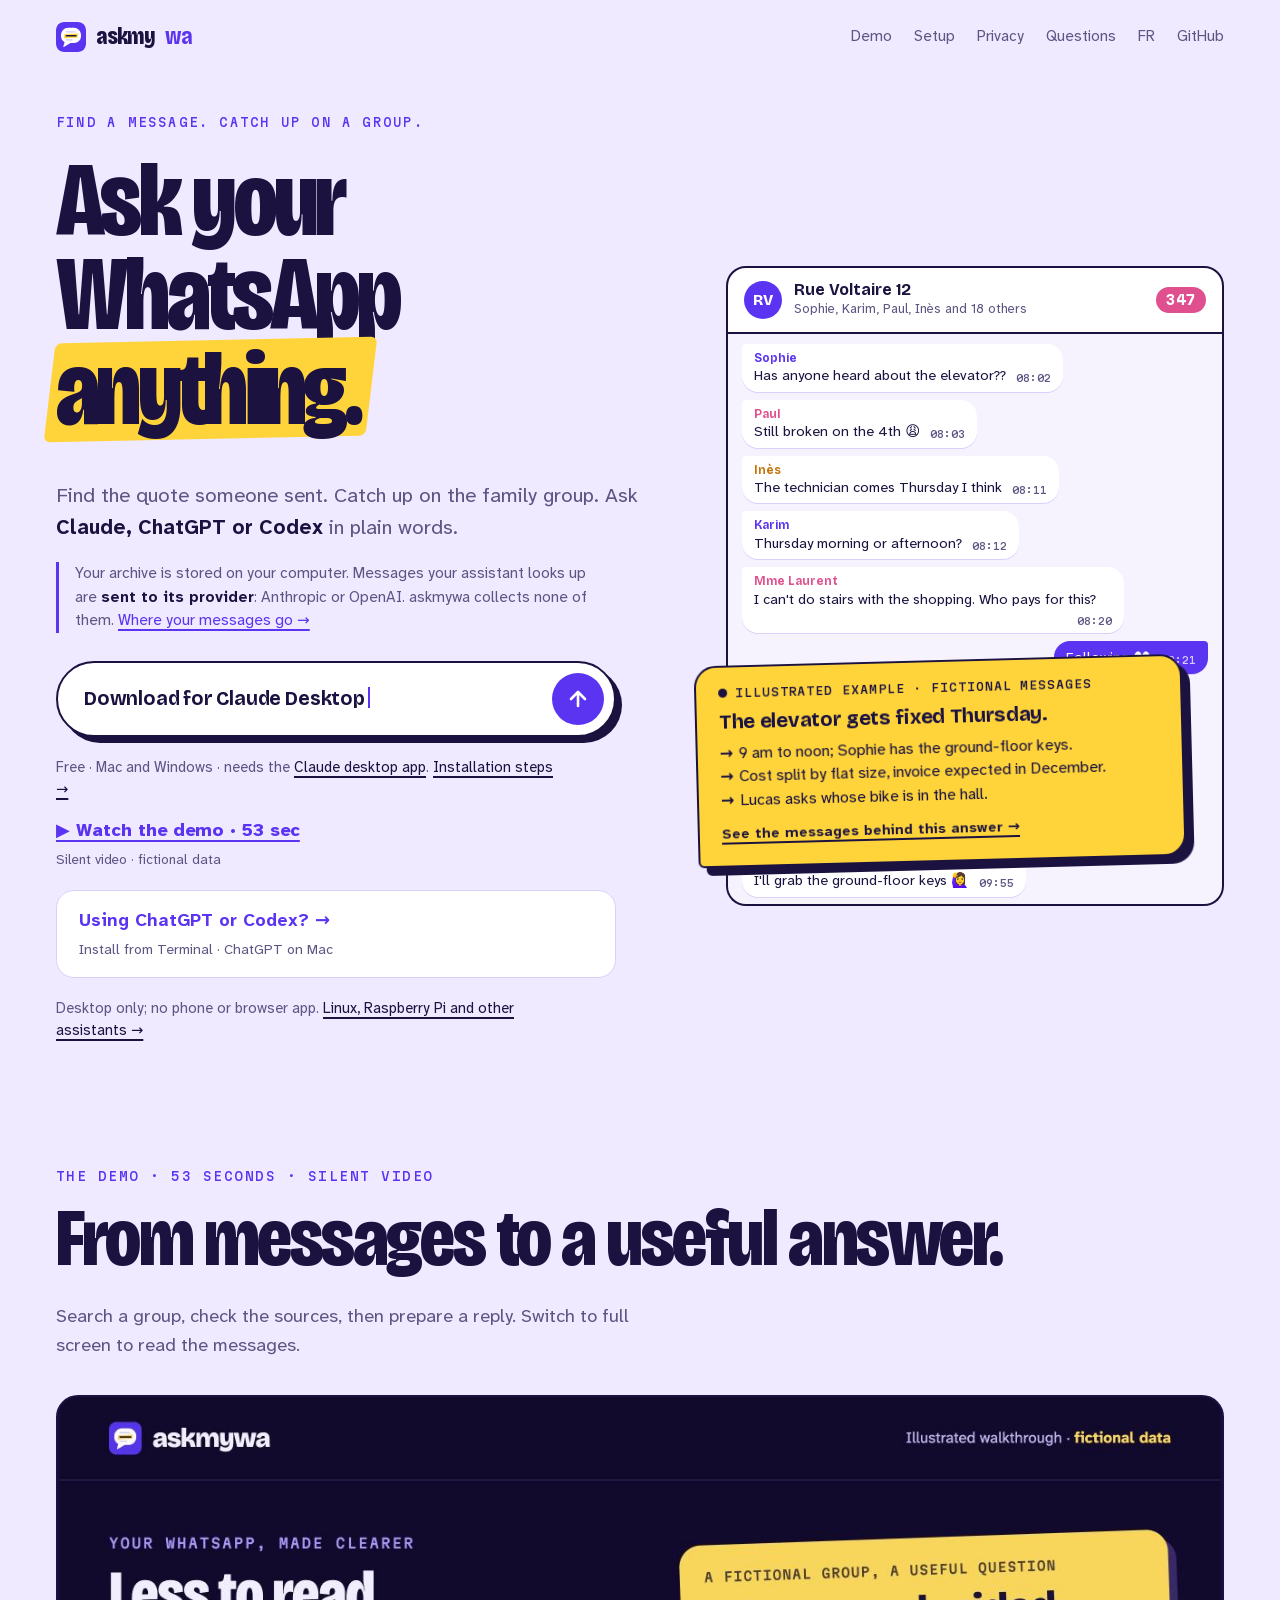
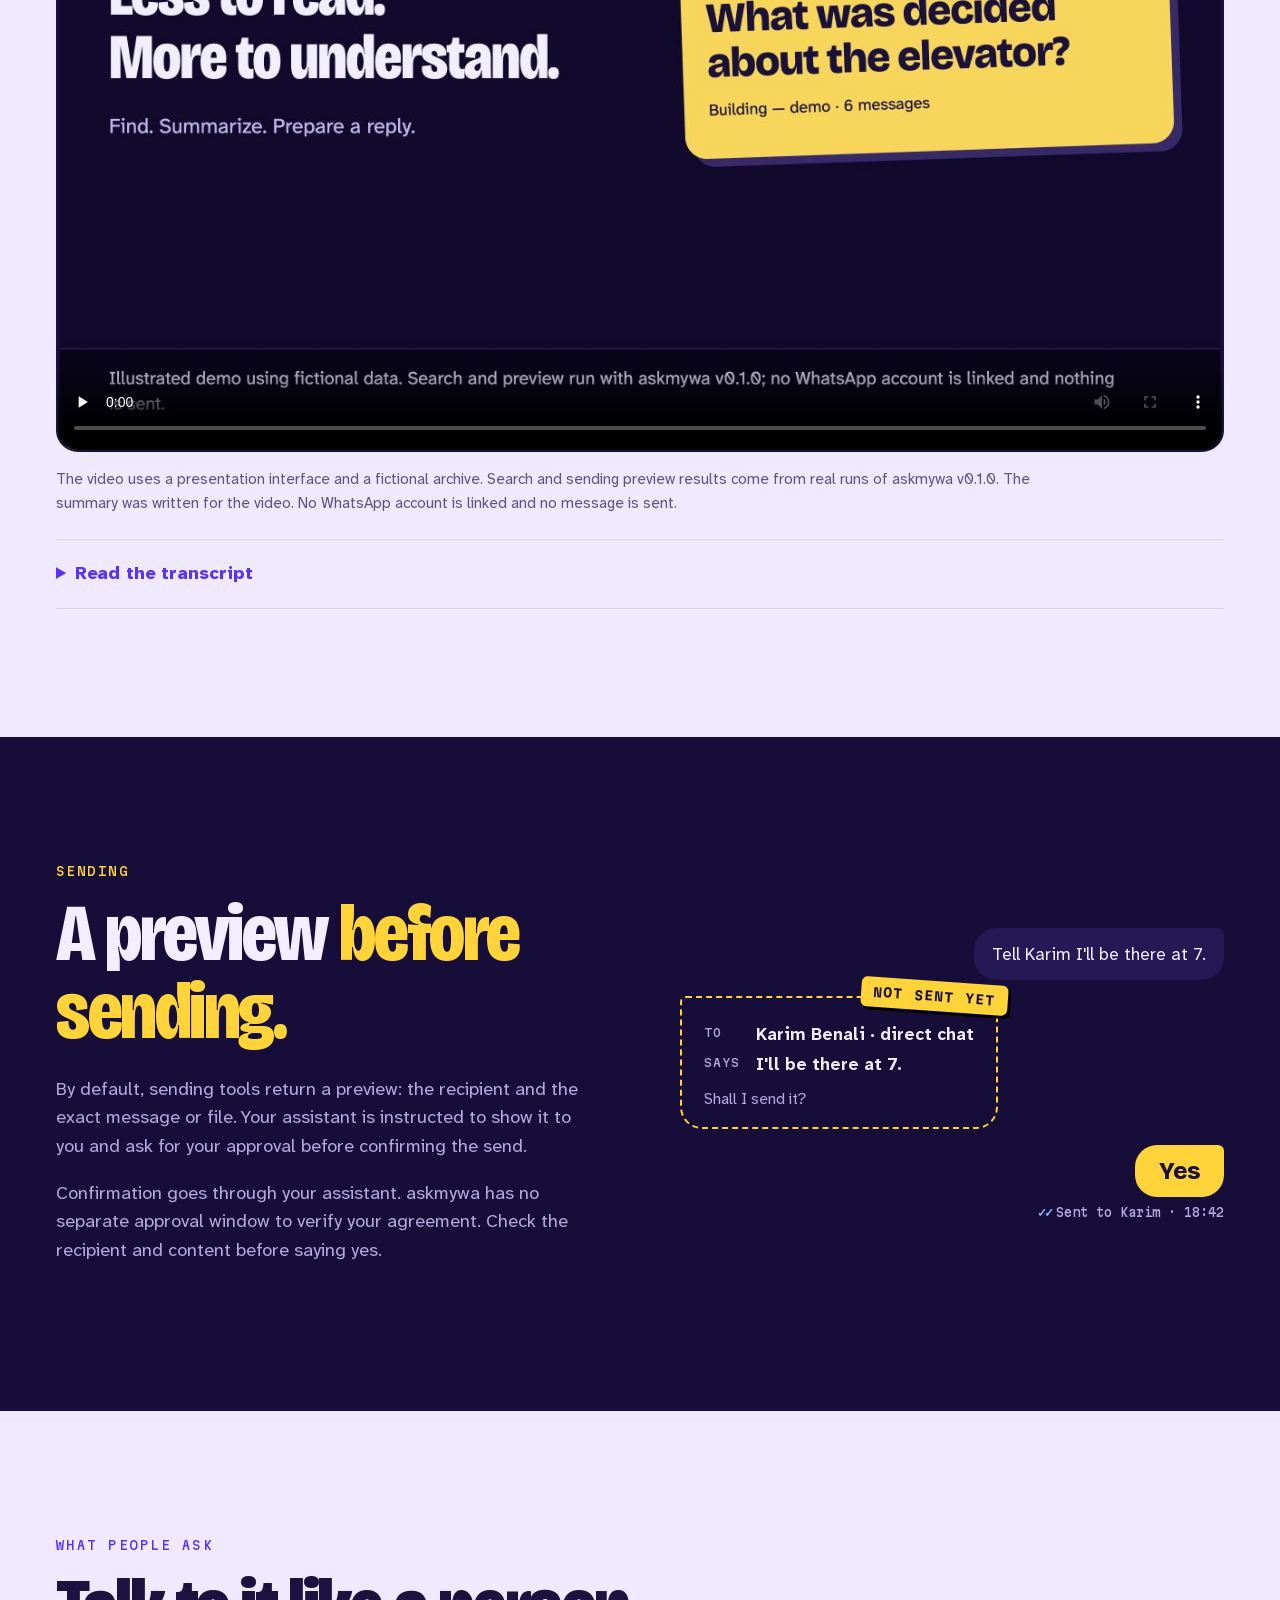
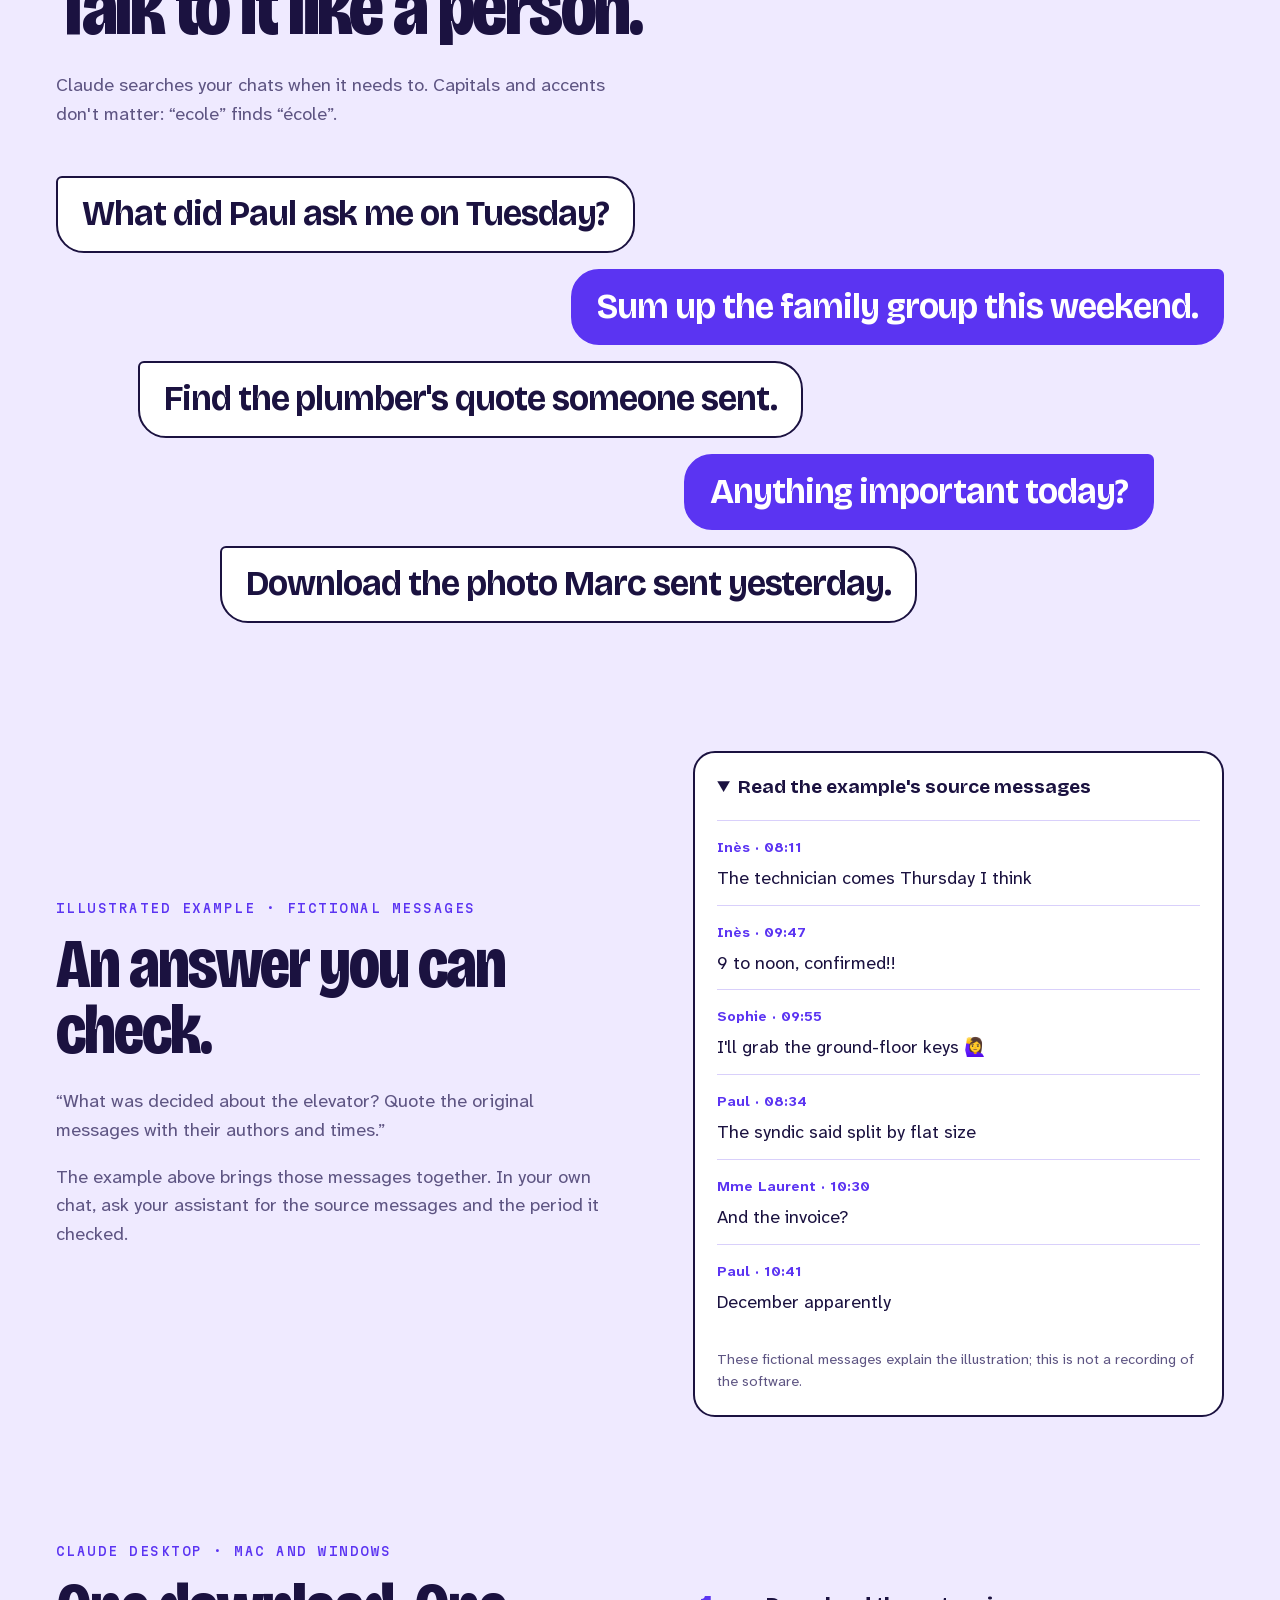
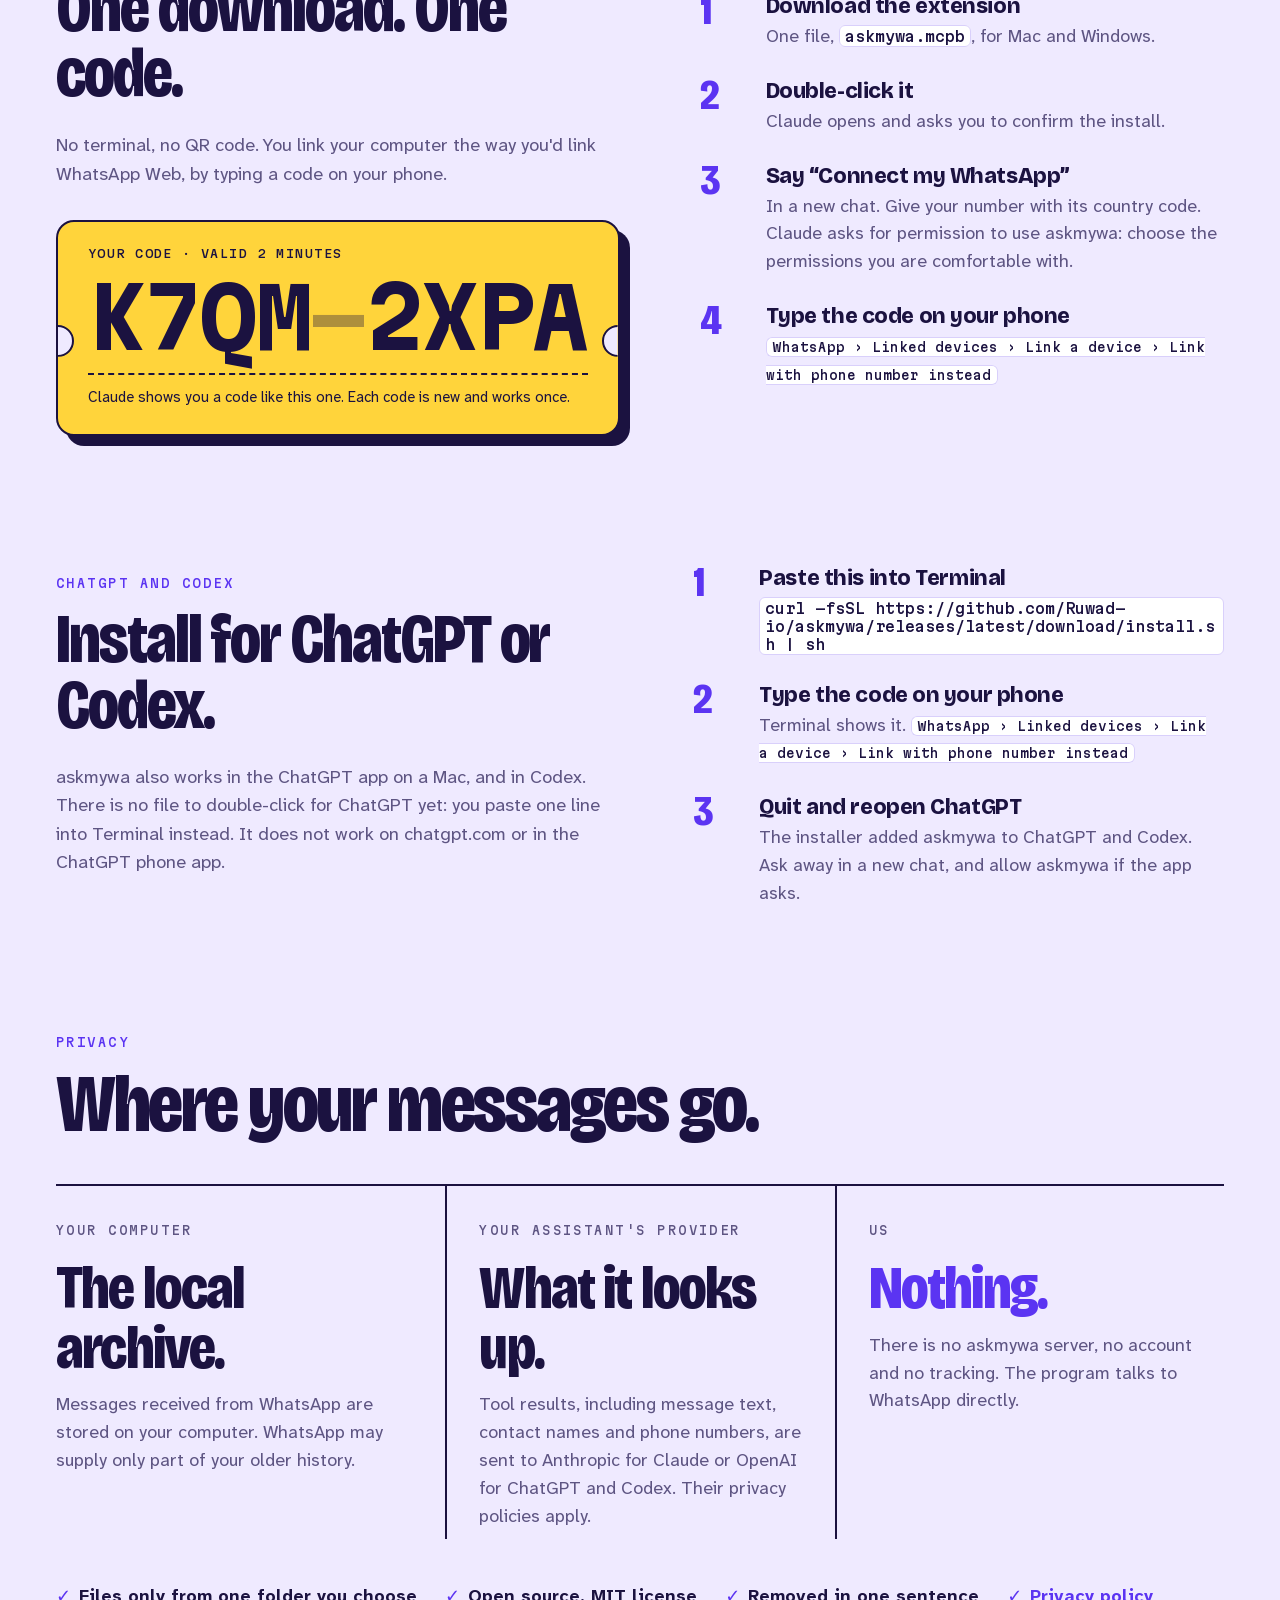
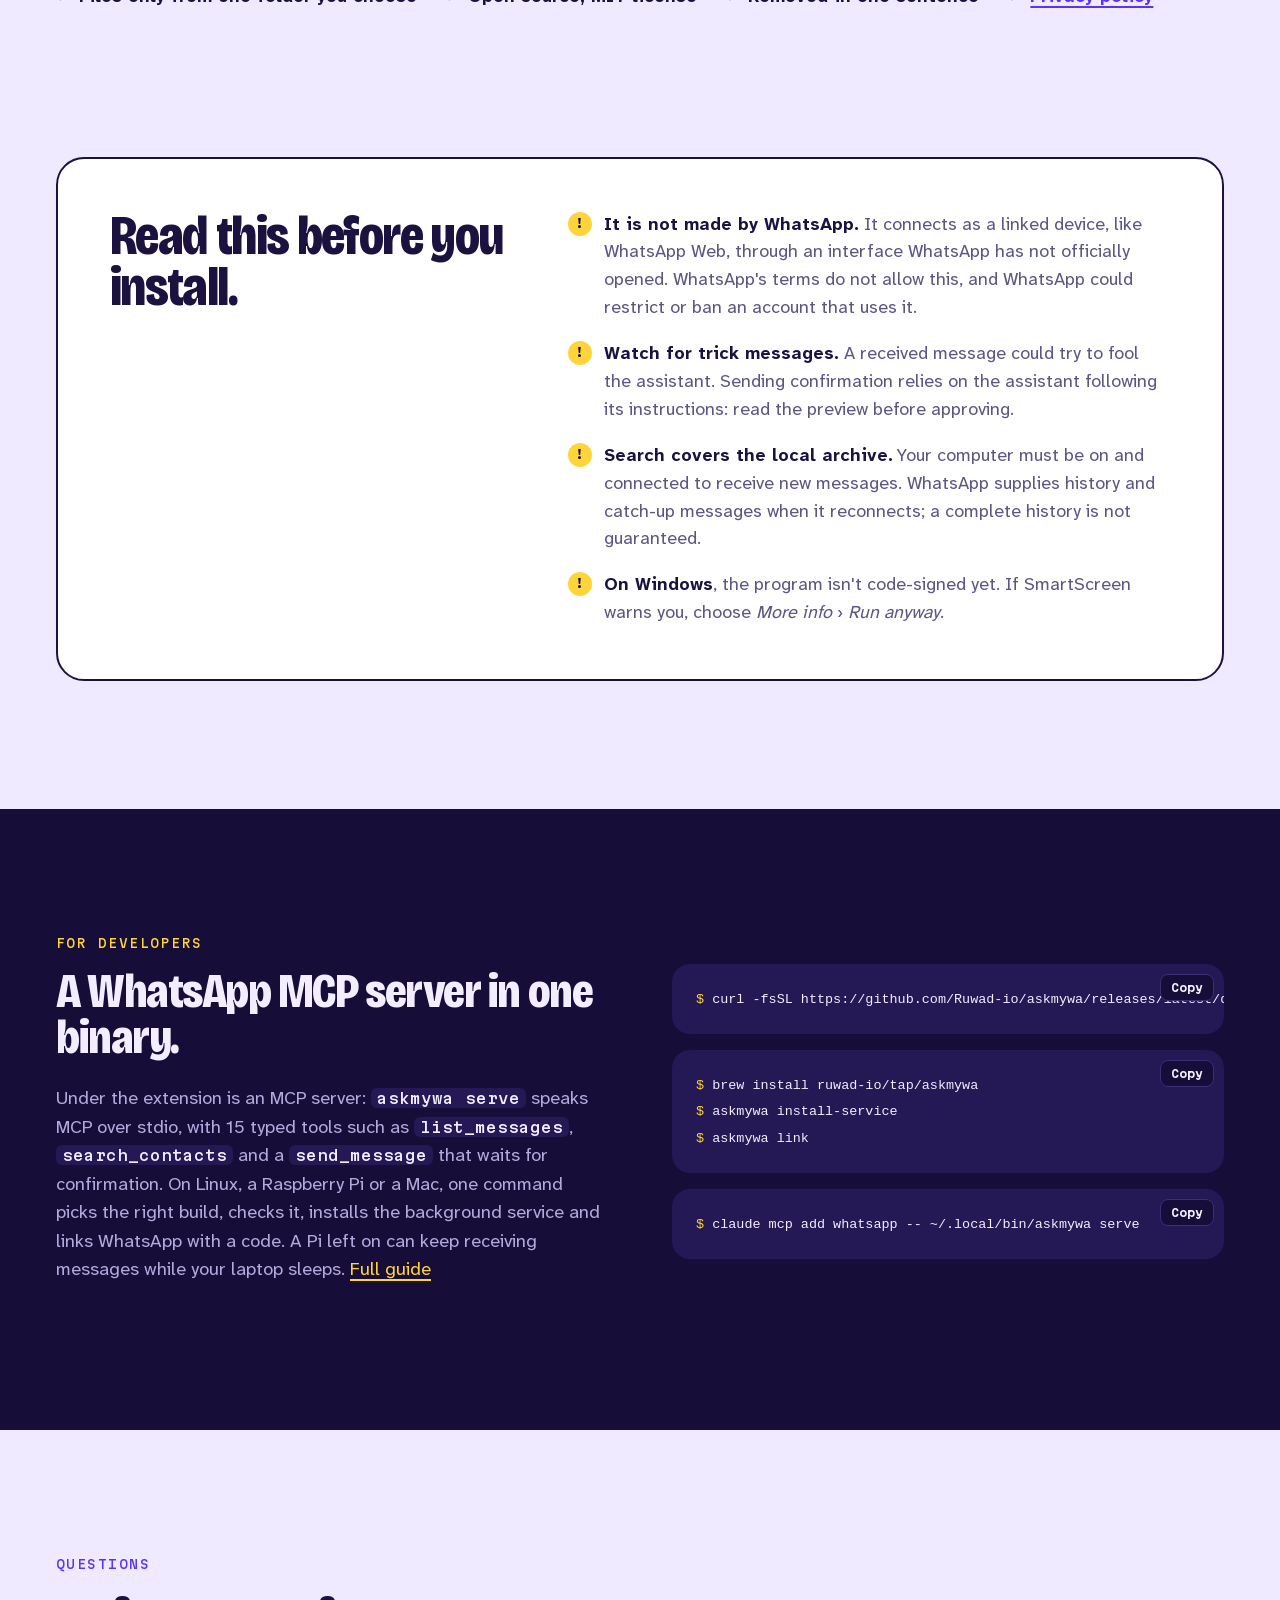
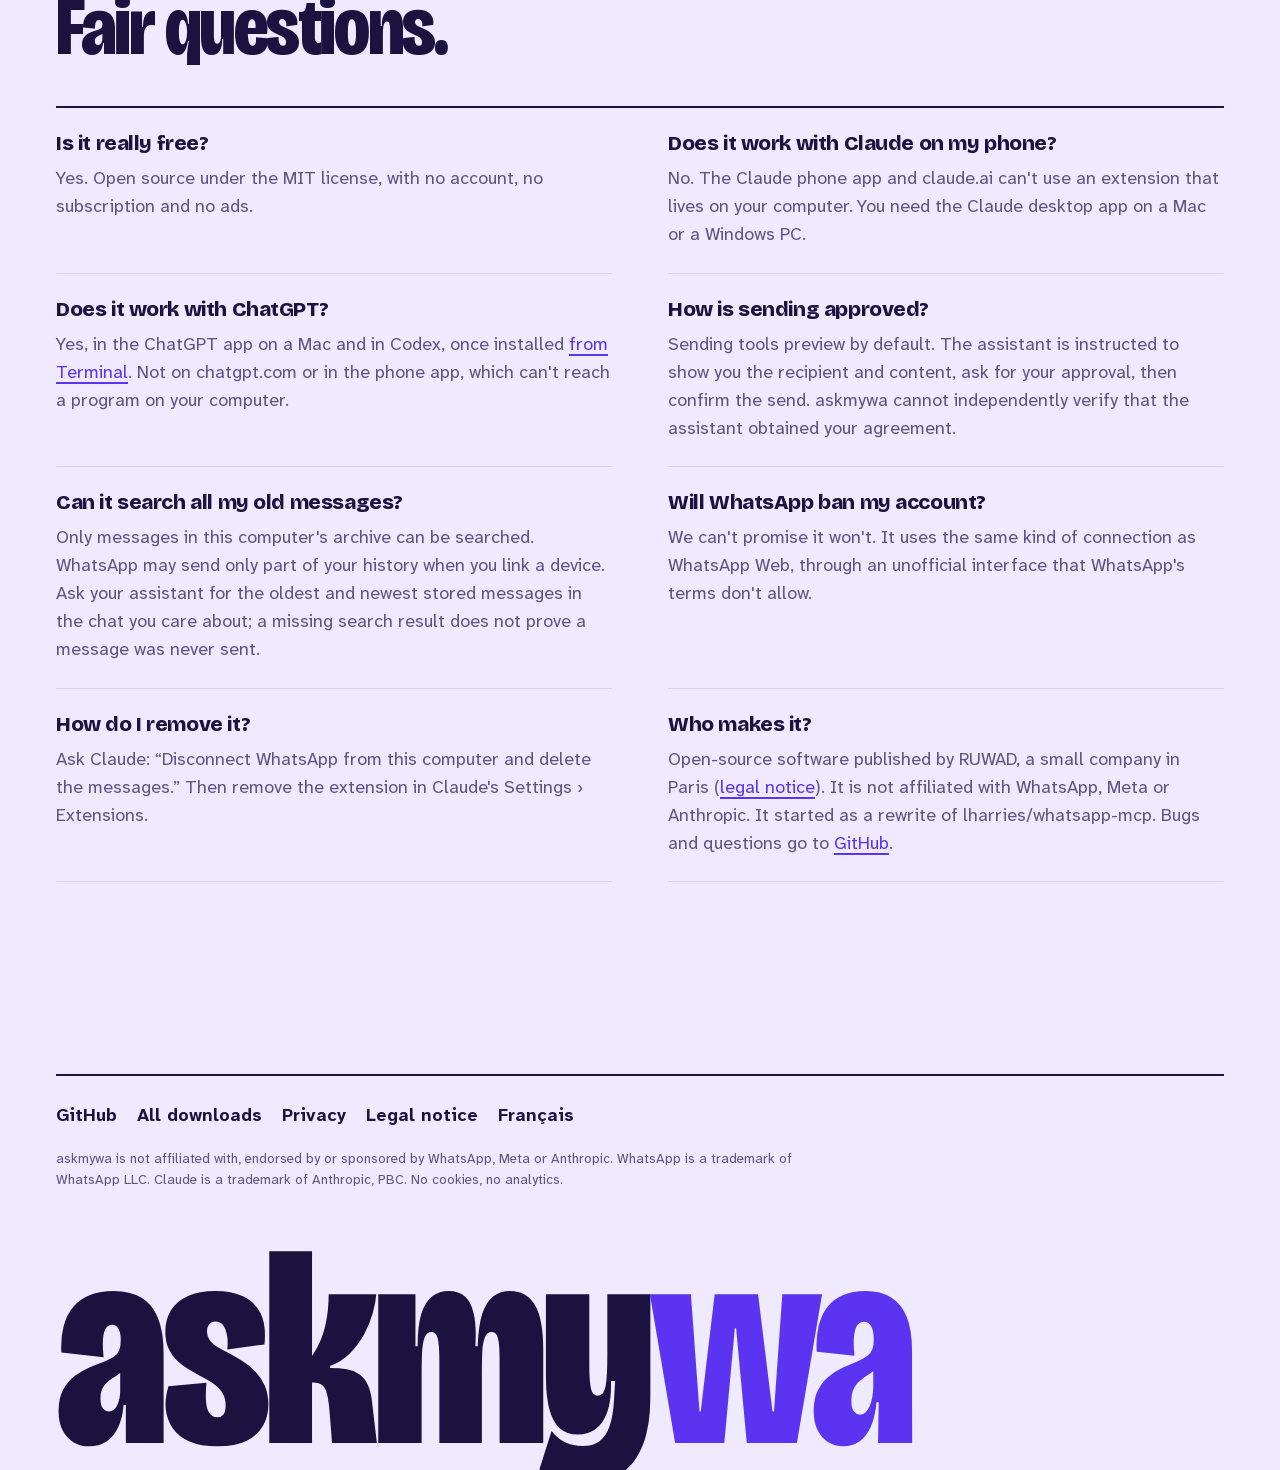
==== commit fc8f3380: "Add bilingual product demo video from fictional MCP fixtures" ====
--- a/site/index.html
+++ b/site/index.html
@@ -36,6 +36,7 @@
   <header class="bar">
     <a class="wordmark" href="./"><img src="assets/favicon.svg" alt="" width="30" height="30">askmy<b>wa</b></a>
     <nav class="links" aria-label="Main">
+      <a class="lg" href="#demo">Demo</a>
       <a class="lg" href="#setup">Setup</a>
       <a class="lg" href="#privacy">Privacy</a>
       <a class="lg" href="#questions">Questions</a>
@@ -57,6 +58,7 @@
           <span class="send" aria-hidden="true"><svg viewBox="0 0 24 24" fill="none" stroke="currentColor" stroke-width="2.6" stroke-linecap="round" stroke-linejoin="round"><path d="M12 19V5M5 12l7-7 7 7"/></svg></span>
         </a>
         <p class="under">Free · Mac and Windows · needs the <a href="https://claude.ai/download">Claude desktop app</a>. <a href="#setup">Installation steps →</a></p>
+        <p class="demo-cta"><a href="#demo">▶ Watch the demo · 53 sec</a><span>Silent video · fictional data</span></p>
         <a class="other-assistant" href="#chatgpt"><strong>Using ChatGPT or Codex? →</strong><span>Install from Terminal · ChatGPT on Mac</span></a>
         <p class="under">Desktop only; no phone or browser app. <a href="#terminal">Linux, Raspberry Pi and other assistants →</a></p>
       </div>
@@ -115,6 +117,36 @@
   </main>
 </div>
 
+<section class="band demo-band" id="demo" aria-labelledby="demo-h">
+  <div class="wrap">
+    <p class="kicker">The demo · 53 seconds · silent video</p>
+    <h2 id="demo-h">From messages to a useful answer.</h2>
+    <p class="lead2">Search a group, check the sources, then prepare a reply. Switch to full screen to read the messages.</p>
+    <figure class="demo-player">
+      <video controls playsinline preload="none" width="1280" height="720" poster="assets/demo-en.jpg" aria-label="Illustrated askmywa demonstration using fictional data" aria-describedby="demo-note">
+        <source src="assets/demo-en.mp4" type="video/mp4">
+        <track kind="captions" src="assets/demo-en.vtt" srclang="en" label="English">
+        <p><a href="assets/demo-en.mp4">Download the MP4 video</a></p>
+      </video>
+      <figcaption id="demo-note">The video uses a presentation interface and a fictional archive. Search and sending preview results come from real runs of askmywa v0.1.0. The summary was written for the video. No WhatsApp account is linked and no message is sent.</figcaption>
+    </figure>
+    <details class="demo-transcript">
+      <summary>Read the transcript</summary>
+      <ol>
+        <li><b>00:00 — The scenario.</b> A fictional group of six messages in an isolated local archive. The video illustrates server results in an interface created for this presentation.</li>
+        <li><b>00:05 — Search.</b> Example question: “What was decided about the elevator?” The actual search for “elevator” finds two messages.</li>
+        <li><b>00:11 — Check.</b> The fictional archive covers 16 November 2026, 08:02–11:02, Paris time. The results show the authors, times and original text.</li>
+        <li><b>00:19 — Catch up.</b> Summary written for this video: technician on Thursday 19 November, 9 am to noon (Inès, 09:47); Sophie lets the technician in (09:55); cost split by flat size and invoice expected in December (Paul, 08:34 and 10:41).</li>
+        <li><b>00:26 — Prepare a reply.</b> The actual preview identifies “Sophie (demo)” and the text: “Thanks Sophie, I'll be there on Thursday at 9 am for the technician.” The server says nothing was sent and confirmation is needed.</li>
+        <li><b>00:34 — Decide.</b> Your assistant is instructed to show you the preview, ask for your approval and then confirm the send. askmywa has no independent approval window. This demonstration stops at the preview.</li>
+        <li><b>00:42 — Know the scope.</b> The archive stays on your computer. In real use, retrieved results are sent to Anthropic or OpenAI. askmywa does not collect them. The history supplied by WhatsApp may be incomplete.</li>
+        <li><b>00:48 — Your turn.</b> Free and open source. Claude Desktop on Mac or Windows; ChatGPT on Mac and Codex via the Terminal installer.</li>
+      </ol>
+      <p><a href="assets/demo-en.mp4">Download the MP4 video</a> · <a href="https://github.com/Ruwad-io/askmywa/blob/main/.github/assets/demo-run-en.json">View the results of this run</a></p>
+    </details>
+  </div>
+</section>
+
 <section class="band night" aria-labelledby="yes-h">
   <div class="wrap yes">
     <div>
--- a/site/assets/style.css
+++ b/site/assets/style.css
@@ -118,6 +118,9 @@
 .other-assistant strong { color: var(--violet); }
 .other-assistant span { display: block; color: var(--muted); font-size: 0.88rem; margin-top: 4px; }
 .other-assistant:hover { border-color: var(--violet); }
+.demo-cta { margin: 0 0 20px; }
+.demo-cta a { color: var(--violet); font-weight: 800; }
+.demo-cta span { display: block; color: var(--muted); font-size: 0.85rem; margin-top: 4px; }
 .steps code.cmd { display: block; margin-top: 6px; overflow-wrap: anywhere; user-select: all; }
 
 /* ——— The flood: a group chat that never stops, and Claude's three lines ——— */
@@ -185,6 +188,19 @@
 .band { padding: 88px 0; }
 @media (min-width: 1000px) { .band { padding: 128px 0; } }
 .lead2 { font-size: 1.15rem; color: var(--muted); max-width: 32em; }
+
+/* ——— Self-hosted demo; native playback and an accessible text alternative ——— */
+.demo-band { padding-top: 0; }
+.demo-player { margin: 36px 0 24px; }
+.demo-player video { display: block; width: 100%; height: auto; aspect-ratio: 16 / 9; background: var(--night); border: 2px solid var(--ink); border-radius: 22px; }
+.demo-player figcaption { max-width: 65em; margin-top: 16px; color: var(--muted); font-size: 0.94rem; }
+.demo-transcript { border-top: 1px solid var(--line); border-bottom: 1px solid var(--line); padding: 20px 0; }
+.demo-transcript summary { cursor: pointer; color: var(--violet); font-weight: 800; }
+.demo-transcript ol { max-width: 60em; padding-left: 24px; margin: 24px 0; }
+.demo-transcript li { color: var(--muted); margin-bottom: 16px; }
+.demo-transcript b { color: var(--ink); }
+.demo-transcript p { margin: 0; }
+.demo-transcript a { color: var(--violet); }
 
 /* ——— Yes band (dark) ——— */
 .night { background: var(--night); color: var(--night-text); }
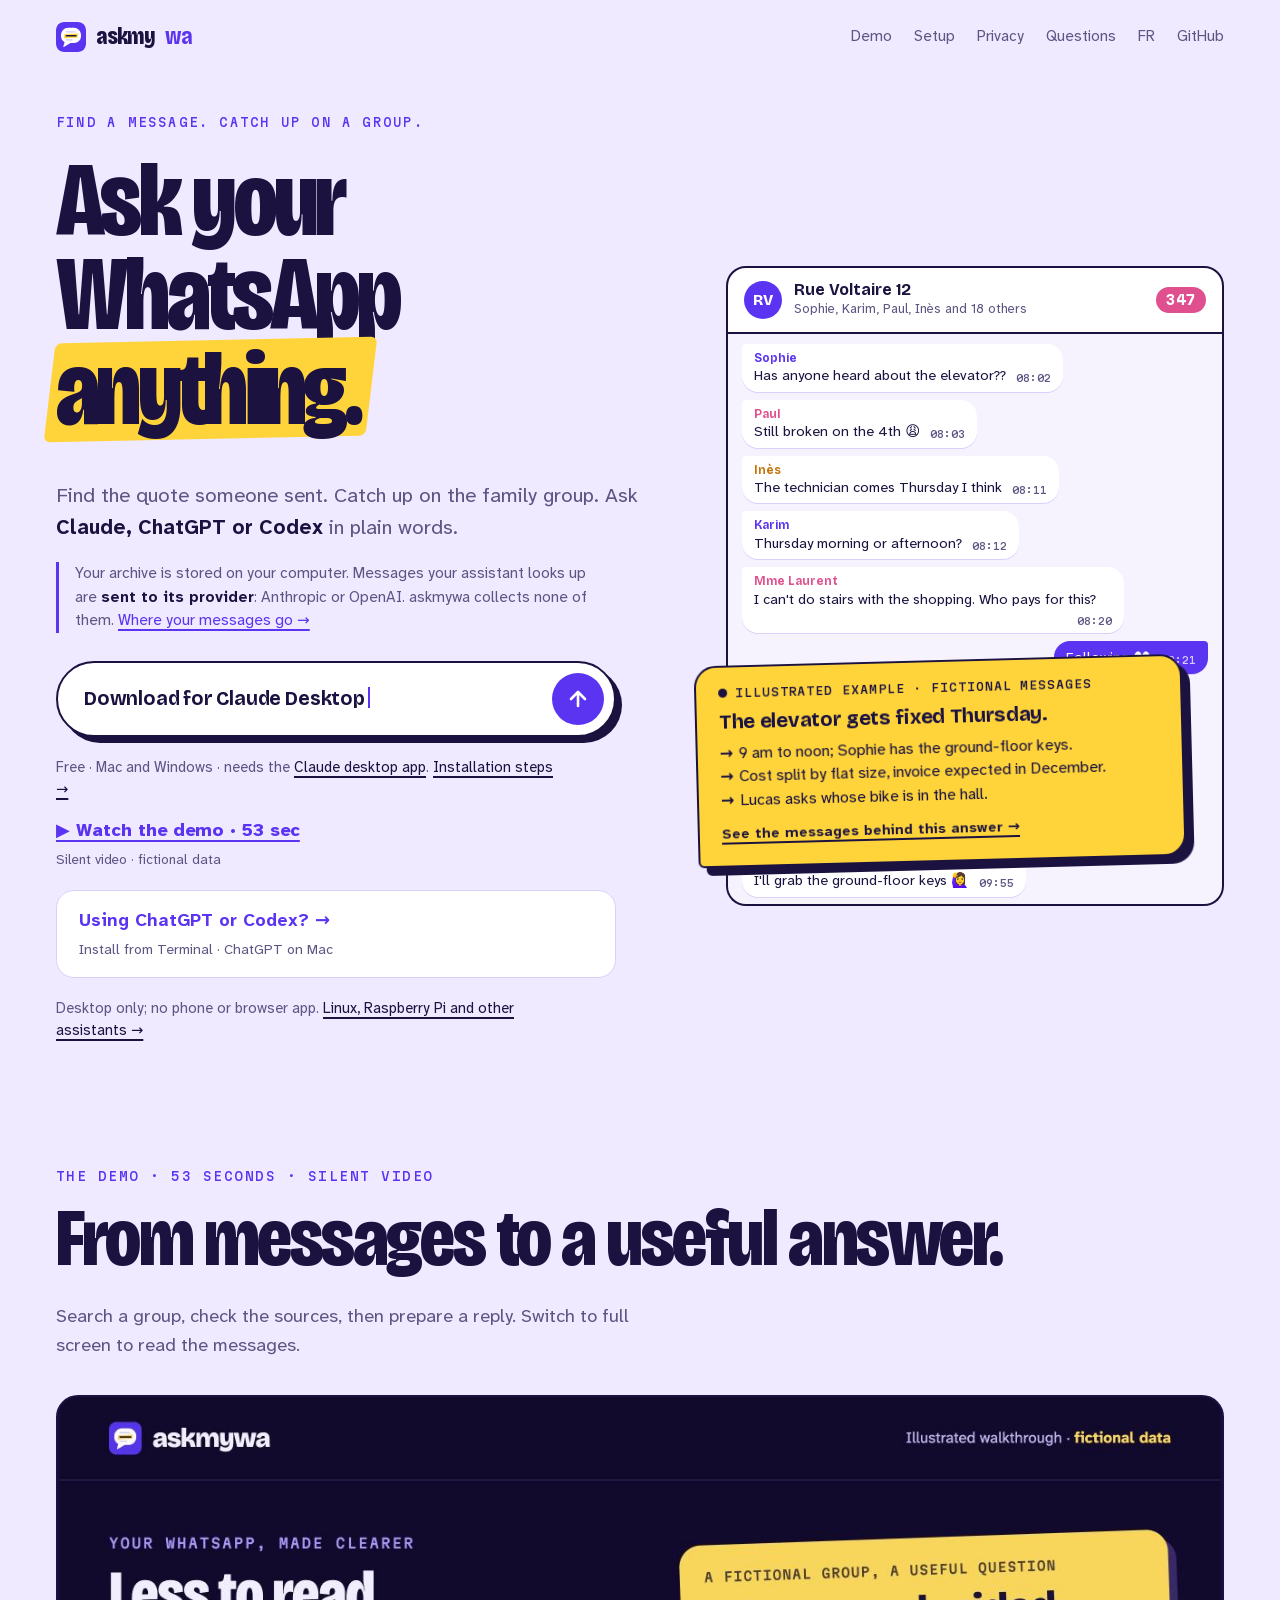
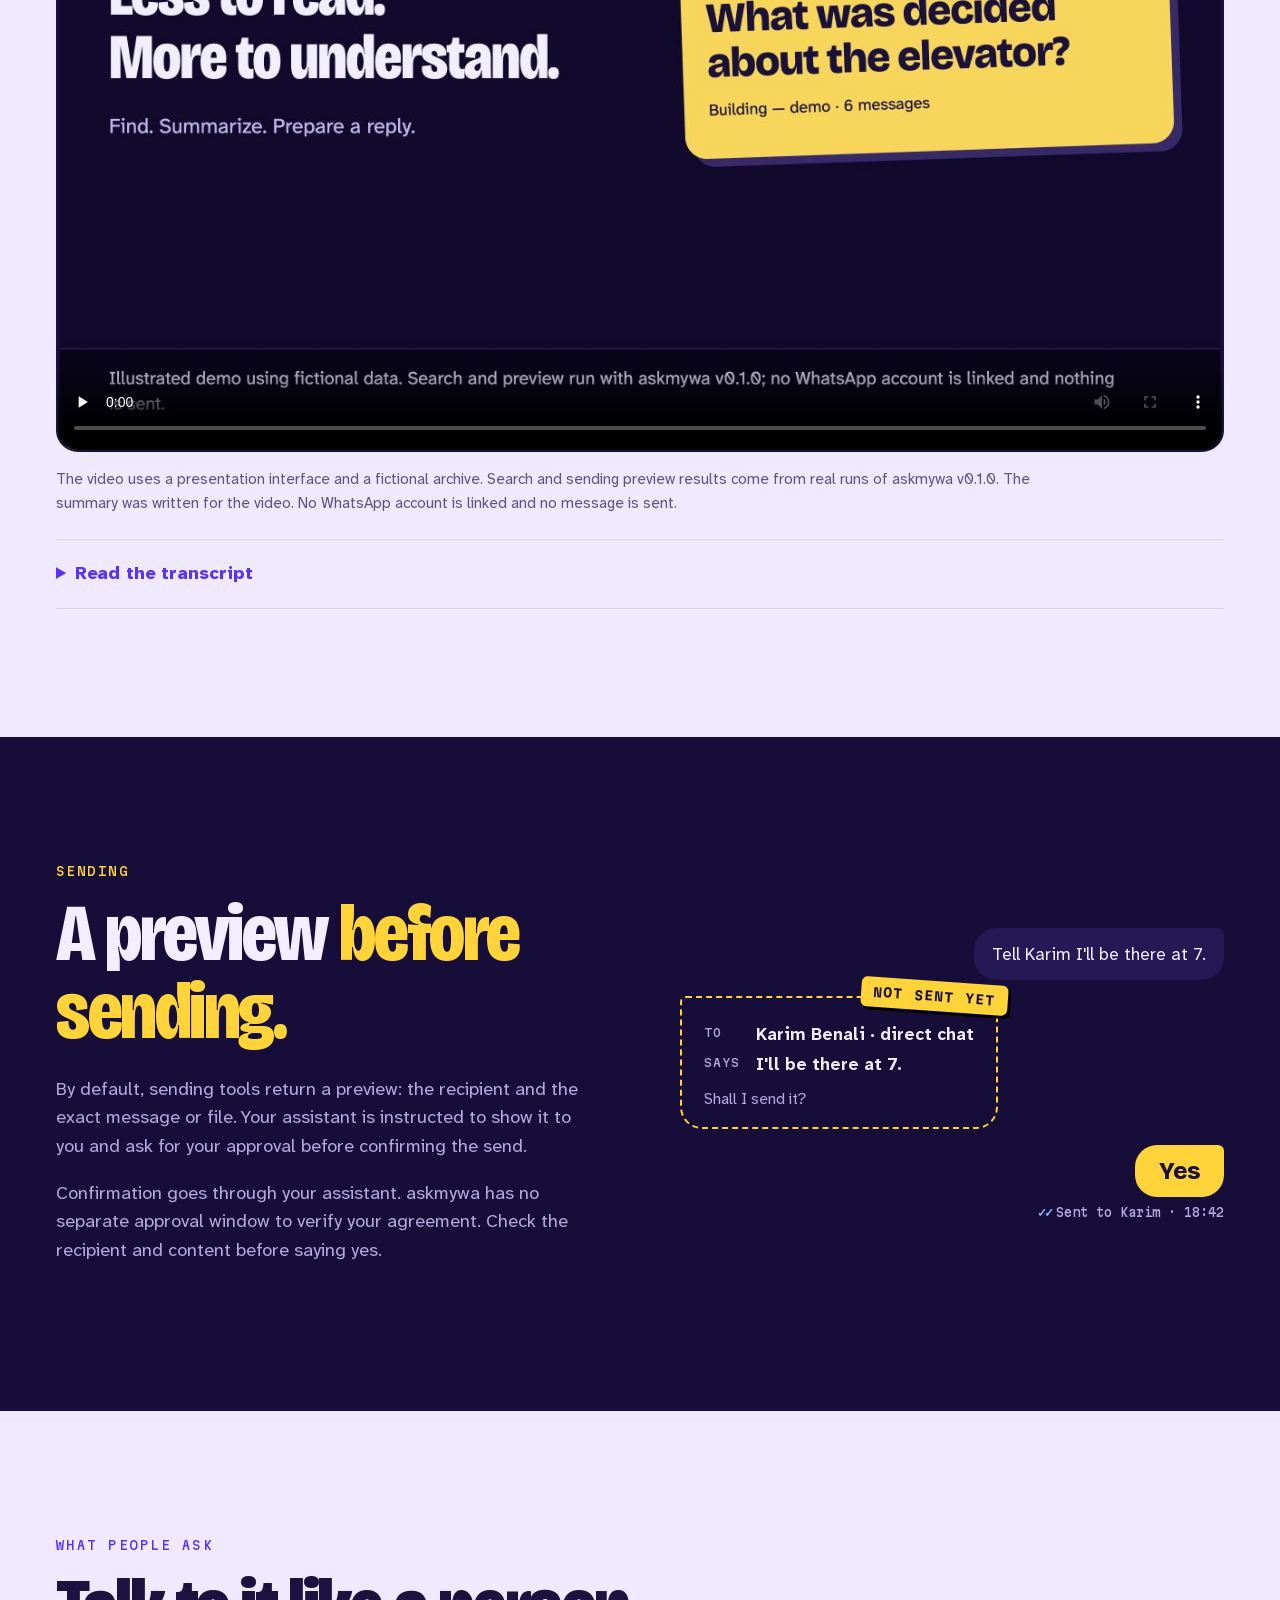
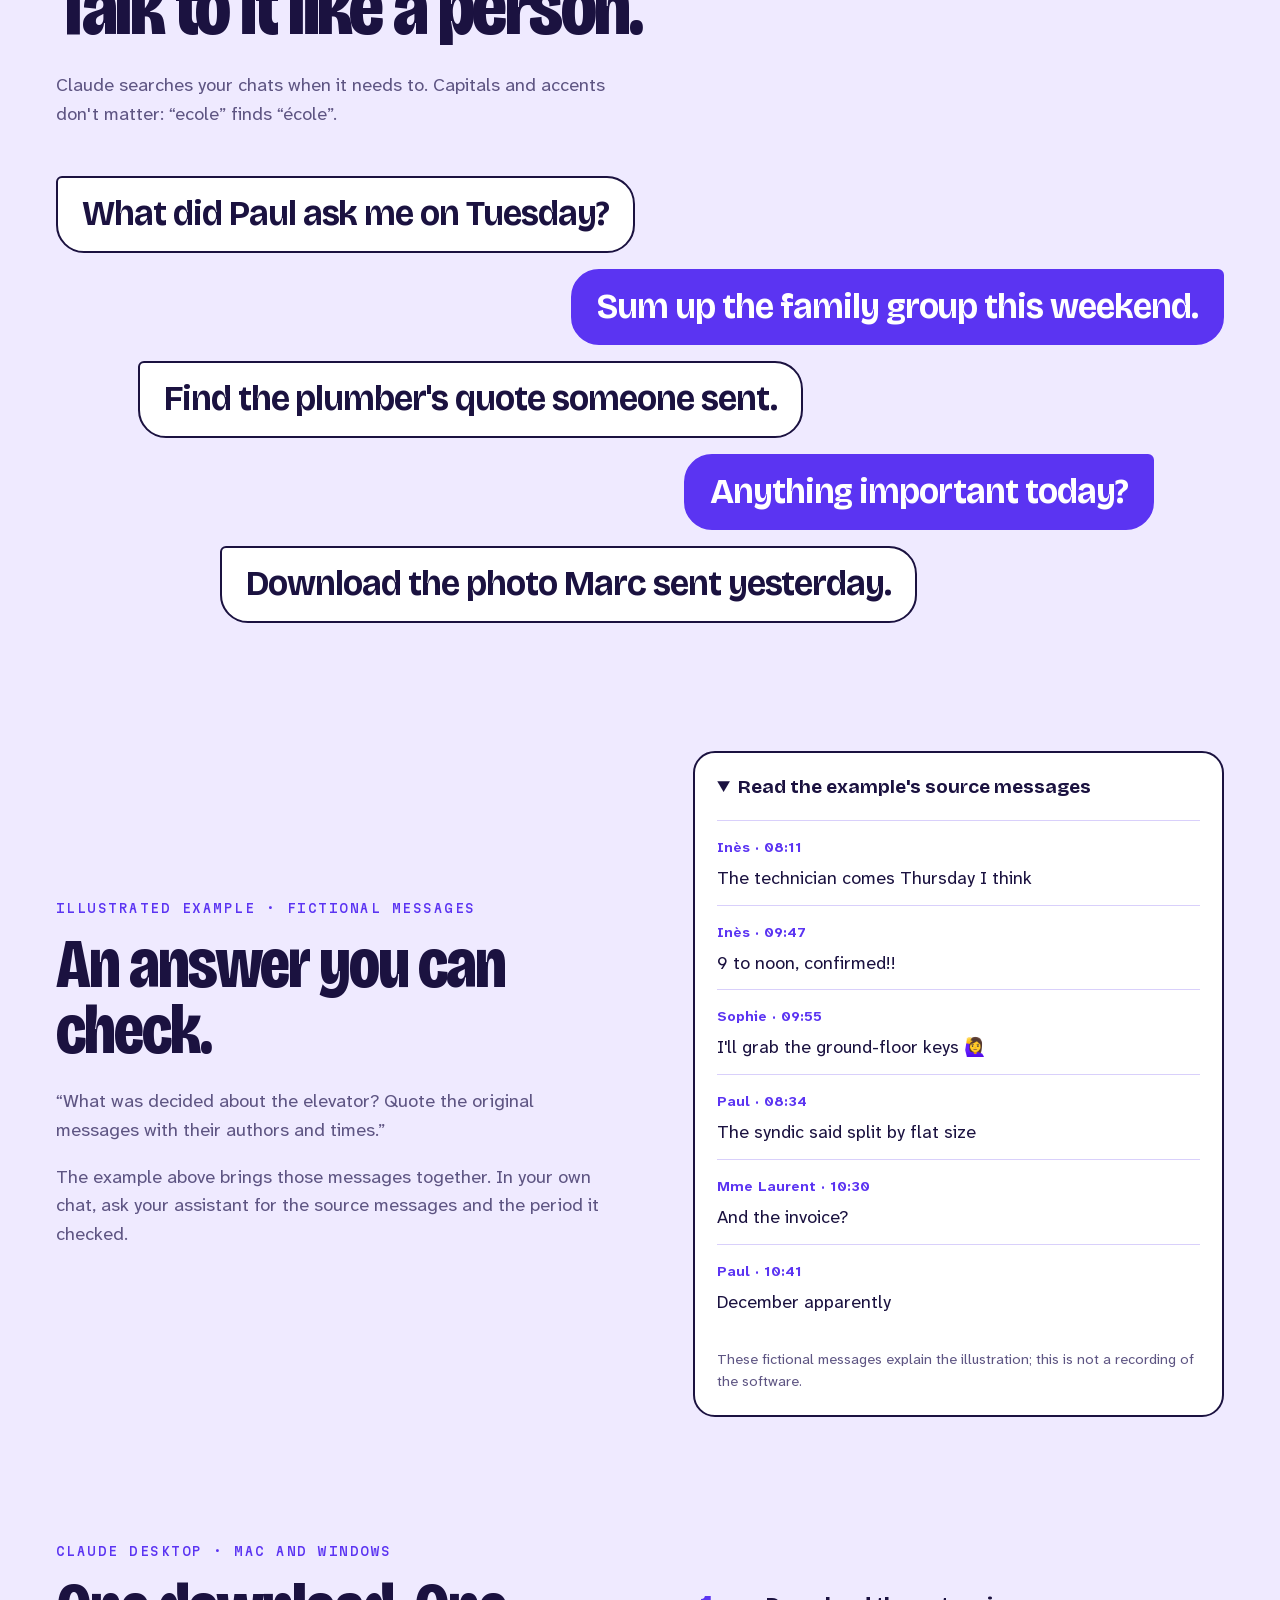
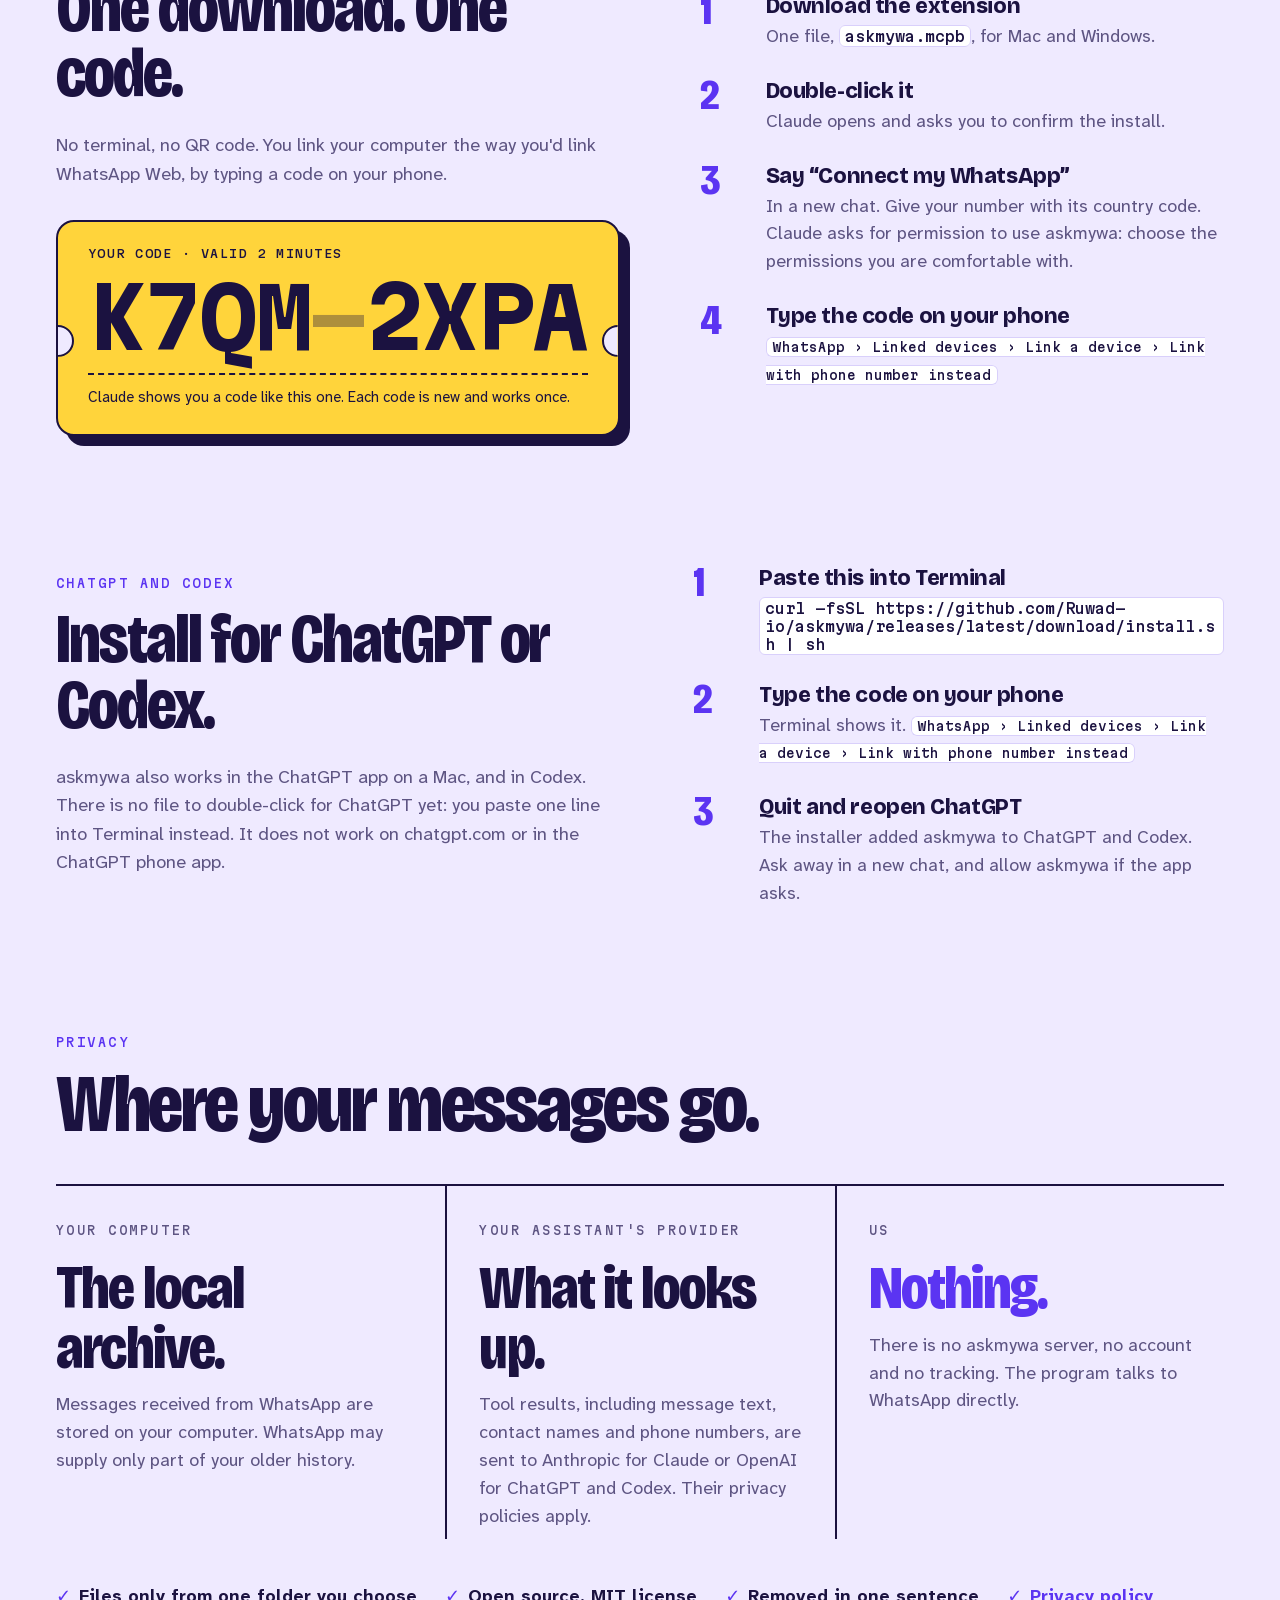
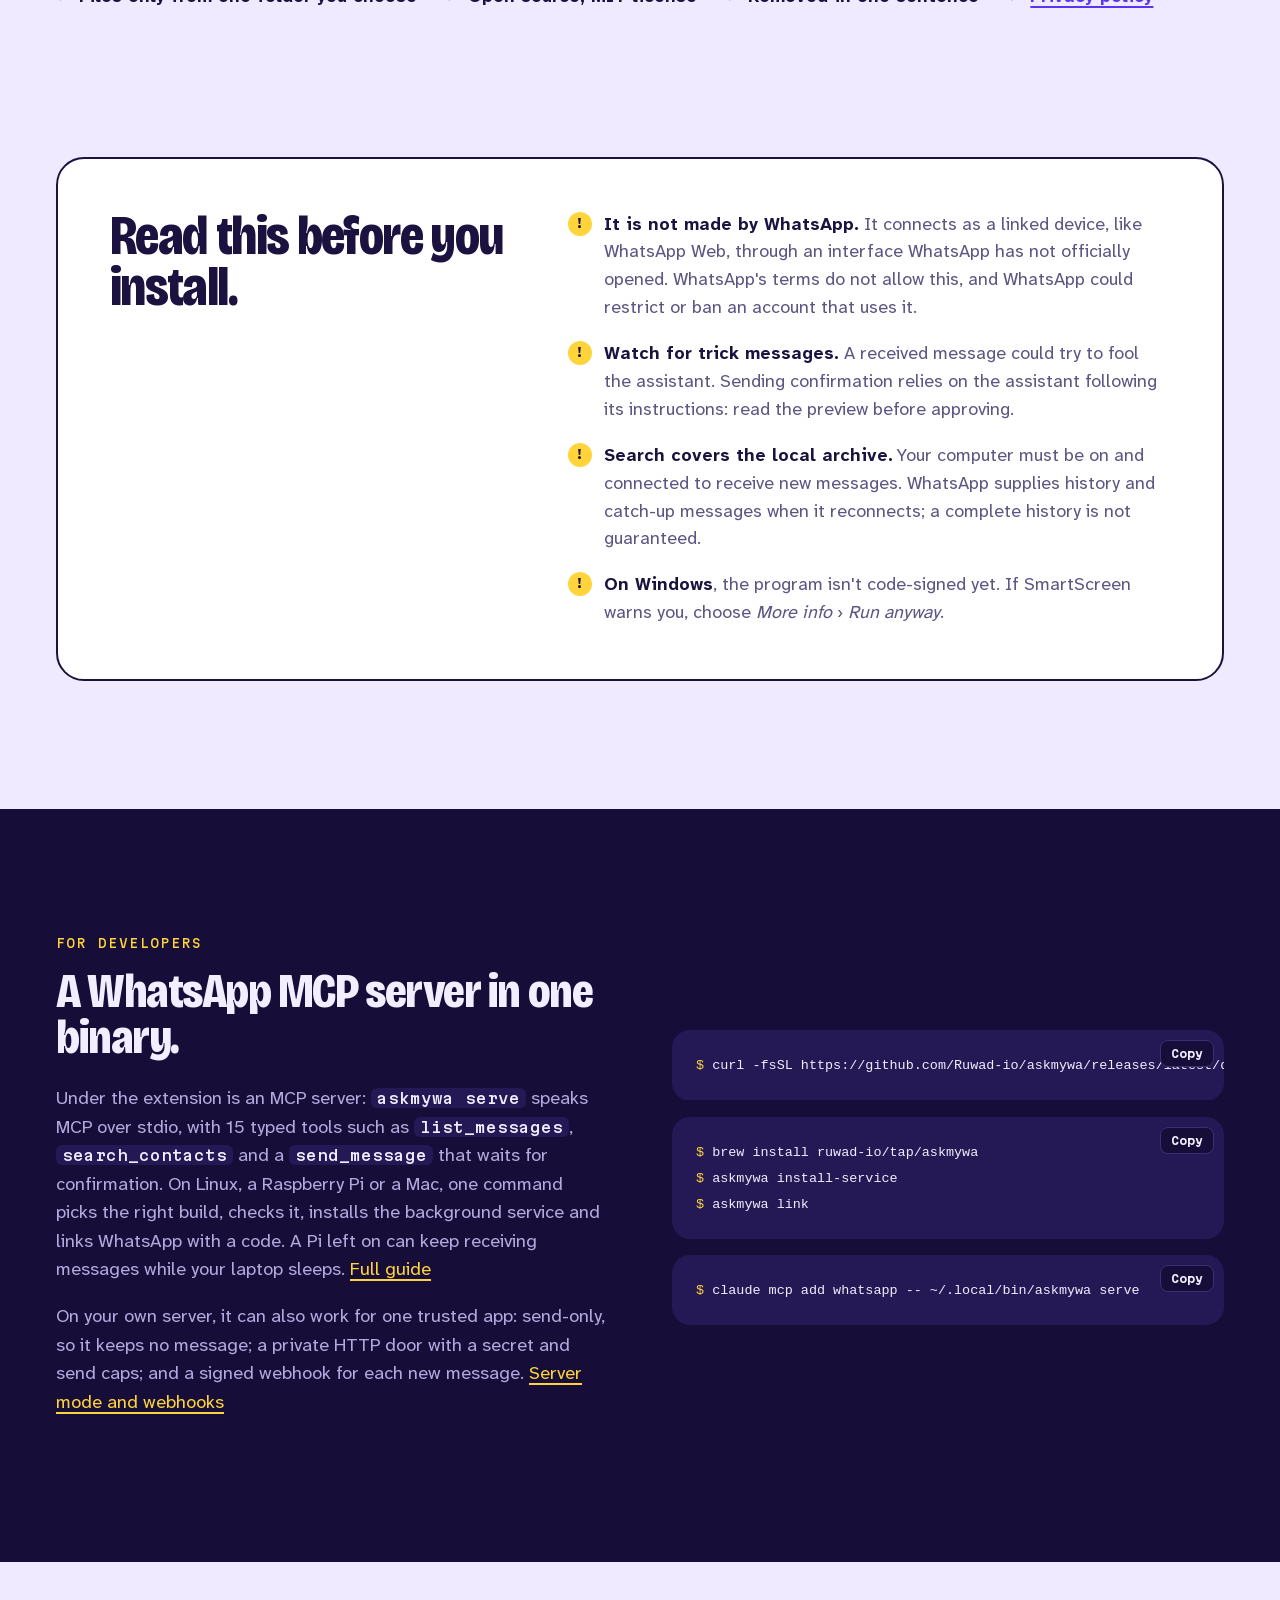
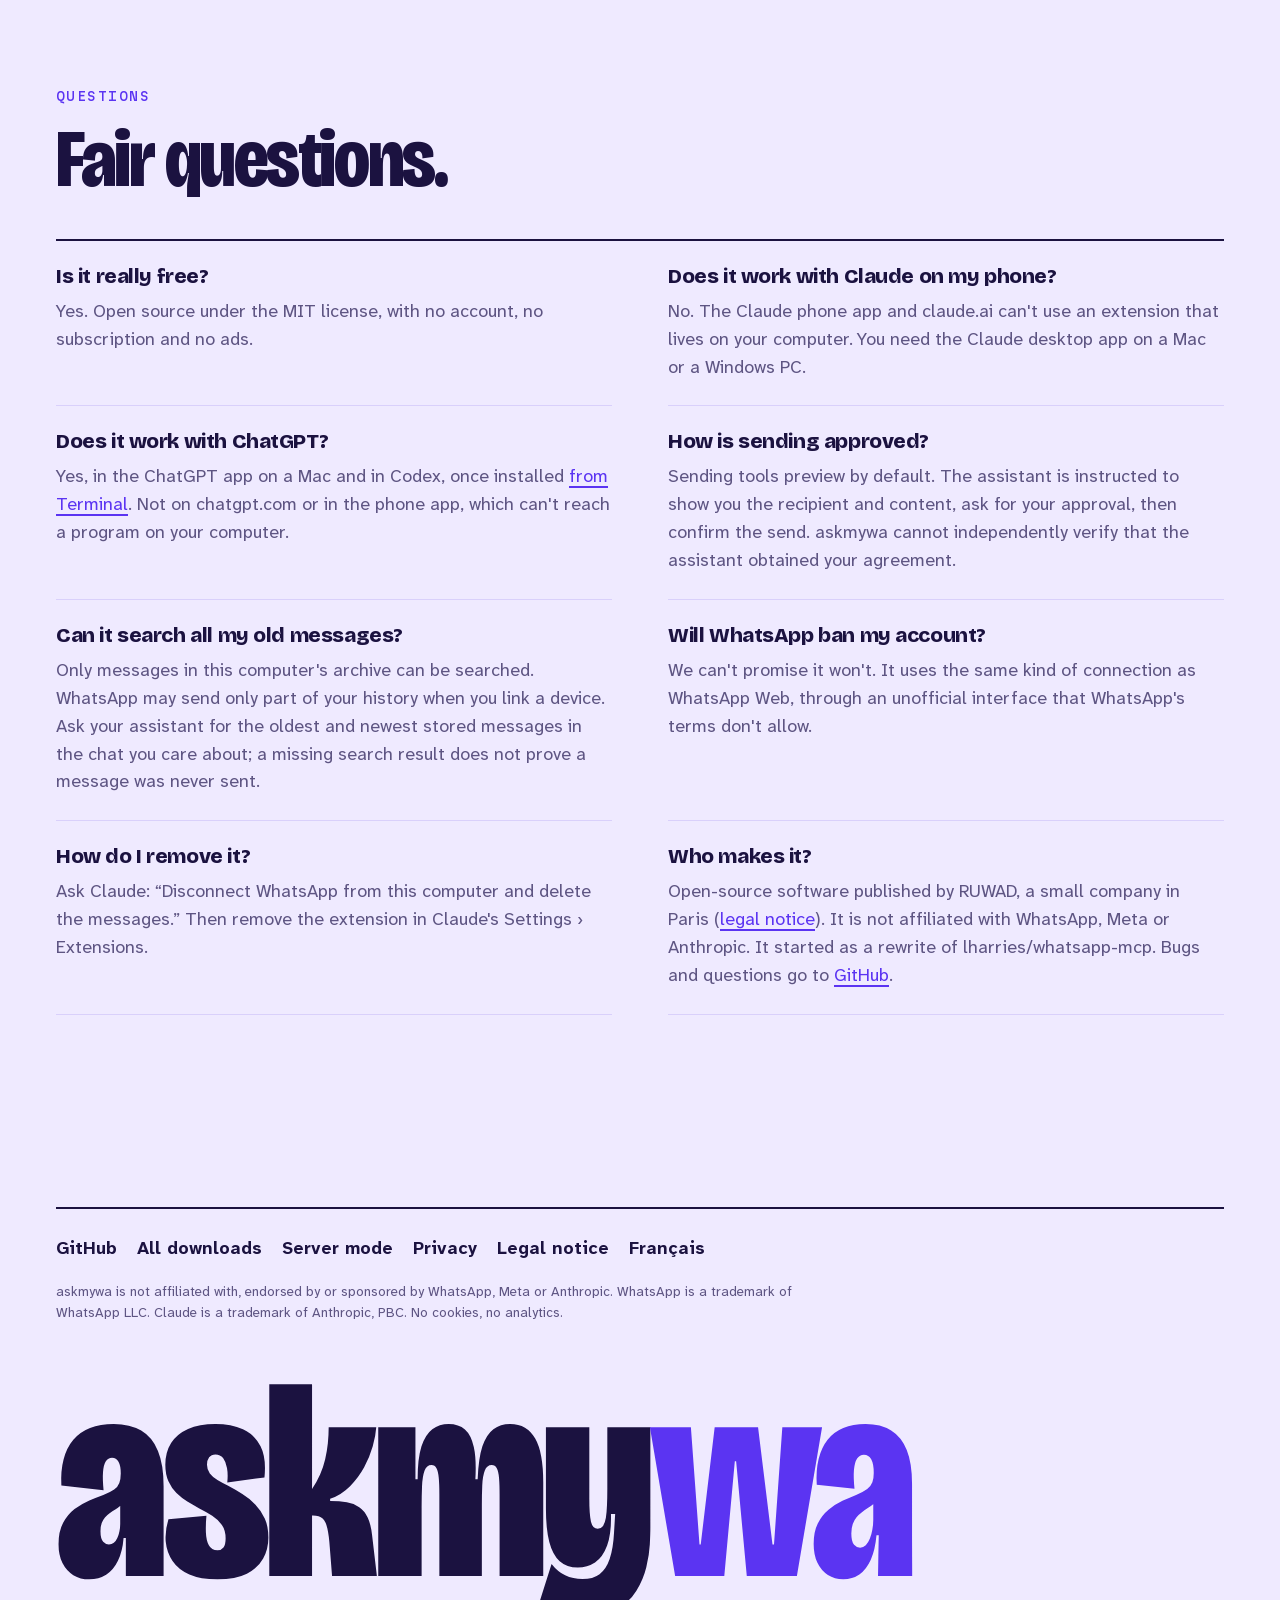
==== commit de648d7b: "docs: server mode, HTTP door and webhooks (README, site EN/FR) README: rewrite the Server mode secti" ====
--- a/site/index.html
+++ b/site/index.html
@@ -275,6 +275,7 @@
       <p class="kicker">For developers</p>
       <h2 id="terminal-h">A WhatsApp MCP server in one binary.</h2>
       <p class="lead2">Under the extension is an MCP server: <code>askmywa serve</code> speaks MCP over stdio, with 15 typed tools such as <code>list_messages</code>, <code>search_contacts</code> and a <code>send_message</code> that waits for confirmation. On Linux, a Raspberry Pi or a Mac, one command picks the right build, checks it, installs the background service and links WhatsApp with a code. A Pi left on can keep receiving messages while your laptop sleeps. <a href="https://github.com/Ruwad-io/askmywa#install-without-the-extension-mac-windows-linux">Full guide</a></p>
+      <p class="lead2">On your own server, it can also work for one trusted app: send-only, so it keeps no message; a private HTTP door with a secret and send caps; and a signed webhook for each new message. <a href="server/">Server mode and webhooks</a></p>
     </div>
     <div>
       <pre class="term"><code><span class="p">$ </span>curl -fsSL https://github.com/Ruwad-io/askmywa/releases/latest/download/install.sh | sh</code></pre>
@@ -309,6 +310,7 @@
       <nav aria-label="Footer">
         <a href="https://github.com/Ruwad-io/askmywa">GitHub</a>
         <a href="https://github.com/Ruwad-io/askmywa/releases">All downloads</a>
+        <a href="server/">Server mode</a>
         <a href="privacy/">Privacy</a>
         <a href="legal/">Legal notice</a>
         <a href="fr/" hreflang="fr" lang="fr">Français</a>
--- a/site/assets/style.css
+++ b/site/assets/style.css
@@ -324,3 +324,13 @@
 .term-band > div { min-width: 0; }
 .wordmark { display: inline-flex; align-items: center; gap: 10px; }
 .wordmark img { width: 30px; height: 30px; border-radius: 8px; }
+
+/* ——— Developer pages: code blocks and tables inside a .doc ——— */
+.doc pre.term { margin: 0 0 1.4em; }
+.doc pre.term code { font: inherit; color: inherit; background: none; border: 0; padding: 0; }
+.doc table { width: 100%; border-collapse: collapse; margin: 0 0 1.4em; font-size: 0.95rem; }
+.doc th, .doc td { text-align: left; vertical-align: top; padding: 10px 12px 10px 0; border-bottom: 1px solid var(--line); color: var(--muted); }
+.doc th { font: 500 0.74rem/1.4 var(--mono); text-transform: uppercase; letter-spacing: 0.1em; color: var(--ink); border-bottom: 2px solid var(--ink); }
+.doc td code { overflow-wrap: anywhere; }
+.doc .honest { margin: 2.4em 0 1.6em; }
+.doc .honest h2 { margin: 0; }
